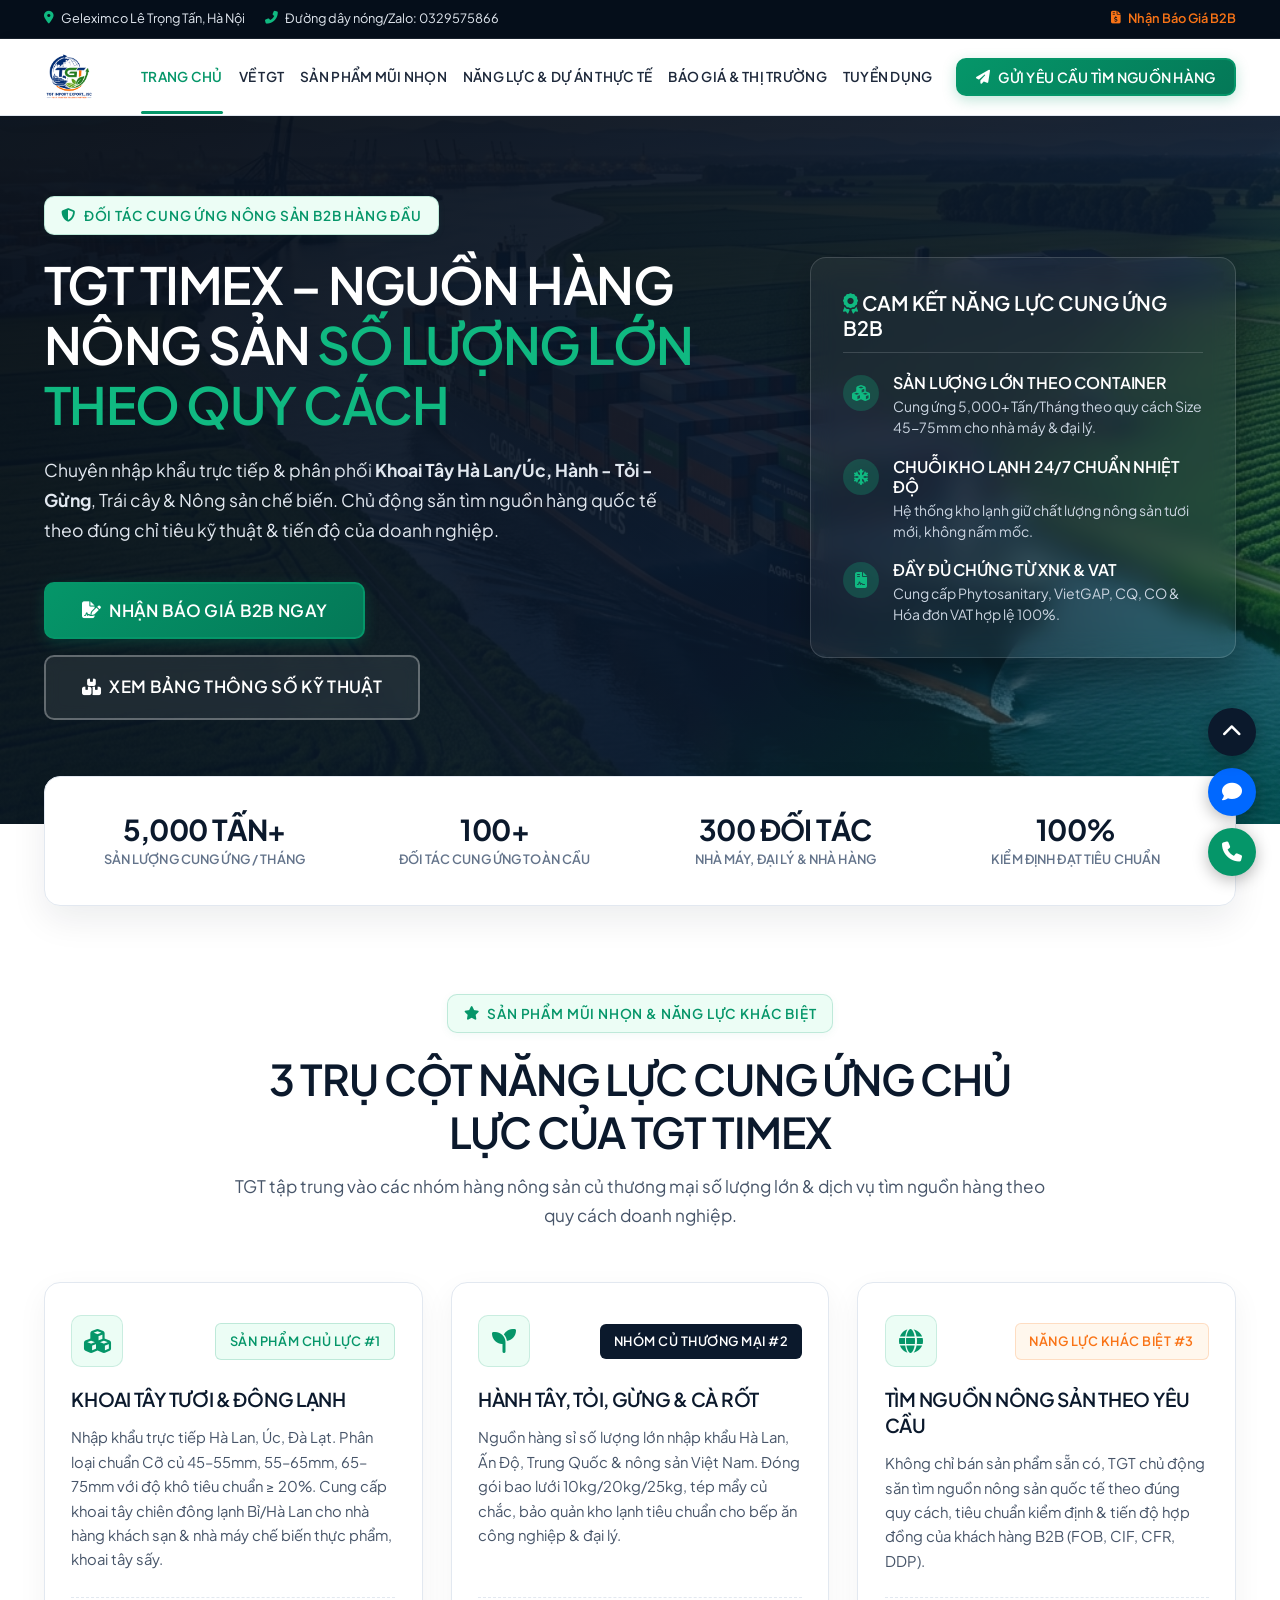
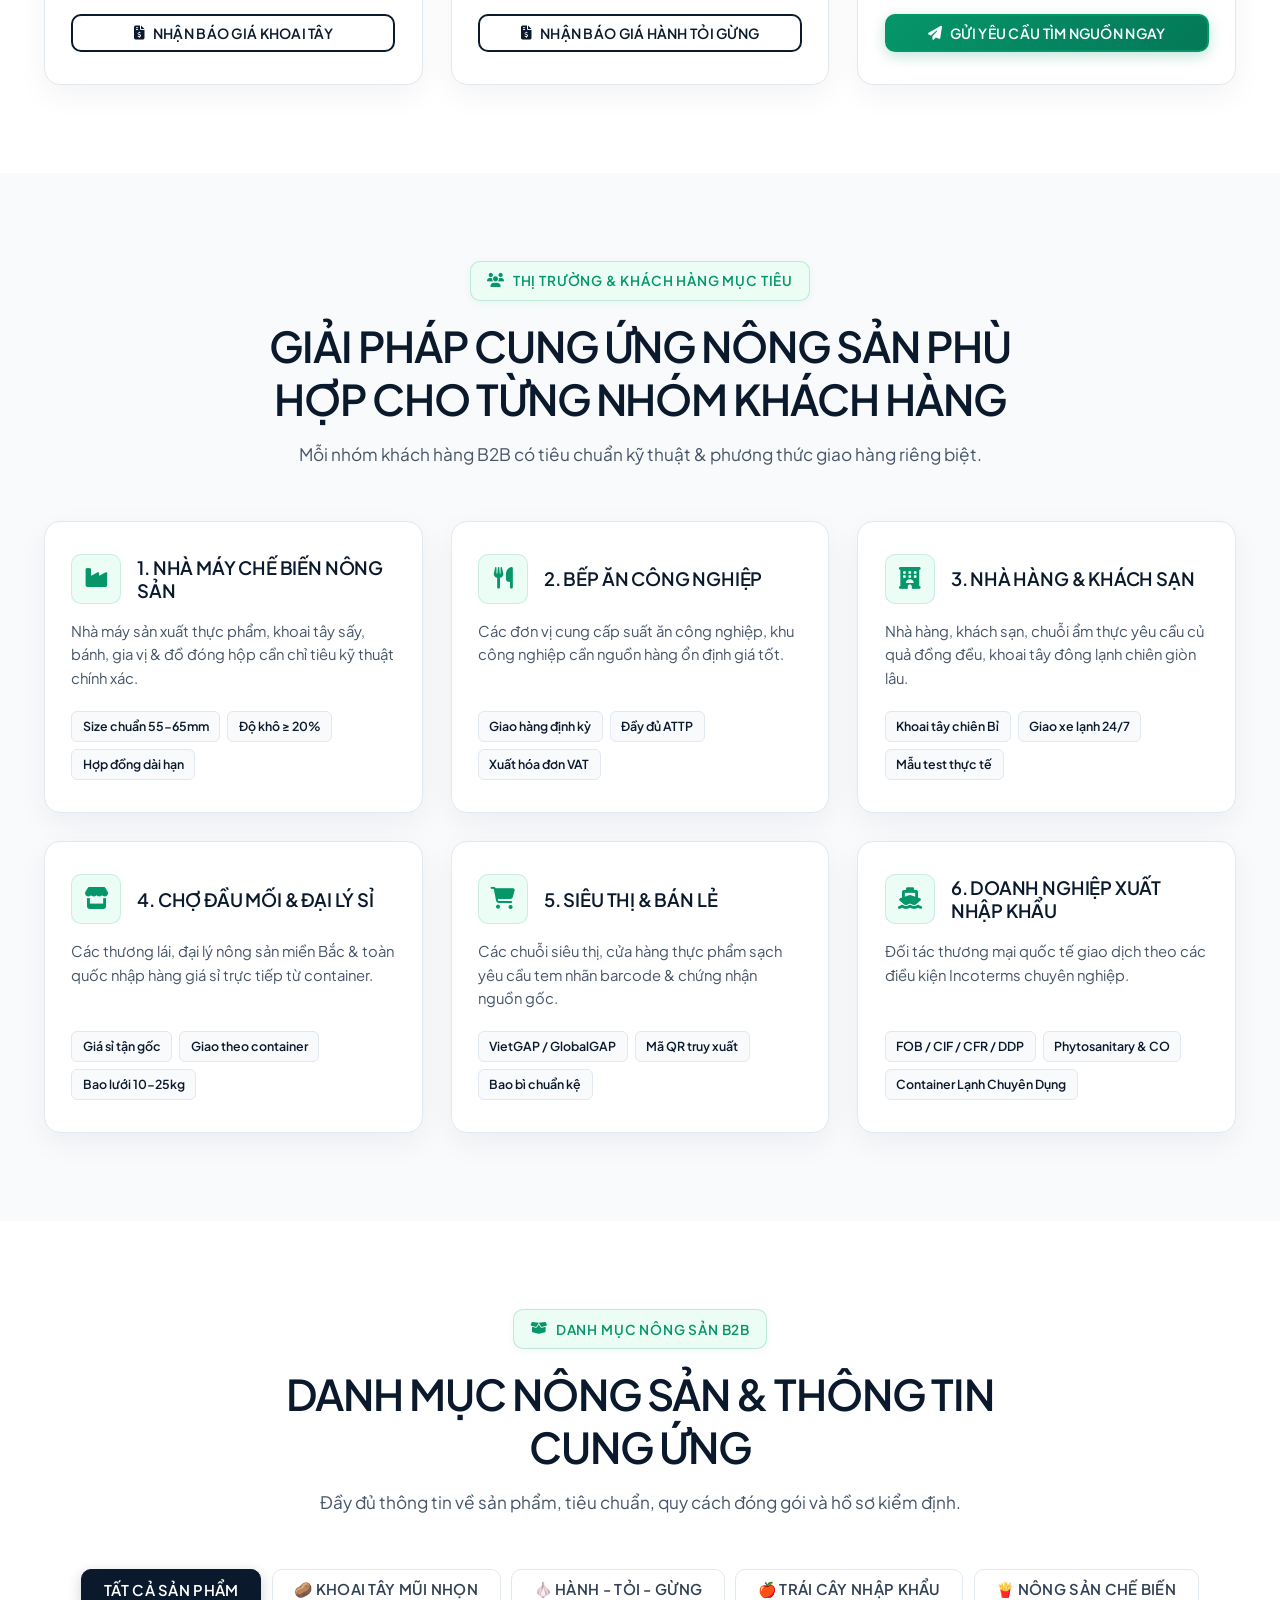
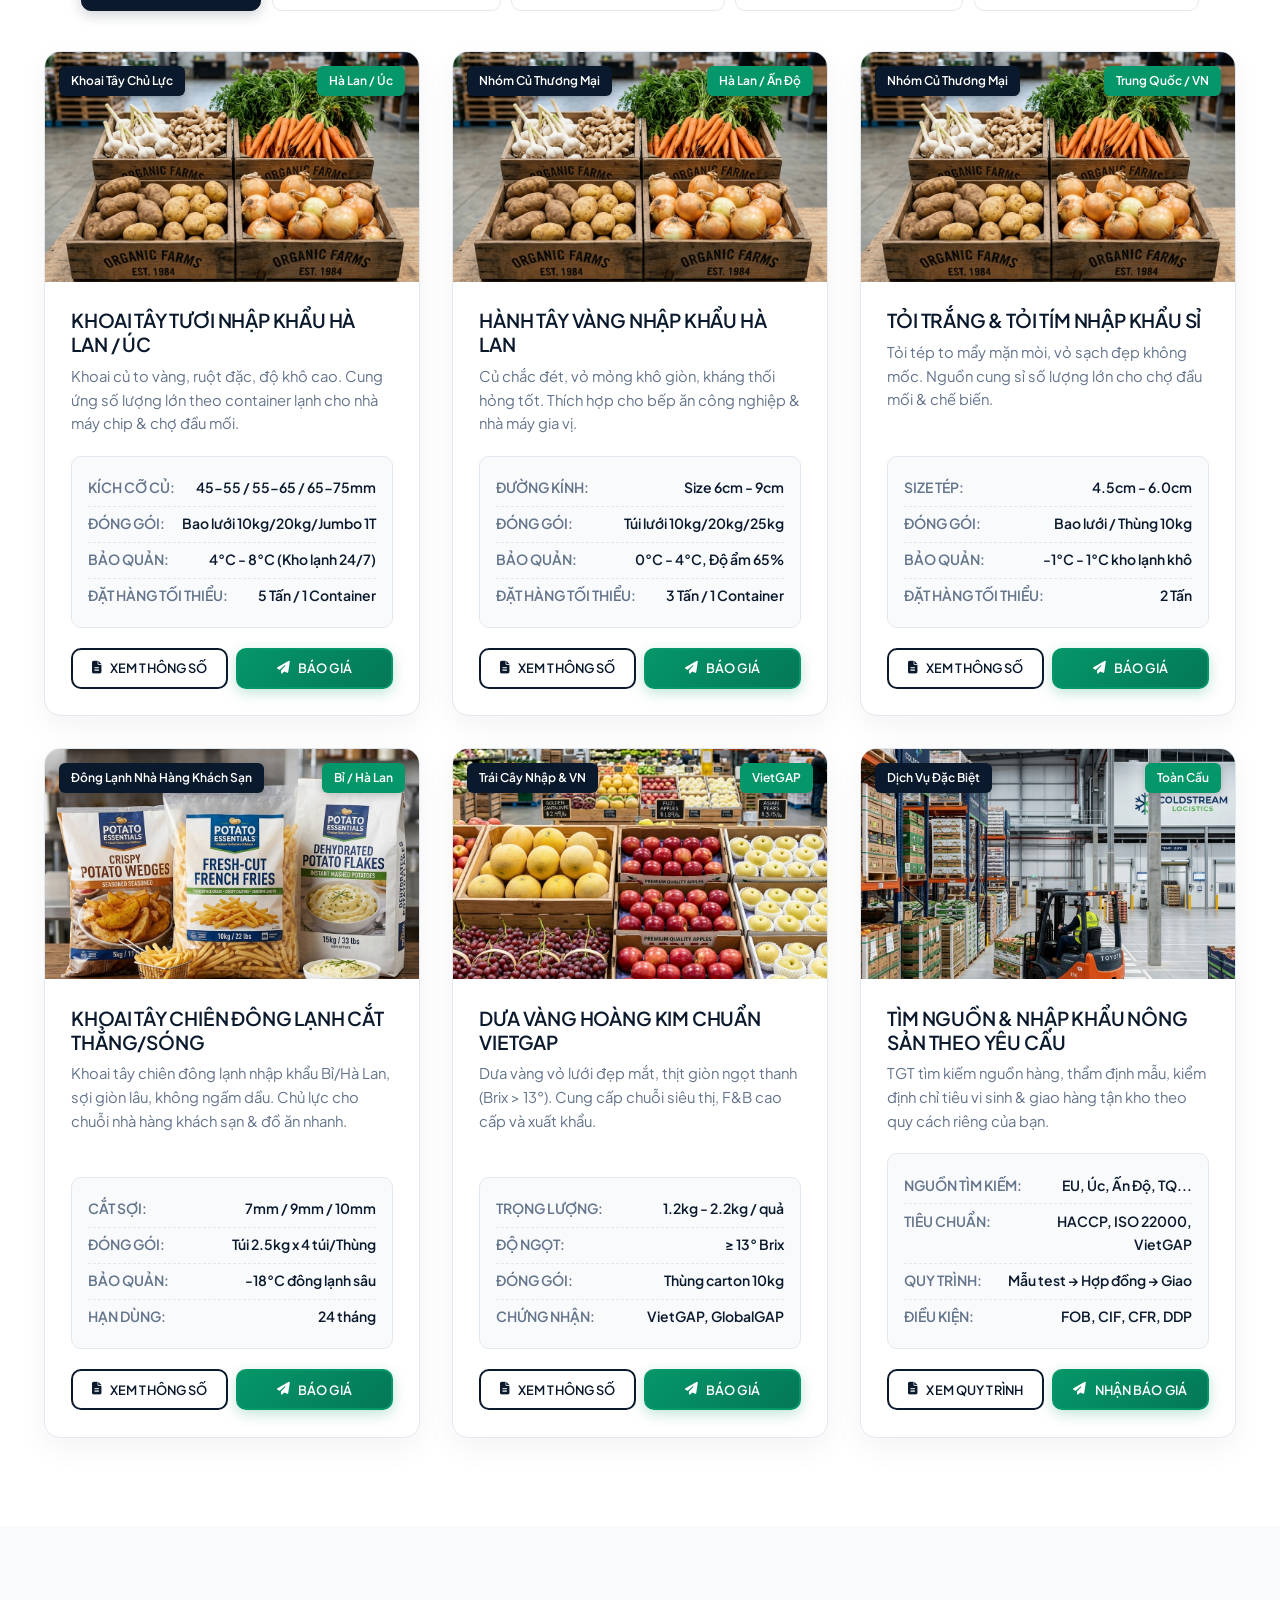
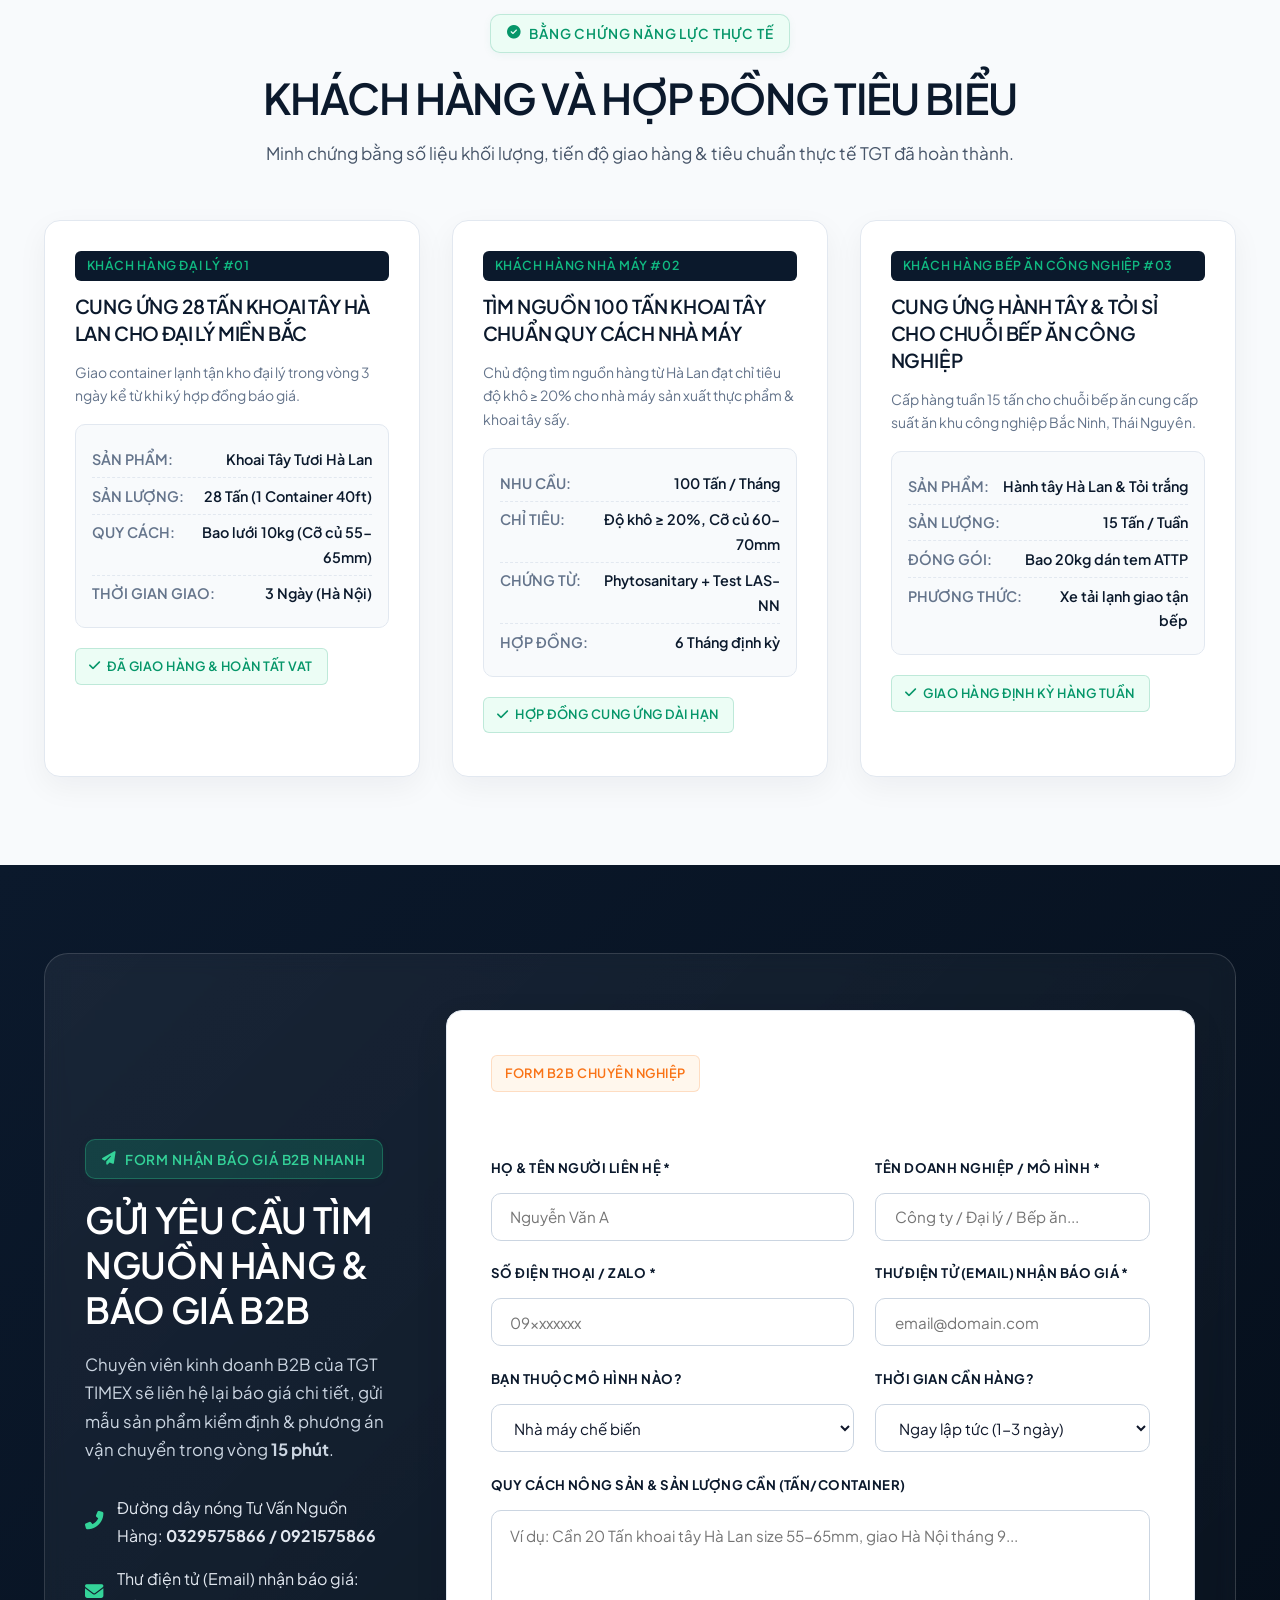
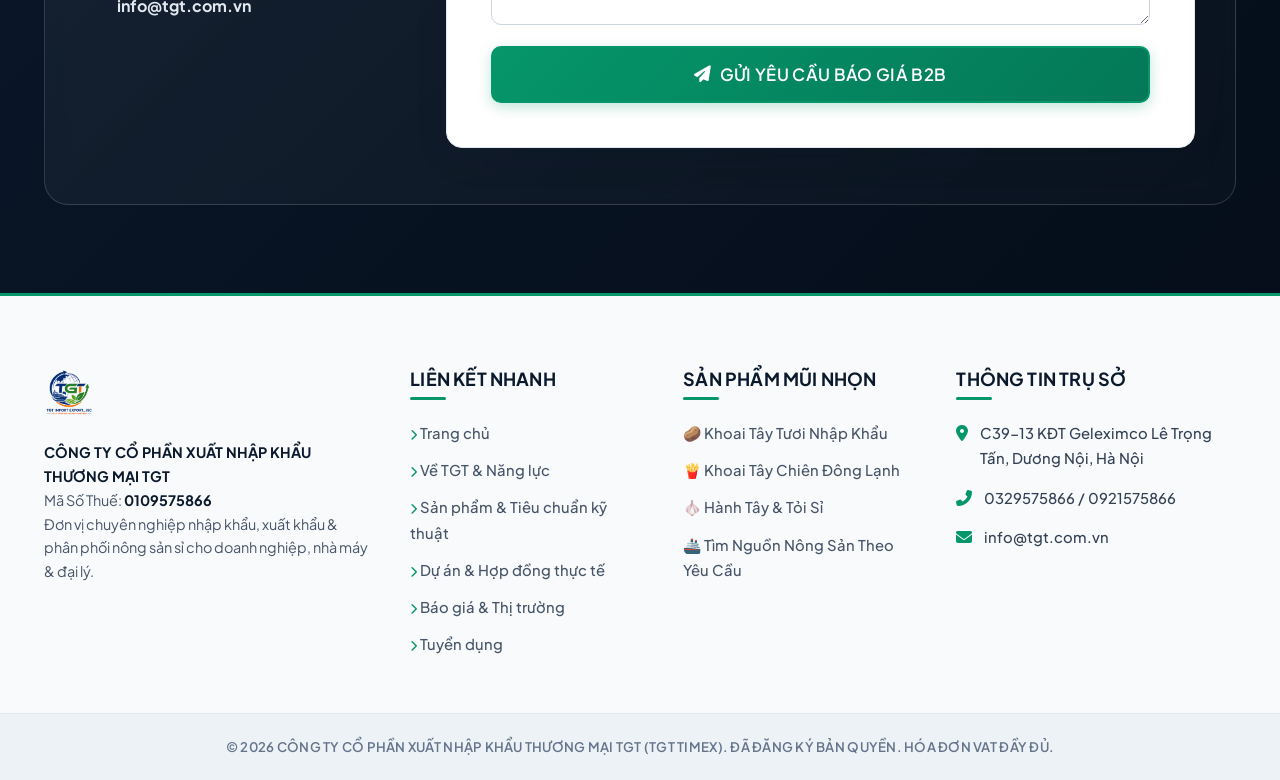
==== index.html @ c57c2538 "Revert "Fix text wrap in card 1 title (1. NHÀ MÁY CHẾ BIẾN)" This reverts commit 487c6d0fd89175cbd65" ====
<!DOCTYPE html>
<html lang="vi">
<head>
    <meta charset="UTF-8">
    <meta name="viewport" content="width=device-width, initial-scale=1.0">
    <title>TGT TIMEX - CÔNG TY CỔ PHẦN XUẤT NHẬP KHẨU THƯƠNG MẠI TGT | Nông Sản B2B & Tìm Nguồn Hàng</title>
    <meta name="description" content="TGT TIMEX - Đơn vị xuất nhập khẩu, thương mại & phân phối nông sản B2B hàng đầu Việt Nam. Chuyên cung ứng khoai tây, hành tây, tỏi, gừng, trái cây & dịch vụ tìm nguồn nông sản theo yêu cầu.">
    
    <!-- Google Fonts & FontAwesome -->
    <link rel="preconnect" href="https://fonts.googleapis.com">
    <link rel="preconnect" href="https://fonts.gstatic.com" crossorigin>
    <link href="https://fonts.googleapis.com/css2?family=Plus+Jakarta+Sans:wght@400;500;600;700;800&display=swap" rel="stylesheet">
    <link rel="stylesheet" href="https://cdnjs.cloudflare.com/ajax/libs/font-awesome/6.4.0/css/all.min.css">
    
    <link rel="stylesheet" href="assets/css/main.css">
</head>
<body>

        <!-- TOP ANNOUNCEMENT BAR -->
    <div class="top-bar">
        <div class="container">
            <div class="top-bar-info">
                <div class="top-bar-info-item">
                    <i class="fas fa-location-dot"></i>
                    <span>Geleximco Lê Trọng Tấn, Hà Nội</span>
                </div>
                <div class="top-bar-info-item">
                    <i class="fas fa-phone-alt"></i>
                    <span>Đường dây nóng/Zalo: 0329575866</span>
                </div>
            </div>
            <div class="top-bar-actions">
                <a href="#" class="top-bar-rfq-link trigger-rfq-modal">
                    <i class="fas fa-file-invoice-dollar"></i> Nhận Báo Giá B2B
                </a>
            </div>
        </div>
    </div>

    <!-- HEADER NAV -->
    <header class="header-nav">
        <div class="container">
            <div class="nav-wrapper">
                <a href="./" class="brand-logo">
                    <img src="assets/images/logo-tgt.png" alt="TGT TIMEX Logo" class="brand-logo-img">
                </a>

                <nav class="nav-menu">
                    <a href="./" class="nav-link active">Trang chủ</a>
                    <a href="gioi-thieu.html" class="nav-link">Về TGT</a>
                    <a href="san-pham.html" class="nav-link">Sản Phẩm Mũi Nhọn</a>
                    <a href="du-an.html" class="nav-link">Năng Lực & Dự Án Thực Tế</a>
                    <a href="tin-tuc.html" class="nav-link">Báo Giá & Thị Trường</a>
                    <a href="tuyen-dung.html" class="nav-link">Tuyển dụng</a>
                    <div class="mobile-only-btn" style="margin-top:1.5rem; width:100%;">
                        <button class="btn btn-primary trigger-rfq-modal" style="width:100%; padding:0.85rem;">
                            <i class="fas fa-paper-plane"></i> Gửi Yêu Cầu Tìm Nguồn Hàng
                        </button>
                    </div>
                </nav>

                <div class="nav-right-actions" style="display:flex; align-items:center; gap:0.75rem;">
                    <button class="btn btn-primary btn-sm trigger-rfq-modal">
                        <i class="fas fa-paper-plane"></i> Gửi Yêu Cầu Tìm Nguồn Hàng
                    </button>
                    <button class="mobile-toggle" aria-label="Open Menu">
                        <i class="fas fa-bars"></i>
                    </button>
                </div>
            </div>
        </div>
    </header>

    <!-- HERO BANNER SECTION -->
    <section class="hero-section">
        <div class="hero-bg-overlay"></div>
        <div class="container">
            <div class="hero-content-wrapper">
                <div class="hero-text-box">
                    <span class="sub-tag"><i class="fas fa-shield-halved"></i> Đối Tác Cung Ứng Nông Sản B2B Hàng Đầu</span>
                    <h1>TGT TIMEX – NGUỒN HÀNG NÔNG SẢN <span>SỐ LƯỢNG LỚN THEO QUY CÁCH</span></h1>
                    <p>Chuyên nhập khẩu trực tiếp & phân phối <strong>Khoai Tây Hà Lan/Úc, Hành - Tỏi - Gừng</strong>, Trái cây & Nông sản chế biến. Chủ động săn tìm nguồn hàng quốc tế theo đúng chỉ tiêu kỹ thuật & tiến độ của doanh nghiệp.</p>
                    
                    <div class="hero-actions">
                        <button class="btn btn-primary btn-lg trigger-rfq-modal">
                            <i class="fas fa-file-signature"></i> Nhận báo giá B2B ngay
                        </button>
                        <a href="san-pham.html" class="btn btn-outline-white btn-lg">
                            <i class="fas fa-boxes-stacked"></i> Xem Bảng Thông Số Kỹ Thuật
                        </a>
                    </div>
                </div>

                <div class="hero-feature-card">
                    <h3><i class="fas fa-award" style="color:#10B981;"></i> CAM KẾT NĂNG LỰC CUNG ỨNG B2B</h3>
                    <div class="hero-feature-list">
                        <div class="hero-feature-item">
                            <div class="hero-feature-icon"><i class="fas fa-cubes"></i></div>
                            <div class="hero-feature-info">
                                <h4>SẢN LƯỢNG LỚN THEO CONTAINER</h4>
                                <p>Cung ứng 5,000+ Tấn/Tháng theo quy cách Size 45-75mm cho nhà máy & đại lý.</p>
                            </div>
                        </div>
                        <div class="hero-feature-item">
                            <div class="hero-feature-icon"><i class="fas fa-snowflake"></i></div>
                            <div class="hero-feature-info">
                                <h4>CHUỖI KHO LẠNH 24/7 CHUẨN NHIỆT ĐỘ</h4>
                                <p>Hệ thống kho lạnh giữ chất lượng nông sản tươi mới, không nấm mốc.</p>
                            </div>
                        </div>
                        <div class="hero-feature-item">
                            <div class="hero-feature-icon"><i class="fas fa-file-contract"></i></div>
                            <div class="hero-feature-info">
                                <h4>ĐẦY ĐỦ CHỨNG TỪ XNK & VAT</h4>
                                <p>Cung cấp Phytosanitary, VietGAP, CQ, CO & Hóa đơn VAT hợp lệ 100%.</p>
                            </div>
                        </div>
                    </div>
                </div>
            </div>
        </div>
    </section>

    <!-- STATS BANNER -->
    <section class="stats-banner">
        <div class="container">
            <div class="stats-card-grid">
                <div class="stat-box">
                    <div class="stat-number" data-target="5000" data-suffix=" Tấn+">0</div>
                    <div class="stat-label">Sản Lượng Cung Ứng / Tháng</div>
                </div>
                <div class="stat-box">
                    <div class="stat-number" data-target="100" data-suffix="+">0</div>
                    <div class="stat-label">Đối Tác Cung Ứng Toàn Cầu</div>
                </div>
                <div class="stat-box">
                    <div class="stat-number" data-target="300" data-suffix=" Đối Tác">0</div>
                    <div class="stat-label">Nhà Máy, Đại Lý & Nhà Hàng</div>
                </div>
                <div class="stat-box">
                    <div class="stat-number" data-target="100" data-suffix="%">0</div>
                    <div class="stat-label">Kiểm Định Đạt Tiêu Chuẩn</div>
                </div>
            </div>
        </div>
    </section>

    <!-- 3 CORE PILLARS SECTION -->
    <section class="section-padding bg-white">
        <div class="container">
            <div class="section-header">
                <span class="sub-tag"><i class="fas fa-star"></i> Sản Phẩm Mũi Nhọn & Năng Lực Khác Biệt</span>
                <h2 class="section-title">3 TRỤ CỘT NĂNG LỰC CUNG ỨNG CHỦ LỰC CỦA TGT TIMEX</h2>
                <p class="section-subtitle">TGT tập trung vào các nhóm hàng nông sản củ thương mại số lượng lớn & dịch vụ tìm nguồn hàng theo quy cách doanh nghiệp.</p>
            </div>

            <div class="usp-grid">
                <!-- Pillar 1 -->
                <div class="usp-card">
                    <div class="usp-header-row">
                        <div class="usp-icon-box"><i class="fas fa-cubes"></i></div>
                        <span class="badge badge-green">Sản Phẩm Chủ Lực #1</span>
                    </div>
                    <h3>KHOAI TÂY TƯƠI & ĐÔNG LẠNH</h3>
                    <p>Nhập khẩu trực tiếp Hà Lan, Úc, Đà Lạt. Phân loại chuẩn Cỡ củ 45–55mm, 55–65mm, 65–75mm với độ khô tiêu chuẩn ≥ 20%. Cung cấp khoai tây chiên đông lạnh Bỉ/Hà Lan cho nhà hàng khách sạn & nhà máy chế biến thực phẩm, khoai tây sấy.</p>
                    <div class="usp-card-footer">
                        <button class="btn btn-outline-navy btn-sm trigger-rfq-modal" data-product-name="Khoai tây tươi & đông lạnh" style="width:100%;">
                            <i class="fas fa-file-invoice-dollar"></i> Nhận báo giá khoai tây
                        </button>
                    </div>
                </div>

                <!-- Pillar 2 -->
                <div class="usp-card">
                    <div class="usp-header-row">
                        <div class="usp-icon-box"><i class="fas fa-seedling"></i></div>
                        <span class="badge badge-navy">Nhóm Củ Thương Mại #2</span>
                    </div>
                    <h3>HÀNH TÂY, TỎI, GỪNG & CÀ RỐT</h3>
                    <p>Nguồn hàng sỉ số lượng lớn nhập khẩu Hà Lan, Ấn Độ, Trung Quốc & nông sản Việt Nam. Đóng gói bao lưới 10kg/20kg/25kg, tép mẩy củ chắc, bảo quản kho lạnh tiêu chuẩn cho bếp ăn công nghiệp & đại lý.</p>
                    <div class="usp-card-footer">
                        <button class="btn btn-outline-navy btn-sm trigger-rfq-modal" data-product-name="Hành tây, tỏi, gừng & cà rốt" style="width:100%;">
                            <i class="fas fa-file-invoice-dollar"></i> Nhận báo giá hành tỏi Gừng
                        </button>
                    </div>
                </div>

                <!-- Pillar 3 -->
                <div class="usp-card">
                    <div class="usp-header-row">
                        <div class="usp-icon-box"><i class="fas fa-globe"></i></div>
                        <span class="badge badge-orange">Năng Lực Khác Biệt #3</span>
                    </div>
                    <h3>TÌM NGUỒN NÔNG SẢN THEO YÊU CẦU</h3>
                    <p>Không chỉ bán sản phẩm sẵn có, TGT chủ động săn tìm nguồn nông sản quốc tế theo đúng quy cách, tiêu chuẩn kiểm định & tiến độ hợp đồng của khách hàng B2B (FOB, CIF, CFR, DDP).</p>
                    <div class="usp-card-footer">
                        <button class="btn btn-primary btn-sm trigger-rfq-modal" data-product-name="Tìm Nguồn Nông Sản Theo Yêu Cầu" style="width:100%;">
                            <i class="fas fa-paper-plane"></i> Gửi Yêu Cầu Tìm Nguồn Ngay
                        </button>
                    </div>
                </div>
            </div>
        </div>
    </section>

    <!-- 6 TARGET CUSTOMER SEGMENTS -->
    <section class="section-padding bg-grey">
        <div class="container">
            <div class="section-header">
                <span class="sub-tag"><i class="fas fa-users"></i> Thị Trường & Khách Hàng Mục Tiêu</span>
                <h2 class="section-title">GIẢI PHÁP CUNG ỨNG NÔNG SẢN PHÙ HỢP CHO TỪNG NHÓM KHÁCH HÀNG</h2>
                <p class="section-subtitle">Mỗi nhóm khách hàng B2B có tiêu chuẩn kỹ thuật & phương thức giao hàng riêng biệt.</p>
            </div>

            <div class="segments-grid">
                <!-- Segment 1 -->
                <div class="segment-card">
                    <div class="segment-header-box">
                        <div class="segment-icon-box"><i class="fas fa-industry"></i></div>
                        <h3 class="segment-title">1. NHÀ MÁY CHẾ BIẾN NÔNG SẢN</h3>
                    </div>
                    <p class="segment-desc">Nhà máy sản xuất thực phẩm, khoai tây sấy, bánh, gia vị & đồ đóng hộp cần chỉ tiêu kỹ thuật chính xác.</p>
                    <div class="segment-tags">
                        <span class="segment-tag-item">Size chuẩn 55-65mm</span>
                        <span class="segment-tag-item">Độ khô ≥ 20%</span>
                        <span class="segment-tag-item">Hợp đồng dài hạn</span>
                    </div>
                </div>

                <!-- Segment 2 -->
                <div class="segment-card">
                    <div class="segment-header-box">
                        <div class="segment-icon-box"><i class="fas fa-utensils"></i></div>
                        <h3>2. BẾP ĂN CÔNG NGHIỆP</h3>
                    </div>
                    <p class="segment-desc">Các đơn vị cung cấp suất ăn công nghiệp, khu công nghiệp cần nguồn hàng ổn định giá tốt.</p>
                    <div class="segment-tags">
                        <span class="segment-tag-item">Giao hàng định kỳ</span>
                        <span class="segment-tag-item">Đầy đủ ATTP</span>
                        <span class="segment-tag-item">Xuất hóa đơn VAT</span>
                    </div>
                </div>

                <!-- Segment 3 -->
                <div class="segment-card">
                    <div class="segment-header-box">
                        <div class="segment-icon-box"><i class="fas fa-hotel"></i></div>
                        <h3>3. NHÀ HÀNG & KHÁCH SẠN</h3>
                    </div>
                    <p class="segment-desc">Nhà hàng, khách sạn, chuỗi ẩm thực yêu cầu củ quả đồng đều, khoai tây đông lạnh chiên giòn lâu.</p>
                    <div class="segment-tags">
                        <span class="segment-tag-item">Khoai tây chiên Bỉ</span>
                        <span class="segment-tag-item">Giao xe lạnh 24/7</span>
                        <span class="segment-tag-item">Mẫu test thực tế</span>
                    </div>
                </div>

                <!-- Segment 4 -->
                <div class="segment-card">
                    <div class="segment-header-box">
                        <div class="segment-icon-box"><i class="fas fa-store"></i></div>
                        <h3>4. CHỢ ĐẦU MỐI & ĐẠI LÝ SỈ</h3>
                    </div>
                    <p class="segment-desc">Các thương lái, đại lý nông sản miền Bắc & toàn quốc nhập hàng giá sỉ trực tiếp từ container.</p>
                    <div class="segment-tags">
                        <span class="segment-tag-item">Giá sỉ tận gốc</span>
                        <span class="segment-tag-item">Giao theo container</span>
                        <span class="segment-tag-item">Bao lưới 10-25kg</span>
                    </div>
                </div>

                <!-- Segment 5 -->
                <div class="segment-card">
                    <div class="segment-header-box">
                        <div class="segment-icon-box"><i class="fas fa-cart-shopping"></i></div>
                        <h3>5. SIÊU THỊ & BÁN LẺ</h3>
                    </div>
                    <p class="segment-desc">Các chuỗi siêu thị, cửa hàng thực phẩm sạch yêu cầu tem nhãn barcode & chứng nhận nguồn gốc.</p>
                    <div class="segment-tags">
                        <span class="segment-tag-item">VietGAP / GlobalGAP</span>
                        <span class="segment-tag-item">Mã QR truy xuất</span>
                        <span class="segment-tag-item">Bao bì chuẩn kệ</span>
                    </div>
                </div>

                <!-- Segment 6 -->
                <div class="segment-card">
                    <div class="segment-header-box">
                        <div class="segment-icon-box"><i class="fas fa-ship"></i></div>
                        <h3>6. DOANH NGHIỆP XUẤT NHẬP KHẨU</h3>
                    </div>
                    <p class="segment-desc">Đối tác thương mại quốc tế giao dịch theo các điều kiện Incoterms chuyên nghiệp.</p>
                    <div class="segment-tags">
                        <span class="segment-tag-item">FOB / CIF / CFR / DDP</span>
                        <span class="segment-tag-item">Phytosanitary & CO</span>
                        <span class="segment-tag-item">Container Lạnh Chuyên Dụng</span>
                    </div>
                </div>
            </div>
        </div>
    </section>

    <!-- PRODUCT SHOWCASE WITH DATA SHEETS -->
    <section class="section-padding bg-white">
        <div class="container">
            <div class="section-header">
                <span class="sub-tag"><i class="fas fa-box-open"></i> Danh Mục Nông Sản B2B</span>
                <h2 class="section-title">DANH MỤC NÔNG SẢN & THÔNG TIN CUNG ỨNG</h2>
                <p class="section-subtitle">Đầy đủ thông tin về sản phẩm, tiêu chuẩn, quy cách đóng gói và hồ sơ kiểm định.</p>
            </div>

            <div class="filter-tabs">
                <button class="filter-btn active" data-filter="all">Tất cả sản phẩm</button>
                <button class="filter-btn" data-filter="khoaitay">🥔 Khoai tây mũi nhọn</button>
                <button class="filter-btn" data-filter="hanhtoigung">🧄 Hành - Tỏi - Gừng</button>
                <button class="filter-btn" data-filter="traicay">🍎 Trái cây nhập khẩu</button>
                <button class="filter-btn" data-filter="chietbien">🍟 Nông sản chế biến</button>
            </div>

            <div class="product-grid">
                <!-- Product 1: Khoai tây tươi -->
                <div class="product-card" data-category="khoaitay">
                    <div class="product-img-wrapper">
                        <img src="assets/images/fresh_produce.png" alt="Khoai tây tươi">
                        <span class="product-category-tag">Khoai Tây Chủ Lực</span>
                        <span class="product-origin-badge">Hà Lan / Úc</span>
                    </div>
                    <div class="product-content">
                        <h3 class="product-title">KHOAI TÂY TƯƠI NHẬP KHẨU HÀ LAN / ÚC</h3>
                        <p class="product-desc">Khoai củ to vàng, ruột đặc, độ khô cao. Cung ứng số lượng lớn theo container lạnh cho nhà máy chip & chợ đầu mối.</p>
                        
                        <div class="product-specs-list">
                            <div class="product-spec-item"><label>KÍCH CỠ CỦ:</label> <span>45-55 / 55-65 / 65-75mm</span></div>
                            <div class="product-spec-item"><label>ĐÓNG GÓI:</label> <span>Bao lưới 10kg/20kg/Jumbo 1T</span></div>
                            <div class="product-spec-item"><label>BẢO QUẢN:</label> <span>4°C - 8°C (Kho lạnh 24/7)</span></div>
                            <div class="product-spec-item"><label>ĐẶT HÀNG TỐI THIỂU:</label> <span>5 Tấn / 1 Container</span></div>
                        </div>

                        <div class="product-actions">
                            <button class="btn btn-outline-navy btn-sm btn-quickview" data-product="potato-fresh" style="flex:1;">
                                <i class="fas fa-file-lines"></i> Xem Thông Số
                            </button>
                            <button class="btn btn-primary btn-sm trigger-rfq-modal" data-product-name="Khoai Tây Tươi Nhập Khẩu" style="flex:1;">
                                <i class="fas fa-paper-plane"></i> Báo Giá
                            </button>
                        </div>
                    </div>
                </div>

                <!-- Product 2: Hành tây -->
                <div class="product-card" data-category="hanhtoigung">
                    <div class="product-img-wrapper">
                        <img src="assets/images/fresh_produce.png" alt="Hành tây vàng">
                        <span class="product-category-tag">Nhóm Củ Thương Mại</span>
                        <span class="product-origin-badge">Hà Lan / Ấn Độ</span>
                    </div>
                    <div class="product-content">
                        <h3 class="product-title">HÀNH TÂY VÀNG NHẬP KHẨU HÀ LAN</h3>
                        <p class="product-desc">Củ chắc đét, vỏ mỏng khô giòn, kháng thối hỏng tốt. Thích hợp cho bếp ăn công nghiệp & nhà máy gia vị.</p>
                        
                        <div class="product-specs-list">
                            <div class="product-spec-item"><label>ĐƯỜNG KÍNH:</label> <span>Size 6cm - 9cm</span></div>
                            <div class="product-spec-item"><label>ĐÓNG GÓI:</label> <span>Túi lưới 10kg/20kg/25kg</span></div>
                            <div class="product-spec-item"><label>BẢO QUẢN:</label> <span>0°C - 4°C, Độ ẩm 65%</span></div>
                            <div class="product-spec-item"><label>ĐẶT HÀNG TỐI THIỂU:</label> <span>3 Tấn / 1 Container</span></div>
                        </div>

                        <div class="product-actions">
                            <button class="btn btn-outline-navy btn-sm btn-quickview" data-product="onion-fresh" style="flex:1;">
                                <i class="fas fa-file-lines"></i> Xem Thông Số
                            </button>
                            <button class="btn btn-primary btn-sm trigger-rfq-modal" data-product-name="Hành Tây Vàng Nhập Khẩu" style="flex:1;">
                                <i class="fas fa-paper-plane"></i> Báo Giá
                            </button>
                        </div>
                    </div>
                </div>

                <!-- Product 3: Tỏi trắng -->
                <div class="product-card" data-category="hanhtoigung">
                    <div class="product-img-wrapper">
                        <img src="assets/images/fresh_produce.png" alt="Tỏi trắng">
                        <span class="product-category-tag">Nhóm Củ Thương Mại</span>
                        <span class="product-origin-badge">Trung Quốc / VN</span>
                    </div>
                    <div class="product-content">
                        <h3 class="product-title">TỎI TRẮNG & TỎI TÍM NHẬP KHẨU SỈ</h3>
                        <p class="product-desc">Tỏi tép to mẩy mặn mòi, vỏ sạch đẹp không mốc. Nguồn cung sỉ số lượng lớn cho chợ đầu mối & chế biến.</p>
                        
                        <div class="product-specs-list">
                            <div class="product-spec-item"><label>SIZE TÉP:</label> <span>4.5cm - 6.0cm</span></div>
                            <div class="product-spec-item"><label>ĐÓNG GÓI:</label> <span>Bao lưới / Thùng 10kg</span></div>
                            <div class="product-spec-item"><label>BẢO QUẢN:</label> <span>-1°C - 1°C kho lạnh khô</span></div>
                            <div class="product-spec-item"><label>ĐẶT HÀNG TỐI THIỂU:</label> <span>2 Tấn</span></div>
                        </div>

                        <div class="product-actions">
                            <button class="btn btn-outline-navy btn-sm btn-quickview" data-product="garlic-fresh" style="flex:1;">
                                <i class="fas fa-file-lines"></i> Xem Thông Số
                            </button>
                            <button class="btn btn-primary btn-sm trigger-rfq-modal" data-product-name="Tỏi Trắng & Tỏi Tím Sỉ" style="flex:1;">
                                <i class="fas fa-paper-plane"></i> Báo Giá
                            </button>
                        </div>
                    </div>
                </div>

                <!-- Product 4: Khoai tây chiên đông lạnh -->
                <div class="product-card" data-category="chietbien">
                    <div class="product-img-wrapper">
                        <img src="assets/images/processed_potatoes.png" alt="Khoai tây đông lạnh">
                        <span class="product-category-tag">Đông Lạnh Nhà Hàng Khách Sạn</span>
                        <span class="product-origin-badge">Bỉ / Hà Lan</span>
                    </div>
                    <div class="product-content">
                        <h3 class="product-title">KHOAI TÂY CHIÊN ĐÔNG LẠNH CẮT THẲNG/SÓNG</h3>
                        <p class="product-desc">Khoai tây chiên đông lạnh nhập khẩu Bỉ/Hà Lan, sợi giòn lâu, không ngấm dầu. Chủ lực cho chuỗi nhà hàng khách sạn & đồ ăn nhanh.</p>
                        
                        <div class="product-specs-list">
                            <div class="product-spec-item"><label>CẮT SỢI:</label> <span>7mm / 9mm / 10mm</span></div>
                            <div class="product-spec-item"><label>ĐÓNG GÓI:</label> <span>Túi 2.5kg x 4 túi/Thùng</span></div>
                            <div class="product-spec-item"><label>BẢO QUẢN:</label> <span>-18°C đông lạnh sâu</span></div>
                            <div class="product-spec-item"><label>HẠN DÙNG:</label> <span>24 tháng</span></div>
                        </div>

                        <div class="product-actions">
                            <button class="btn btn-outline-navy btn-sm btn-quickview" data-product="french-fries" style="flex:1;">
                                <i class="fas fa-file-lines"></i> Xem Thông Số
                            </button>
                            <button class="btn btn-primary btn-sm trigger-rfq-modal" data-product-name="Khoai Tây Chiên Đông Lạnh" style="flex:1;">
                                <i class="fas fa-paper-plane"></i> Báo Giá
                            </button>
                        </div>
                    </div>
                </div>

                <!-- Product 5: Dưa vàng -->
                <div class="product-card" data-category="traicay">
                    <div class="product-img-wrapper">
                        <img src="assets/images/fresh_fruits.png" alt="Dưa vàng hoàng kim">
                        <span class="product-category-tag">Trái Cây Nhập & VN</span>
                        <span class="product-origin-badge">VietGAP</span>
                    </div>
                    <div class="product-content">
                        <h3 class="product-title">DƯA VÀNG HOÀNG KIM CHUẨN VIETGAP</h3>
                        <p class="product-desc">Dưa vàng vỏ lưới đẹp mắt, thịt giòn ngọt thanh (Brix > 13°). Cung cấp chuỗi siêu thị, F&B cao cấp và xuất khẩu.</p>
                        
                        <div class="product-specs-list">
                            <div class="product-spec-item"><label>TRỌNG LƯỢNG:</label> <span>1.2kg - 2.2kg / quả</span></div>
                            <div class="product-spec-item"><label>ĐỘ NGỌT:</label> <span>≥ 13° Brix</span></div>
                            <div class="product-spec-item"><label>ĐÓNG GÓI:</label> <span>Thùng carton 10kg</span></div>
                            <div class="product-spec-item"><label>CHỨNG NHẬN:</label> <span>VietGAP, GlobalGAP</span></div>
                        </div>

                        <div class="product-actions">
                            <button class="btn btn-outline-navy btn-sm btn-quickview" data-product="cantaloupe-fruit" style="flex:1;">
                                <i class="fas fa-file-lines"></i> Xem Thông Số
                            </button>
                            <button class="btn btn-primary btn-sm trigger-rfq-modal" data-product-name="Dưa Vàng Hoàng Kim" style="flex:1;">
                                <i class="fas fa-paper-plane"></i> Báo Giá
                            </button>
                        </div>
                    </div>
                </div>

                <!-- Product 6: Sourcing B2B -->
                <div class="product-card" data-category="khoaitay">
                    <div class="product-img-wrapper">
                        <img src="assets/images/cold_storage_warehouse.png" alt="Tìm Nguồn Hàng B2B">
                        <span class="product-category-tag">Dịch Vụ Đặc Biệt</span>
                        <span class="product-origin-badge">Toàn Cầu</span>
                    </div>
                    <div class="product-content">
                        <h3 class="product-title">TÌM NGUỒN & NHẬP KHẨU NÔNG SẢN THEO YÊU CẦU</h3>
                        <p class="product-desc">TGT tìm kiếm nguồn hàng, thẩm định mẫu, kiểm định chỉ tiêu vi sinh & giao hàng tận kho theo quy cách riêng của bạn.</p>
                        
                        <div class="product-specs-list">
                            <div class="product-spec-item"><label>NGUỒN TÌM KIẾM:</label> <span>EU, Úc, Ấn Độ, TQ...</span></div>
                            <div class="product-spec-item"><label>TIÊU CHUẨN:</label> <span>HACCP, ISO 22000, VietGAP</span></div>
                            <div class="product-spec-item"><label>QUY TRÌNH:</label> <span>Mẫu test → Hợp đồng → Giao</span></div>
                            <div class="product-spec-item"><label>ĐIỀU KIỆN:</label> <span>FOB, CIF, CFR, DDP</span></div>
                        </div>

                        <div class="product-actions">
                            <button class="btn btn-outline-navy btn-sm btn-quickview" data-product="sourcing-b2b">
                                <i class="fas fa-file-lines"></i> XEM QUY TRÌNH
                            </button>
                            <button class="btn btn-primary btn-sm trigger-rfq-modal" data-product-name="Tìm Nguồn Nông Sản Theo Yêu Cầu">
                                <i class="fas fa-paper-plane"></i> NHẬN BÁO GIÁ
                            </button>
                        </div>
                    </div>
                </div>
            </div>
        </div>
    </section>

    <!-- CASE STUDIES & EVIDENCE SECTION -->
    <section class="section-padding bg-grey">
        <div class="container">
            <div class="section-header">
                <span class="sub-tag"><i class="fas fa-circle-check"></i> Bằng chứng năng lực thực tế</span>
                <h2 class="section-title">KHÁCH HÀNG VÀ HỢP ĐỒNG TIÊU BIỂU</h2>
                <p class="section-subtitle">Minh chứng bằng số liệu khối lượng, tiến độ giao hàng & tiêu chuẩn thực tế TGT đã hoàn thành.</p>
            </div>

            <div class="case-study-grid">
                <!-- Case 1 -->
                <div class="case-study-card">
                    <div class="case-study-content">
                        <span class="case-study-badge">KHÁCH HÀNG ĐẠI LÝ #01</span>
                        <h3 class="case-study-title">CUNG ỨNG 28 TẤN KHOAI TÂY HÀ LAN CHO ĐẠI LÝ MIỀN BẮC</h3>
                        <p style="font-size:0.875rem; color:#64748B; margin-bottom:1rem;">Giao container lạnh tận kho đại lý trong vòng 3 ngày kể từ khi ký hợp đồng báo giá.</p>
                        
                        <div class="case-study-specs">
                            <div class="case-study-spec-row"><label>SẢN PHẨM:</label> <span>Khoai Tây Tươi Hà Lan</span></div>
                            <div class="case-study-spec-row"><label>SẢN LƯỢNG:</label> <span>28 Tấn (1 Container 40ft)</span></div>
                            <div class="case-study-spec-row"><label>QUY CÁCH:</label> <span>Bao lưới 10kg (Cỡ củ 55-65mm)</span></div>
                            <div class="case-study-spec-row"><label>THỜI GIAN GIAO:</label> <span>3 Ngày (Hà Nội)</span></div>
                        </div>

                        <span class="badge badge-green" style="align-self:flex-start;"><i class="fas fa-check"></i> Đã Giao Hàng & Hoàn Tất VAT</span>
                    </div>
                </div>

                <!-- Case 2 -->
                <div class="case-study-card">
                    <div class="case-study-content">
                        <span class="case-study-badge">KHÁCH HÀNG NHÀ MÁY #02</span>
                        <h3 class="case-study-title">TÌM NGUỒN 100 TẤN KHOAI TÂY CHUẨN QUY CÁCH NHÀ MÁY</h3>
                        <p style="font-size:0.875rem; color:#64748B; margin-bottom:1rem;">Chủ động tìm nguồn hàng từ Hà Lan đạt chỉ tiêu độ khô ≥ 20% cho nhà máy sản xuất thực phẩm & khoai tây sấy.</p>
                        
                        <div class="case-study-specs">
                            <div class="case-study-spec-row"><label>NHU CẦU:</label> <span>100 Tấn / Tháng</span></div>
                            <div class="case-study-spec-row"><label>CHỈ TIÊU:</label> <span>Độ khô ≥ 20%, Cỡ củ 60-70mm</span></div>
                            <div class="case-study-spec-row"><label>CHỨNG TỪ:</label> <span>Phytosanitary + Test LAS-NN</span></div>
                            <div class="case-study-spec-row"><label>HỢP ĐỒNG:</label> <span>6 Tháng định kỳ</span></div>
                        </div>

                        <span class="badge badge-green" style="align-self:flex-start;"><i class="fas fa-check"></i> Hợp Đồng Cung Ứng Dài Hạn</span>
                    </div>
                </div>

                <!-- Case 3 -->
                <div class="case-study-card">
                    <div class="case-study-content">
                        <span class="case-study-badge">KHÁCH HÀNG BẾP ĂN CÔNG NGHIỆP #03</span>
                        <h3 class="case-study-title">CUNG ỨNG HÀNH TÂY & TỎI SỈ CHO CHUỖI BẾP ĂN CÔNG NGHIỆP</h3>
                        <p style="font-size:0.875rem; color:#64748B; margin-bottom:1rem;">Cấp hàng tuần 15 tấn cho chuỗi bếp ăn cung cấp suất ăn khu công nghiệp Bắc Ninh, Thái Nguyên.</p>
                        
                        <div class="case-study-specs">
                            <div class="case-study-spec-row"><label>SẢN PHẨM:</label> <span>Hành tây Hà Lan & Tỏi trắng</span></div>
                            <div class="case-study-spec-row"><label>SẢN LƯỢNG:</label> <span>15 Tấn / Tuần</span></div>
                            <div class="case-study-spec-row"><label>ĐÓNG GÓI:</label> <span>Bao 20kg dán tem ATTP</span></div>
                            <div class="case-study-spec-row"><label>PHƯƠNG THỨC:</label> <span>Xe tải lạnh giao tận bếp</span></div>
                        </div>

                        <span class="badge badge-green" style="align-self:flex-start;"><i class="fas fa-check"></i> Giao Hàng Định Kỳ Hàng Tuần</span>
                    </div>
                </div>
            </div>
        </div>
    </section>

    <!-- B2B CTA BANNER & UPGRADED RFQ FORM -->
    <section class="section-padding bg-navy-dark" id="b2b-cta">
        <div class="container">
            <div style="background:linear-gradient(135deg, rgba(255,255,255,0.06) 0%, rgba(255,255,255,0.02) 100%); border:1px solid rgba(255,255,255,0.15); border-radius:var(--radius-xl); padding:3.5rem 2.5rem; backdrop-filter:blur(10px);">
                <div style="display:grid; grid-template-columns: 1fr 1.15fr; gap:3.5rem; align-items:center;">
                    <div>
                        <span class="sub-tag" style="background:rgba(16,185,129,0.2); color:#34D399; border-color:rgba(52,211,153,0.3);"><i class="fas fa-paper-plane"></i> Form Nhận Báo Giá B2B Nhanh</span>
                        <h2 style="font-size:2.25rem; color:white; margin-bottom:1.15rem; line-height:1.25;">GỬI YÊU CẦU TÌM NGUỒN HÀNG & BÁO GIÁ B2B</h2>
                        <p style="color:#CBD5E1; font-size:1.05rem; line-height:1.7; margin-bottom:1.85rem;">
                            Chuyên viên kinh doanh B2B của TGT TIMEX sẽ liên hệ lại báo giá chi tiết, gửi mẫu sản phẩm kiểm định & phương án vận chuyển trong vòng <strong>15 phút</strong>.
                        </p>
                        
                        <div style="display:flex; flex-direction:column; gap:1rem;">
                            <div style="display:flex; align-items:center; gap:0.85rem; color:#E2E8F0; font-size:1rem;">
                                <i class="fas fa-phone-alt" style="color:#34D399; font-size:1.15rem;"></i>
                                <span>Đường dây nóng Tư Vấn Nguồn Hàng: <strong>0329575866 / 0921575866</strong></span>
                            </div>
                            <div style="display:flex; align-items:center; gap:0.85rem; color:#E2E8F0; font-size:1rem;">
                                <i class="fas fa-envelope" style="color:#34D399; font-size:1.15rem;"></i>
                                <span>Thư điện tử (Email) nhận báo giá: <strong>info@tgt.com.vn</strong></span>
                            </div>
                        </div>
                    </div>

                    <!-- UPGRADED FORM WITH B2B SMART FIELDS -->
                    <div class="rfq-box" style="background:#FFFFFF; color:#1E293B;">
                        <span class="badge badge-orange mb-2">Form B2B Chuyên Nghiệp</span>
                        <h3 style="font-size:1.4rem; color:#0B192C; margin-bottom:1.35rem;">NHẬN BÁO GIÁ & MẪU ĐỢT NÀY</h3>
                        
                        <form>
                            <div class="form-grid">
                                <div class="form-group">
                                    <label>HỌ & TÊN NGƯỜI LIÊN HỆ *</label>
                                    <input type="text" class="form-control" placeholder="Nguyễn Văn A" required>
                                </div>

                                <div class="form-group">
                                    <label>TÊN DOANH NGHIỆP / MÔ HÌNH *</label>
                                    <input type="text" class="form-control" placeholder="Công ty / Đại lý / Bếp ăn..." required>
                                </div>

                                <div class="form-group">
                                    <label>SỐ ĐIỆN THOẠI / ZALO *</label>
                                    <input type="tel" class="form-control" placeholder="09xxxxxxx" required>
                                </div>

                                <div class="form-group">
                                    <label>THƯ ĐIỆN TỬ (EMAIL) NHẬN BÁO GIÁ *</label>
                                    <input type="email" class="form-control" placeholder="email@domain.com" required>
                                </div>

                                <div class="form-group">
                                    <label>BẠN THUỘC MÔ HÌNH NÀO?</label>
                                    <select class="form-control">
                                        <option value="nhamay">Nhà máy chế biến</option>
                                        <option value="daily">Chợ đầu mối / Đại lý sỉ</option>
                                        <option value="horeca">Nhà hàng, Khách sạn & Ẩm thực (HORECA)</option>
                                        <option value="bepan">Bếp ăn công nghiệp</option>
                                        <option value="sieuthi">Siêu thị / Bán lẻ</option>
                                        <option value="xnk">Doanh nghiệp XNK</option>
                                        <option value="khac">Khác</option>
                                    </select>
                                </div>

                                <div class="form-group">
                                    <label>THỜI GIAN CẦN HÀNG?</label>
                                    <select class="form-control">
                                        <option value="ngay">Ngay lập tức (1-3 ngày)</option>
                                        <option value="tuan">Trong vòng 1-7 ngày</option>
                                        <option value="thang">Trong 7-30 ngày</option>
                                        <option value="daihan">Hợp đồng giao định kỳ dài hạn</option>
                                    </select>
                                </div>

                                <div class="form-group full-width">
                                    <label>QUY CÁCH NÔNG SẢN & SẢN LƯỢNG CẦN (TẤN/CONTAINER)</label>
                                    <textarea class="form-control" placeholder="Ví dụ: Cần 20 Tấn khoai tây Hà Lan size 55-65mm, giao Hà Nội tháng 9..."></textarea>
                                </div>
                            </div>

                            <div style="margin-top:1.35rem;">
                                <button type="submit" class="btn btn-primary btn-lg" style="width:100%;">
                                    <i class="fas fa-paper-plane"></i> Gửi Yêu Cầu Báo Giá B2B
                                </button>
                            </div>
                        </form>
                    </div>
                </div>
            </div>
        </div>
    </section>

    <!-- FOOTER ARCHITECTURE WITH LEGAL INFO -->
    <footer class="footer">
        <div class="container">
            <div class="footer-grid">
                <div class="footer-col">
                    <div class="brand-logo mb-3">
                        <img src="assets/images/logo-tgt.png" alt="TGT TIMEX Logo" class="brand-logo-img footer-logo-img">
                    </div>
                    <p style="margin-top:0.85rem; font-size:0.9rem; line-height:1.65;">
                        <strong>CÔNG TY CỔ PHẦN XUẤT NHẬP KHẨU THƯƠNG MẠI TGT</strong><br>
                        Mã Số Thuế: <strong>0109575866</strong><br>
                        Đơn vị chuyên nghiệp nhập khẩu, xuất khẩu & phân phối nông sản sỉ cho doanh nghiệp, nhà máy & đại lý.
                    </p>
                </div>

                <div class="footer-col">
                    <h4>LIÊN KẾT NHANH</h4>
                    <div class="footer-links">
                        <a href="./"><i class="fas fa-chevron-right" style="font-size:0.7rem; color:#059669;"></i> Trang chủ</a>
                        <a href="gioi-thieu.html"><i class="fas fa-chevron-right" style="font-size:0.7rem; color:#059669;"></i> Về TGT & Năng lực</a>
                        <a href="san-pham.html"><i class="fas fa-chevron-right" style="font-size:0.7rem; color:#059669;"></i> Sản phẩm & Tiêu chuẩn kỹ thuật</a>
                        <a href="du-an.html"><i class="fas fa-chevron-right" style="font-size:0.7rem; color:#059669;"></i> Dự án & Hợp đồng thực tế</a>
                        <a href="tin-tuc.html"><i class="fas fa-chevron-right" style="font-size:0.7rem; color:#059669;"></i> Báo giá & Thị trường</a>
                        <a href="tuyen-dung.html"><i class="fas fa-chevron-right" style="font-size:0.7rem; color:#059669;"></i> Tuyển dụng</a>
                    </div>
                </div>

                <div class="footer-col">
                    <h4>SẢN PHẨM MŨI NHỌN</h4>
                    <div class="footer-links">
                        <a href="san-pham.html">🥔 Khoai Tây Tươi Nhập Khẩu</a>
                        <a href="san-pham.html">🍟 Khoai Tây Chiên Đông Lạnh</a>
                        <a href="san-pham.html">🧄 Hành Tây & Tỏi Sỉ</a>
                        <a href="san-pham.html">🚢 Tìm Nguồn Nông Sản Theo Yêu Cầu</a>
                    </div>
                </div>

                <div class="footer-col">
                    <h4>THÔNG TIN TRỤ SỞ</h4>
                    <div class="footer-info-list">
                        <div class="footer-info-item">
                            <i class="fas fa-location-dot"></i>
                            <span>C39-13 KĐT Geleximco Lê Trọng Tấn, Dương Nội, Hà Nội</span>
                        </div>
                        <div class="footer-info-item">
                            <i class="fas fa-phone-alt"></i>
                            <span>0329575866 / 0921575866</span>
                        </div>
                        <div class="footer-info-item">
                            <i class="fas fa-envelope"></i>
                            <span>info@tgt.com.vn</span>
                        </div>
                    </div>
                </div>
            </div>
        </div>

        <div class="copyright-bar">
            <div class="container">
                <p>© 2026 CÔNG TY CỔ PHẦN XUẤT NHẬP KHẨU THƯƠNG MẠI TGT (TGT TIMEX). ĐÃ ĐĂNG KÝ BẢN QUYỀN. HÓA ĐƠN VAT ĐẦY ĐỦ.</p>
            </div>
        </div>
    </footer>

    <!-- FLOATING CONTACT WIDGET -->
    <div class="floating-contact">
        <button id="backToTopBtn" class="float-btn float-backtotop" title="Về Đầu Trang">
            <i class="fas fa-chevron-up"></i>
        </button>
        <a href="https://zalo.me/0921575866" target="_blank" class="float-btn float-zalo" title="Chat Zalo 0921575866">
            <i class="fas fa-comment"></i>
        </a>
        <a href="tel:0329575866" class="float-btn float-phone" title="Gọi đường dây nóng 0329575866">
            <i class="fas fa-phone"></i>
        </a>
    </div>

    <!-- RFQ MODAL WITH SMART B2B FIELDS -->
    <div class="modal-overlay" id="rfqModal">
        <div class="modal-card">
            <div class="modal-header">
                <div>
                    <span class="badge badge-orange mb-1">Gửi Yêu Cầu Báo Giá B2B</span>
                    <h3 style="font-size:1.35rem; color:#0F233D;">YÊU CẦU TÌM NGUỒN HÀNG & BÁO GIÁ NÔNG SẢN</h3>
                </div>
                <button class="modal-close"><i class="fas fa-xmark"></i></button>
            </div>
            <div class="modal-body">
                <form>
                    <div class="form-grid">
                        <div class="form-group">
                            <label>HỌ VÀ TÊN NGƯỜI LIÊN HỆ *</label>
                            <input type="text" class="form-control" placeholder="Nguyễn Văn A" required>
                        </div>
                        <div class="form-group">
                            <label>TÊN DOANH NGHIỆP / CƠ SỞ *</label>
                            <input type="text" class="form-control" placeholder="Công ty / Đại lý..." required>
                        </div>
                        <div class="form-group">
                            <label>SỐ ĐIỆN THOẠI / ZALO *</label>
                            <input type="tel" class="form-control" placeholder="09xxxxxxx" required>
                        </div>
                        <div class="form-group">
                            <label>THƯ ĐIỆN TỬ (EMAIL) NHẬN BÁO GIÁ *</label>
                            <input type="email" class="form-control" placeholder="email@domain.com" required>
                        </div>

                        <div class="form-group">
                            <label>MÔ HÌNH KINH DOANH?</label>
                            <select class="form-control">
                                <option value="nhamay">Nhà máy chế biến</option>
                                <option value="daily">Chợ đầu mối / Đại lý sỉ</option>
                                <option value="horeca">Nhà hàng, Khách sạn & Ẩm thực (HORECA)</option>
                                <option value="bepan">Bếp ăn công nghiệp</option>
                                <option value="sieuthi">Siêu thị / Bán lẻ</option>
                                <option value="xnk">Doanh nghiệp XNK</option>
                            </select>
                        </div>

                        <div class="form-group">
                            <label>THỜI GIAN CẦN GIAO HÀNG?</label>
                            <select class="form-control">
                                <option value="ngay">Ngay lập tức (1-3 ngày)</option>
                                <option value="tuan">Trong 1-7 ngày</option>
                                <option value="thang">Trong 7-30 ngày</option>
                                <option value="daihan">Hợp đồng dài hạn</option>
                            </select>
                        </div>

                        <div class="form-group full-width">
                            <label>GHI CHÚ QUY CÁCH & SẢN LƯỢNG NÔNG SẢN</label>
                            <textarea class="form-control" placeholder="Ghi chú loại nông sản, kích cỡ củ, số lượng tấn/container cần..."></textarea>
                        </div>
                    </div>
                    <div style="margin-top:1.35rem; text-align:center;">
                        <button type="submit" class="btn btn-navy btn-lg" style="width:100%;">
                            <i class="fas fa-paper-plane"></i> Gửi Yêu Cầu Báo Giá Ngay
                        </button>
                    </div>
                </form>
            </div>
        </div>
    </div>

    <!-- PRODUCT DETAIL DATA SHEET MODAL -->
    <div class="modal-overlay" id="productDetailModal">
        <div class="modal-card">
            <div class="modal-header">
                <div>
                    <span class="badge badge-green mb-1" id="modalProdCategory">Bảng Tiêu Chuẩn Kỹ Thuật</span>
                    <h3 style="font-size:1.35rem; color:#0F233D;" id="modalProdTitle">TÊN SẢN PHẨM</h3>
                </div>
                <button class="modal-close"><i class="fas fa-xmark"></i></button>
            </div>
            <div class="modal-body">
                <div style="display:grid; grid-template-columns: 1fr 1fr; gap:1.5rem; align-items:start;">
                    <div>
                        <img id="modalProdImg" src="" alt="Hình ảnh sản phẩm tiêu chuẩn kỹ thuật TGT TIMEX" style="width:100%; border-radius:10px; border:1px solid #E2E8F0;">
                        <div style="margin-top:0.75rem; text-align:center;">
                            <span class="badge badge-navy">Xuất xứ: <strong id="modalProdOrigin">Hà Lan</strong></span>
                        </div>
                    </div>
                    <div>
                        <h4 style="font-size:1.05rem; color:#0F233D; margin-bottom:0.5rem;">MÔ TẢ SẢN PHẨM</h4>
                        <p style="font-size:0.9rem; color:#475569; line-height:1.6; margin-bottom:1rem;" id="modalProdDesc"></p>
                        
                        <h4 style="font-size:1.05rem; color:#0F233D; margin-bottom:0.5rem;">CHỈ TIÊU KỸ THUẬT NÔNG SẢN</h4>
                        <div id="modalProdSpecs" style="background:#F8FAFC; border:1px solid #F1F5F9; border-radius:8px; padding:0.75rem; font-size:0.875rem;"></div>
                    </div>
                </div>

                <div style="margin-top:1.5rem; text-align:center; padding-top:1rem; border-top:1px solid #E2E8F0;">
                    <button class="btn btn-primary btn-lg trigger-rfq-modal" style="width:100%;">
                        <i class="fas fa-paper-plane"></i> Nhận Báo Giá Ngay Cho Sản Phẩm Này
                    </button>
                </div>
            </div>
        </div>
    </div>

    <script src="assets/js/main.js"></script>

    <!-- MOBILE STICKY BOTTOM BAR -->
    <div class="mobile-bottom-bar">
        <a href="tel:0329575866" class="mobile-bottom-btn mobile-btn-call">
            <i class="fas fa-phone-alt"></i> Đường dây nóng: 0329575866
        </a>
        <a href="https://zalo.me/0921575866" target="_blank" class="mobile-bottom-btn mobile-btn-zalo">
            <i class="fas fa-comment"></i> Chat Zalo B2B
        </a>
    </div>
</body>
</html>
---- assets/css/main.css ----
/* ==========================================================================
   TGT TIMEX - Master Ultra-Premium B2B Trade & Agriculture Design System
   Font Family: 'Plus Jakarta Sans' (Corporate B2B & Modern Trade Standard)
   Color Palette: Deep Corporate Navy (#0B192C / #061121) + Emerald Green (#059669 / #10B981) + Warm Amber (#F97316)
   ========================================================================== */

@import url('https://fonts.googleapis.com/css2?family=Plus+Jakarta+Sans:ital,wght@0,400;0,500;0,600;0,700;0,800;1,400;1,600&display=swap');

:root {
    --primary-navy: #0B192C;
    --dark-navy: #050E1A;
    --accent-green: #059669;
    --emerald-bright: #10B981;
    --emerald-light: #ECFDF5;
    --accent-orange: #F97316;
    --orange-light: #FFF7ED;
    --text-primary: #0F172A;
    --text-secondary: #475569;
    --text-muted: #64748B;
    --bg-light: #F8FAFC;
    --border-color: #E2E8F0;
    --card-shadow: 0 10px 30px rgba(11, 25, 44, 0.05);
    --card-shadow-hover: 0 20px 40px rgba(5, 150, 105, 0.15);
    --radius-sm: 6px;
    --radius-md: 10px;
    --radius-lg: 16px;
    --radius-xl: 24px;
    --transition-smooth: all 0.3s cubic-bezier(0.4, 0, 0.2, 1);
}

/* --- Reset & Global Body Styling --- */
*, *::before, *::after {
    box-sizing: border-box;
    margin: 0;
    padding: 0;
}

html {
    scroll-behavior: smooth;
    font-size: 16px;
    -webkit-font-smoothing: antialiased;
    -moz-osx-font-smoothing: grayscale;
}

body {
    width: 100%;
    overflow-x: clip;
    font-family: 'Plus Jakarta Sans', -apple-system, BlinkMacSystemFont, 'Segoe UI', Roboto, sans-serif;
    color: var(--text-primary);
    background-color: #FFFFFF;
    font-size: 1rem;
    line-height: 1.7;
    font-weight: 400;
}

body.menu-open {
    overflow: hidden !important;
    touch-action: none;
}

h1, h2, h3, h4, h5, h6,
.section-title, .hero-text-box h1, .product-title, .case-study-title, .service-card h3, .news-title, .modal-title, .rfq-title {
    font-family: 'Plus Jakarta Sans', sans-serif;
    color: var(--primary-navy);
    font-weight: 600;
    line-height: 1.25;
    word-wrap: break-word;
    letter-spacing: -0.01em;
    text-transform: uppercase;
}

h1 *, h2 *, h3 *, h4 *, h5 *, h6 *,
.section-title *, .hero-text-box h1 *, .product-title *, .case-study-title *, .service-card h3 *, .news-title *, .modal-title * {
    font-weight: 600 !important;
    text-transform: uppercase;
}

a {
    color: inherit;
    text-decoration: none;
    transition: var(--transition-smooth);
}

ul { list-style: none; }

img {
    max-width: 100%;
    height: auto;
    display: block;
}

.container {
    width: 100%;
    max-width: 1240px;
    margin: 0 auto;
    padding: 0 1.5rem;
    box-sizing: border-box;
}

/* --- Section Formatting & Subtitles --- */
.section-padding {
    padding: 5.5rem 0;
}

.bg-grey { background-color: var(--bg-light) !important; }
.bg-green-soft { background-color: #F0FDF4 !important; }
.bg-navy-dark { 
    background: linear-gradient(135deg, #0B192C 0%, #050E1A 100%) !important; 
    color: #FFFFFF !important; 
}

/* Force Crisp Contrast Text inside ALL dark background sections */
.bg-navy-dark h1,
.bg-navy-dark h2,
.bg-navy-dark h3,
.bg-navy-dark h4,
.bg-navy-dark .section-title,
.workflow-section h1,
.workflow-section h2,
.workflow-section h3,
.workflow-section h4,
.workflow-section .section-title,
.hero-section h1,
.hero-section h2,
.hero-section h3,
.hero-section h4,
.hero-section .section-title,
#b2b-cta h1,
#b2b-cta h2,
#b2b-cta h3,
#b2b-cta h4,
#b2b-cta .section-title {
    color: #FFFFFF !important;
}

.bg-navy-dark p,
.bg-navy-dark .section-subtitle,
.workflow-section p,
.workflow-section .section-subtitle,
.hero-section p,
.hero-section .section-subtitle,
#b2b-cta p,
#b2b-cta .section-subtitle {
    color: #CBD5E1 !important;
}

.section-header {
    text-align: center;
    max-width: 820px;
    margin: 0 auto 3.25rem auto;
}

.section-header.text-left {
    text-align: left;
    margin-left: 0;
}

.sub-tag {
    display: inline-flex;
    align-items: center;
    gap: 0.5rem;
    color: var(--accent-green);
    font-family: 'Plus Jakarta Sans', sans-serif;
    font-weight: 600;
    font-size: 0.85rem;
    text-transform: uppercase;
    letter-spacing: 0.06em;
    background-color: var(--emerald-light);
    padding: 0.45rem 1rem;
    border-radius: var(--radius-md);
    margin-bottom: 1.15rem;
    border: 1px solid rgba(5, 150, 105, 0.2);
    box-shadow: 0 2px 8px rgba(5, 150, 105, 0.06);
}

.badge {
    display: inline-flex;
    align-items: center;
    gap: 0.4rem;
    padding: 0.4rem 0.85rem;
    border-radius: var(--radius-sm);
    font-family: 'Plus Jakarta Sans', sans-serif;
    font-size: 0.8rem;
    font-weight: 600;
    text-transform: uppercase;
    letter-spacing: 0.04em;
    margin-bottom: 0.85rem;
}

.badge-navy { background-color: var(--primary-navy); color: #FFFFFF; }
.badge-green { background-color: var(--emerald-light); color: var(--accent-green); border: 1px solid rgba(5, 150, 105, 0.2); }
.badge-orange { background-color: var(--orange-light); color: var(--accent-orange); border: 1px solid rgba(249, 115, 22, 0.2); }

/* Badge margin reset inside row containers */
.job-card-header .badge,
.usp-header-row .badge,
.modal-header .badge,
.product-card-header .badge {
    margin-bottom: 0 !important;
}

/* --- Spacing Utilities --- */
.mb-1 { margin-bottom: 0.5rem !important; }
.mb-2 { margin-bottom: 0.95rem !important; }
.mb-3 { margin-bottom: 1.45rem !important; }
.mb-4 { margin-bottom: 2rem !important; }
.mt-1 { margin-top: 0.5rem !important; }
.mt-2 { margin-top: 0.95rem !important; }
.mt-3 { margin-top: 1.45rem !important; }

.section-title {
    font-size: clamp(1.85rem, 4vw, 2.65rem);
    font-weight: 600;
    color: var(--primary-navy);
    line-height: 1.25;
    margin-bottom: 0.9rem;
    letter-spacing: -0.025em;
}

.section-subtitle {
    font-size: 1.075rem;
    color: var(--text-secondary);
    line-height: 1.7;
    font-weight: 400;
}

/* --- Buttons --- */
.btn {
    display: inline-flex;
    align-items: center;
    justify-content: center;
    gap: 0.5rem;
    padding: 0.85rem 1.6rem;
    border-radius: var(--radius-md);
    font-family: 'Plus Jakarta Sans', sans-serif;
    font-weight: 600;
    font-size: 0.925rem;
    cursor: pointer;
    border: 2px solid transparent;
    transition: var(--transition-smooth);
    white-space: nowrap;
    box-sizing: border-box;
    text-transform: uppercase !important;
    letter-spacing: 0.02em;
}

.btn-primary {
    background: linear-gradient(135deg, #059669 0%, #047857 100%);
    color: #FFFFFF;
    border-color: #059669;
    box-shadow: 0 4px 14px rgba(5, 150, 105, 0.25);
}

.btn-primary:hover {
    background: linear-gradient(135deg, #047857 0%, #065F46 100%);
    border-color: #047857;
    box-shadow: 0 8px 24px rgba(5, 150, 105, 0.35);
    transform: translateY(-2px);
}

.btn-navy {
    background: linear-gradient(135deg, #0B192C 0%, #183354 100%);
    color: #FFFFFF;
    border-color: #0B192C;
    box-shadow: 0 4px 14px rgba(11, 25, 44, 0.2);
}

.btn-navy:hover {
    background: linear-gradient(135deg, #183354 0%, #0B192C 100%);
    border-color: #183354;
    box-shadow: 0 8px 24px rgba(11, 25, 44, 0.35);
    transform: translateY(-2px);
}

.btn-outline-navy {
    background-color: transparent;
    border-color: var(--primary-navy);
    color: var(--primary-navy);
}

.btn-outline-navy:hover {
    background-color: var(--primary-navy);
    color: #FFFFFF;
    transform: translateY(-2px);
}

.btn-outline-white {
    background-color: rgba(255, 255, 255, 0.08);
    border-color: rgba(255, 255, 255, 0.3);
    color: #FFFFFF;
    backdrop-filter: blur(8px);
}

.btn-outline-white:hover {
    background-color: #FFFFFF;
    color: var(--primary-navy);
    border-color: #FFFFFF;
    transform: translateY(-2px);
}

.btn-sm { padding: 0.5rem 1.15rem; font-size: 0.875rem; }
.btn-lg { padding: 1rem 2.25rem; font-size: 1.05rem; }

/* --- Top Bar --- */
.top-bar {
    background-color: var(--dark-navy);
    color: #E2E8F0;
    font-size: 0.825rem;
    padding: 0.5rem 0;
    border-bottom: 1px solid rgba(255, 255, 255, 0.08);
    overflow: hidden;
}

.top-bar .container {
    display: flex;
    justify-content: space-between;
    align-items: center;
    gap: 1rem;
}

.top-bar-info {
    display: flex;
    align-items: center;
    gap: 1.25rem;
    flex-wrap: nowrap;
    overflow: hidden;
}

.top-bar-info-item {
    display: flex;
    align-items: center;
    gap: 0.45rem;
    white-space: nowrap;
    font-size: 0.8rem;
}

.top-bar-info-item i { color: var(--emerald-bright); flex-shrink: 0; }

.top-bar-rfq-link {
    color: var(--accent-orange);
    font-weight: 600;
    font-family: 'Plus Jakarta Sans', sans-serif;
    display: flex;
    align-items: center;
    gap: 0.45rem;
    white-space: nowrap;
    font-size: 0.8rem;
    flex-shrink: 0;
}

.top-bar-rfq-link:hover { color: #FFA35C; }

/* --- Header Navbar Desktop --- */
.header-nav {
    position: sticky !important;
    top: 0 !important;
    z-index: 1000 !important;
    background-color: #FFFFFF !important;
    border-bottom: 1px solid var(--border-color);
    box-shadow: 0 4px 20px rgba(0, 0, 0, 0.04);
    transition: box-shadow 0.3s ease, background-color 0.3s ease;
}

.header-nav.scrolled {
    box-shadow: 0 6px 24px rgba(11, 25, 44, 0.12) !important;
    background-color: rgba(255, 255, 255, 0.98) !important;
    backdrop-filter: blur(8px) !important;
}

.nav-wrapper {
    display: flex;
    align-items: center;
    justify-content: space-between;
    height: 76px;
    gap: 1rem;
}

/* Brand Logo */
.brand-logo {
    display: flex;
    align-items: center;
    flex-shrink: 0;
    margin-right: 1.5rem;
}

.brand-logo-img {
    height: 50px;
    width: auto;
    max-width: 220px;
    object-fit: contain;
    flex-shrink: 0;
    transition: var(--transition-smooth);
}

.footer-logo-img {
    height: 50px;
    background-color: transparent;
    padding: 0;
    border-radius: 0;
    box-shadow: none;
}

.logo-icon-box {
    width: 42px;
    height: 42px;
    background: linear-gradient(135deg, #0B192C, #059669);
    border-radius: var(--radius-md);
    display: flex;
    align-items: center;
    justify-content: center;
    color: #FFFFFF;
    font-weight: 600;
    font-size: 1.2rem;
    font-family: 'Plus Jakarta Sans', sans-serif;
    position: relative;
    box-shadow: 0 4px 12px rgba(5, 150, 105, 0.25);
    flex-shrink: 0;
}

.logo-text { display: flex; flex-direction: column; white-space: nowrap; }

.logo-title {
    font-family: 'Plus Jakarta Sans', sans-serif;
    font-weight: 600;
    font-size: 1.35rem;
    color: var(--primary-navy);
    line-height: 1;
    letter-spacing: -0.025em;
}

.logo-title span { color: var(--accent-green); }

.logo-subtitle {
    font-size: 0.65rem;
    font-weight: 600;
    color: var(--text-muted);
    letter-spacing: 0.08em;
    text-transform: uppercase;
    margin-top: 3px;
}

/* Nav Menu Desktop */
.nav-menu {
    display: flex;
    align-items: center;
    gap: clamp(0.5rem, 1.25vw, 1.35rem);
    flex-shrink: 1;
    flex-wrap: nowrap;
}

.nav-link {
    font-family: 'Plus Jakarta Sans', sans-serif;
    font-weight: 600;
    font-size: 0.85rem;
    color: #1E293B;
    padding: 0.5rem 0;
    position: relative;
    white-space: nowrap;
    flex-shrink: 0;
    text-transform: uppercase !important;
    letter-spacing: 0.02em;
}

.nav-link:hover, .nav-link.active {
    color: var(--accent-green);
    font-weight: 600;
}

.nav-link.active::after {
    content: '';
    position: absolute;
    bottom: -18px;
    left: 0;
    width: 100%;
    height: 3px;
    background-color: var(--accent-green);
    border-radius: 2px;
}

.nav-right-actions {
    display: flex;
    align-items: center;
    gap: 0.75rem;
    flex-shrink: 0;
}

.mobile-toggle {
    display: none;
    background: none;
    border: none;
    font-size: 1.5rem;
    color: var(--primary-navy);
    cursor: pointer;
    padding: 0.4rem;
}

.mobile-only-btn { display: none; }

/* --- Hero Banner Section --- */
.hero-section {
    position: relative;
    background-color: var(--dark-navy);
    color: #FFFFFF;
    padding: 5rem 0 6.5rem 0;
    overflow: hidden;
}

.hero-bg-overlay {
    position: absolute;
    inset: 0;
    background: linear-gradient(135deg, rgba(5, 14, 26, 0.96) 0%, rgba(11, 25, 44, 0.9) 65%, rgba(5, 150, 105, 0.32) 100%),
                url('../images/hero_banner.png') center/cover no-repeat;
    z-index: 1;
}

.hero-content-wrapper {
    position: relative;
    z-index: 2;
    display: grid;
    grid-template-columns: 1.25fr 0.75fr;
    gap: 3.5rem;
    align-items: center;
}

.hero-text-box h1 {
    font-size: clamp(2.1rem, 4.8vw, 3.2rem);
    font-weight: 600;
    color: #FFFFFF !important;
    margin-bottom: 1.35rem;
    line-height: 1.18;
    letter-spacing: -0.03em;
}

.hero-text-box h1 span { color: var(--emerald-bright) !important; }

.hero-text-box p {
    font-size: 1.1rem;
    color: #E2E8F0 !important;
    margin-bottom: 2.25rem;
    max-width: 650px;
    line-height: 1.7;
}

.hero-actions {
    display: flex;
    align-items: center;
    gap: 1rem;
    flex-wrap: wrap;
}

.hero-feature-card {
    background: rgba(255, 255, 255, 0.05);
    border: 1px solid rgba(255, 255, 255, 0.15);
    border-radius: var(--radius-lg);
    padding: 2rem;
    backdrop-filter: blur(12px);
    box-shadow: 0 20px 40px rgba(0, 0, 0, 0.3);
    box-sizing: border-box;
}

.hero-feature-card h3 {
    color: #FFFFFF !important;
    font-size: 1.25rem;
    margin-bottom: 1.25rem;
    padding-bottom: 0.75rem;
    border-bottom: 1px solid rgba(255, 255, 255, 0.15);
}

.hero-feature-list {
    display: flex;
    flex-direction: column;
    gap: 1.15rem;
}

.hero-feature-item {
    display: flex;
    align-items: flex-start;
    gap: 0.9rem;
}

.hero-feature-icon {
    width: 36px;
    height: 36px;
    background-color: rgba(16, 185, 129, 0.25);
    color: var(--emerald-bright);
    border-radius: 50%;
    display: flex;
    align-items: center;
    justify-content: center;
    font-size: 1rem;
    flex-shrink: 0;
    margin-top: 2px;
}

.hero-feature-info h4 {
    color: #FFFFFF !important;
    font-size: 1rem;
    font-weight: 600;
    margin-bottom: 0.2rem;
}

.hero-feature-info p {
    color: #CBD5E1 !important;
    font-size: 0.875rem;
    line-height: 1.5;
}

/* --- Target Customer Segment Cards --- */
.segments-grid {
    display: grid;
    grid-template-columns: repeat(3, 1fr);
    gap: 1.75rem;
}

.segment-card {
    background-color: #FFFFFF;
    border: 1px solid var(--border-color);
    border-radius: var(--radius-lg);
    padding: 2rem 1.65rem;
    transition: var(--transition-smooth);
    display: flex;
    flex-direction: column;
    box-shadow: var(--card-shadow);
}

.segment-card:hover {
    border-color: var(--accent-green);
    box-shadow: var(--card-shadow-hover);
    transform: translateY(-6px);
}

.segment-header-box {
    display: flex;
    align-items: center;
    gap: 1rem;
    margin-bottom: 1rem;
}

.segment-icon-box {
    width: 50px;
    height: 50px;
    background-color: var(--emerald-light);
    color: var(--accent-green);
    border-radius: var(--radius-md);
    display: flex;
    align-items: center;
    justify-content: center;
    font-size: 1.35rem;
    flex-shrink: 0;
    border: 1px solid rgba(5, 150, 105, 0.15);
}

.segment-card h3 {
    font-size: 1.15rem;
    font-weight: 600;
    color: var(--primary-navy);
}

.segment-desc {
    font-size: 0.925rem;
    color: var(--text-secondary);
    line-height: 1.6;
    margin-bottom: 1.25rem;
}

.segment-tags {
    display: flex;
    flex-wrap: wrap;
    gap: 0.45rem;
    margin-top: auto;
}

.segment-tag-item {
    font-size: 0.775rem;
    font-weight: 600;
    color: var(--primary-navy);
    background-color: var(--bg-light);
    border: 1px solid var(--border-color);
    padding: 0.25rem 0.65rem;
    border-radius: var(--radius-sm);
}

/* --- Case Study Evidence Cards --- */
.case-study-grid {
    display: grid;
    grid-template-columns: repeat(3, 1fr);
    gap: 2rem;
}

.case-study-card {
    background-color: #FFFFFF;
    border: 1px solid var(--border-color);
    border-radius: var(--radius-lg);
    overflow: hidden;
    transition: var(--transition-smooth);
    display: flex;
    flex-direction: column;
    box-shadow: var(--card-shadow);
}

.case-study-card:hover {
    border-color: var(--accent-green);
    box-shadow: var(--card-shadow-hover);
    transform: translateY(-6px);
}

.case-study-badge {
    display: inline-block;
    background-color: var(--primary-navy);
    color: var(--emerald-bright);
    font-size: 0.775rem;
    font-weight: 600;
    padding: 0.3rem 0.75rem;
    border-radius: var(--radius-sm);
    margin-bottom: 0.75rem;
    letter-spacing: 0.05em;
}

.case-study-content {
    padding: 1.85rem;
    display: flex;
    flex-direction: column;
    flex-grow: 1;
}

.case-study-title {
    font-size: 1.2rem;
    font-weight: 600;
    color: var(--primary-navy);
    margin-bottom: 0.85rem;
    line-height: 1.4;
}

.case-study-specs {
    background-color: var(--bg-light);
    border: 1px solid var(--border-color);
    border-radius: var(--radius-md);
    padding: 1rem;
    margin-bottom: 1.25rem;
    font-size: 0.9rem;
}

.case-study-spec-row {
    display: flex;
    justify-content: space-between;
    align-items: flex-start;
    gap: 0.5rem;
    padding: 0.35rem 0;
    border-bottom: 1px dashed var(--border-color);
}

.case-study-spec-row:last-child { border-bottom: none; }
.case-study-spec-row label { color: var(--text-muted); font-weight: 600; white-space: nowrap; flex-shrink: 0; }
.case-study-spec-row span { color: var(--primary-navy); font-weight: 600; text-align: right; word-break: break-word; }

/* --- Stats Banner --- */
.stats-banner {
    margin-top: -3rem;
    position: relative;
    z-index: 10;
}

.stats-card-grid {
    background-color: #FFFFFF;
    border-radius: var(--radius-lg);
    border: 1px solid var(--border-color);
    box-shadow: 0 14px 35px rgba(11, 25, 44, 0.08);
    display: grid;
    grid-template-columns: repeat(4, 1fr);
    padding: 1.85rem 1.25rem;
    gap: 0.75rem;
}

.stat-box {
    text-align: center;
    padding: 0.4rem 0.5rem;
    display: flex;
    flex-direction: column;
    align-items: center;
    justify-content: center;
}

.stat-number {
    font-family: 'Plus Jakarta Sans', sans-serif;
    font-size: clamp(1.65rem, 2.25vw, 2.25rem);
    font-weight: 700;
    color: var(--primary-navy);
    line-height: 1.15;
    margin-bottom: 0.35rem;
    letter-spacing: -0.02em;
    white-space: nowrap;
    text-transform: uppercase !important;
}

.stat-number span { color: var(--accent-green); }

.stat-label {
    font-size: 0.8rem;
    font-weight: 600;
    color: var(--text-muted);
    line-height: 1.35;
    text-transform: uppercase !important;
    letter-spacing: 0.01em;
    text-wrap: balance;
    white-space: nowrap;
}

/* --- USP / Vision Card Grid --- */
.usp-grid {
    display: grid;
    grid-template-columns: repeat(3, 1fr);
    gap: 1.75rem;
}

.usp-card {
    background-color: #FFFFFF;
    border: 1px solid var(--border-color);
    border-radius: var(--radius-lg);
    padding: 2rem 1.65rem;
    box-shadow: 0 10px 30px rgba(11, 25, 44, 0.05);
    transition: var(--transition-smooth);
    display: flex;
    flex-direction: column;
    position: relative;
    overflow: hidden;
}

.usp-card::before {
    content: '';
    position: absolute;
    top: 0;
    left: 0;
    width: 100%;
    height: 4px;
    background: linear-gradient(90deg, var(--primary-navy), var(--accent-green));
    opacity: 0;
    transition: opacity 0.3s ease;
}

.usp-card:hover {
    border-color: var(--accent-green);
    box-shadow: 0 20px 40px rgba(5, 150, 105, 0.12);
    transform: translateY(-6px);
}

.usp-card:hover::before {
    opacity: 1;
}

.usp-header-row {
    display: flex;
    align-items: center;
    justify-content: space-between;
    margin-bottom: 1.25rem;
}

.usp-icon-box {
    width: 52px;
    height: 52px;
    background-color: var(--emerald-light);
    color: var(--accent-green);
    border-radius: var(--radius-md);
    display: flex;
    align-items: center;
    justify-content: center;
    font-size: 1.5rem;
    border: 1px solid rgba(5, 150, 105, 0.15);
    flex-shrink: 0;
}

.usp-card h3 {
    font-size: 1.2rem;
    font-weight: 600;
    color: var(--primary-navy);
    margin-bottom: 0.75rem;
    line-height: 1.35;
    letter-spacing: -0.015em;
}

.usp-card p {
    font-size: 0.925rem;
    color: var(--text-secondary);
    line-height: 1.65;
    margin-bottom: 1.5rem;
}

.usp-card-footer {
    margin-top: auto;
    padding-top: 1rem;
    border-top: 1px dashed var(--border-color);
}


/* --- Service / Highlight Section --- */
.services-grid {
    display: grid;
    grid-template-columns: repeat(4, 1fr);
    gap: 1.6rem;
}

.service-card {
    background-color: #FFFFFF;
    border: 1px solid var(--border-color);
    border-radius: var(--radius-lg);
    padding: 1.85rem 1.5rem;
    transition: var(--transition-smooth);
    display: flex;
    flex-direction: column;
    box-shadow: var(--card-shadow);
}

.service-card:hover {
    border-color: var(--accent-green);
    box-shadow: var(--card-shadow-hover);
    transform: translateY(-5px);
}

.service-icon-box {
    width: 54px;
    height: 54px;
    background-color: var(--emerald-light);
    color: var(--accent-green);
    border-radius: var(--radius-md);
    display: flex;
    align-items: center;
    justify-content: center;
    font-size: 1.4rem;
    margin-bottom: 1.25rem;
}

.service-card h3 {
    font-size: 1.15rem;
    font-weight: 600;
    margin-bottom: 0.65rem;
    color: var(--primary-navy);
}

.service-card p {
    font-size: 0.925rem;
    color: var(--text-muted);
    line-height: 1.6;
    margin-bottom: 1.1rem;
}

.service-link {
    margin-top: auto;
    font-family: 'Plus Jakarta Sans', sans-serif;
    font-weight: 600;
    font-size: 0.9rem;
    color: var(--accent-green);
    display: inline-flex;
    align-items: center;
    gap: 0.5rem;
}

/* --- About Us Highlight --- */
.about-section-grid {
    display: grid;
    grid-template-columns: 1fr 1fr;
    gap: 3.5rem;
    align-items: center;
}

.about-img-box {
    position: relative;
}

.about-img-box img {
    border-radius: var(--radius-lg);
    width: 100%;
    box-shadow: 0 12px 30px rgba(0, 0, 0, 0.08);
}

.about-badge-overlay {
    position: absolute;
    bottom: -15px;
    right: -15px;
    background-color: var(--primary-navy);
    color: #FFFFFF;
    padding: 1.35rem 1.65rem;
    border-radius: var(--radius-md);
    box-shadow: 0 12px 30px rgba(0, 0, 0, 0.25);
    border-left: 5px solid var(--accent-green);
}

.about-badge-overlay h4 {
    color: var(--emerald-bright) !important;
    font-size: 1.6rem;
    font-weight: 600;
    line-height: 1;
}

.about-badge-overlay p {
    color: #E2E8F0 !important;
    font-size: 0.875rem;
    margin-top: 4px;
}

.about-check-list {
    display: flex;
    flex-direction: column;
    gap: 0.95rem;
    margin: 1.65rem 0;
}

.about-check-item {
    display: flex;
    align-items: flex-start;
    gap: 0.85rem;
    font-size: 1rem;
    color: #334155;
    line-height: 1.6;
}

.about-check-item i {
    color: var(--accent-green);
    font-size: 1.15rem;
    margin-top: 3px;
}

/* --- Product Showcase Grid --- */
.filter-tabs {
    display: flex;
    justify-content: center;
    gap: 0.65rem;
    flex-wrap: wrap;
    margin-bottom: 2.5rem;
}

.filter-btn {
    padding: 0.65rem 1.35rem;
    border-radius: var(--radius-md);
    border: 1px solid var(--border-color);
    background-color: #FFFFFF;
    color: #334155;
    font-family: 'Plus Jakarta Sans', sans-serif;
    font-weight: 600;
    font-size: 0.925rem;
    cursor: pointer;
    transition: var(--transition-smooth);
    text-transform: uppercase !important;
    letter-spacing: 0.02em;
}

.filter-btn:hover, .filter-btn.active {
    background-color: var(--primary-navy);
    color: #FFFFFF;
    border-color: var(--primary-navy);
    box-shadow: 0 4px 14px rgba(11, 25, 44, 0.2);
}

.product-grid {
    display: grid;
    grid-template-columns: repeat(3, 1fr);
    gap: 2rem;
}

.product-card {
    background-color: #FFFFFF;
    border: 1px solid var(--border-color);
    border-radius: var(--radius-lg);
    overflow: hidden;
    transition: var(--transition-smooth);
    display: flex;
    flex-direction: column;
    box-shadow: var(--card-shadow);
}

.product-card:hover {
    border-color: var(--accent-green);
    box-shadow: var(--card-shadow-hover);
    transform: translateY(-6px);
}

.product-img-wrapper {
    position: relative;
    height: 230px;
    overflow: hidden;
    background-color: #F1F5F9;
}

.product-img-wrapper img {
    width: 100%;
    height: 100%;
    object-fit: cover;
    transition: transform 0.5s ease;
}

.product-card:hover .product-img-wrapper img {
    transform: scale(1.05);
}

.product-category-tag {
    position: absolute;
    top: 14px;
    left: 14px;
    background-color: var(--primary-navy);
    color: #FFFFFF !important;
    font-family: 'Plus Jakarta Sans', sans-serif;
    font-size: 0.75rem;
    font-weight: 600;
    padding: 0.3rem 0.75rem;
    border-radius: var(--radius-sm);
    box-shadow: 0 2px 8px rgba(0,0,0,0.2);
}

.product-origin-badge {
    position: absolute;
    top: 14px;
    right: 14px;
    background-color: var(--accent-green);
    color: #FFFFFF !important;
    font-family: 'Plus Jakarta Sans', sans-serif;
    font-size: 0.75rem;
    font-weight: 600;
    padding: 0.3rem 0.75rem;
    border-radius: var(--radius-sm);
    box-shadow: 0 2px 8px rgba(0,0,0,0.2);
}

.product-content {
    padding: 1.65rem;
    display: flex;
    flex-direction: column;
    flex-grow: 1;
}

.product-title {
    font-size: 1.2rem;
    font-weight: 600;
    margin-bottom: 0.55rem;
    color: var(--primary-navy);
}

.product-desc {
    font-size: 0.925rem;
    color: var(--text-muted);
    margin-bottom: 1.25rem;
    line-height: 1.6;
}

.product-specs-list {
    background-color: var(--bg-light);
    border: 1px solid var(--border-color);
    border-radius: var(--radius-md);
    padding: 0.85rem 1rem;
    margin-bottom: 1.25rem;
    font-size: 0.875rem;
    margin-top: auto;
}

.product-spec-item {
    display: flex;
    justify-content: space-between;
    align-items: flex-start;
    gap: 0.5rem;
    padding: 0.35rem 0;
    border-bottom: 1px dashed var(--border-color);
}

.product-spec-item:last-child { border-bottom: none; }
.product-spec-item label { color: var(--text-muted); font-weight: 600; white-space: nowrap; flex-shrink: 0; }
.product-spec-item span { color: var(--primary-navy); font-weight: 600; text-align: right; word-break: break-word; }

.product-actions {
    display: flex;
    gap: 0.5rem;
    width: 100%;
    box-sizing: border-box;
}

.product-actions .btn {
    flex: 1 1 0%;
    min-width: 0;
    padding: 0.65rem 0.35rem !important;
    font-size: 0.8rem !important;
    white-space: nowrap !important;
    text-transform: uppercase !important;
    justify-content: center;
    letter-spacing: 0.01em;
    box-sizing: border-box;
}

/* --- Workflow Section --- */
.workflow-section {
    background: linear-gradient(135deg, #0B192C 0%, #050E1A 100%) !important;
    color: #FFFFFF !important;
}

.workflow-grid {
    display: grid;
    grid-template-columns: repeat(5, 1fr);
    gap: 1.25rem;
}

.workflow-step {
    background: rgba(255, 255, 255, 0.05);
    border: 1px solid rgba(255, 255, 255, 0.12);
    border-radius: var(--radius-lg);
    padding: 1.75rem 1.15rem;
    text-align: center;
    transition: var(--transition-smooth);
}

.workflow-step:hover {
    background: rgba(255, 255, 255, 0.09);
    border-color: rgba(16, 185, 129, 0.4);
    transform: translateY(-4px);
}

.step-num {
    width: 44px;
    height: 44px;
    background: linear-gradient(135deg, #059669 0%, #10B981 100%);
    color: #FFFFFF !important;
    border-radius: 50%;
    display: flex;
    align-items: center;
    justify-content: center;
    font-family: 'Plus Jakarta Sans', sans-serif;
    font-weight: 600;
    font-size: 1.1rem;
    margin: 0 auto 1rem auto;
    box-shadow: 0 4px 14px rgba(16, 185, 129, 0.3);
}

.workflow-step h4 {
    color: #FFFFFF !important;
    font-size: 1.05rem;
    font-weight: 600;
    margin-bottom: 0.45rem;
}

.workflow-step p {
    color: #CBD5E1 !important;
    font-size: 0.875rem;
    line-height: 1.5;
}

/* --- News Section --- */
.news-grid {
    display: grid;
    grid-template-columns: repeat(3, 1fr);
    gap: 2rem;
}

.news-card {
    background-color: #FFFFFF;
    border-radius: var(--radius-lg);
    border: 1px solid var(--border-color);
    overflow: hidden;
    box-shadow: var(--card-shadow);
    transition: var(--transition-smooth);
}

.news-card:hover {
    border-color: var(--accent-green);
    box-shadow: var(--card-shadow-hover);
    transform: translateY(-5px);
}

.news-img {
    height: 200px;
    overflow: hidden;
}

.news-img img {
    width: 100%;
    height: 100%;
    object-fit: cover;
    transition: transform 0.5s ease;
}

.news-card:hover .news-img img {
    transform: scale(1.05);
}

.news-content { padding: 1.65rem; }

.news-date {
    font-size: 0.825rem;
    color: var(--text-muted);
    margin-bottom: 0.45rem;
    font-weight: 600;
}

.news-title {
    font-size: 1.15rem;
    font-weight: 600;
    color: var(--primary-navy);
    margin-bottom: 0.65rem;
    line-height: 1.4;
}

.news-snippet {
    font-size: 0.925rem;
    color: var(--text-secondary);
    line-height: 1.6;
}

/* --- RFQ Form Box --- */
.rfq-box {
    background-color: #FFFFFF;
    border-radius: var(--radius-lg);
    border: 1px solid var(--border-color);
    padding: 2.75rem;
    box-shadow: 0 12px 35px rgba(11, 25, 44, 0.08);
}

.form-grid {
    display: grid;
    grid-template-columns: repeat(2, 1fr);
    gap: 1.35rem;
}

.form-group {
    display: flex;
    flex-direction: column;
    gap: 0.5rem;
}

.form-group.full-width { grid-column: span 2; }

.form-group label {
    font-family: 'Plus Jakarta Sans', sans-serif;
    font-size: 0.825rem;
    font-weight: 700;
    text-transform: uppercase;
    letter-spacing: 0.035em;
    color: var(--primary-navy);
    display: inline-block;
    margin-bottom: 0.35rem;
}

.form-control {
    height: 48px;
    padding: 0 1.15rem;
    border-radius: var(--radius-md);
    border: 1px solid #CBD5E1;
    font-family: 'Plus Jakarta Sans', sans-serif;
    font-size: 0.95rem;
    color: #0F172A;
    outline: none;
    transition: var(--transition-smooth);
    background-color: #FFFFFF;
}

select.form-control {
    cursor: pointer;
    appearance: auto;
}

.form-control:focus {
    border-color: var(--accent-green);
    box-shadow: 0 0 0 4px rgba(5, 150, 105, 0.15);
}

textarea.form-control {
    height: auto;
    padding: 0.95rem 1.15rem;
    resize: vertical;
    min-height: 115px;
}

/* --- FOOTER ARCHITECTURE (LIGHT THEME) --- */
.footer {
    background-color: #F8FAFC !important;
    color: #475569 !important;
    padding-top: 4.5rem;
    font-size: 0.925rem;
    border-top: 3px solid var(--accent-green);
}

.footer-grid {
    display: grid;
    grid-template-columns: 1.4fr 1fr 1fr 1.2fr;
    gap: 2.5rem;
    padding-bottom: 3.5rem;
}

.footer-col h4 {
    color: #0B192C !important;
    font-size: 1.125rem;
    font-weight: 700;
    margin-bottom: 1.35rem;
    position: relative;
    padding-bottom: 0.55rem;
    text-transform: uppercase !important;
    letter-spacing: 0.01em;
}

.footer-col h4::after {
    content: '';
    position: absolute;
    bottom: 0;
    left: 0;
    width: 36px;
    height: 3px;
    background-color: var(--accent-green);
    border-radius: 2px;
}

.footer-col p {
    color: #475569 !important;
    font-size: 0.925rem;
    line-height: 1.7;
}

.footer-col p strong {
    color: #0B192C;
}

.footer-links {
    display: flex;
    flex-direction: column;
    gap: 0.75rem;
}

.footer-links a {
    color: #475569 !important;
    font-size: 0.925rem;
    font-weight: 500;
    transition: var(--transition-smooth);
}

.footer-links a:hover {
    color: var(--accent-green) !important;
    padding-left: 6px;
}

.footer-links a i {
    color: var(--accent-green) !important;
}

.footer-info-list {
    display: flex;
    flex-direction: column;
    gap: 0.9rem;
}

.footer-info-item {
    display: flex;
    align-items: flex-start;
    gap: 0.75rem;
    color: #334155 !important;
    font-size: 0.925rem;
}

.footer-info-item i {
    color: var(--accent-green) !important;
    margin-top: 4px;
    font-size: 1rem;
}

.footer-info-item span {
    color: #334155 !important;
    font-weight: 500;
}

.copyright-bar {
    border-top: 1px solid #E2E8F0;
    padding: 1.35rem 0;
    text-align: center;
    font-size: 0.825rem;
    color: #64748B !important;
    background-color: #EDF2F7;
    text-transform: uppercase !important;
    letter-spacing: 0.02em;
    font-weight: 600;
}

.copyright-bar p {
    color: #64748B !important;
    margin: 0;
}

/* Hide Mobile Bottom Bar on Desktop by default */
.mobile-bottom-bar {
    display: none !important;
}

/* --- Floating Call, Zalo & Back-to-Top Widget --- */
.floating-contact {
    position: fixed;
    bottom: 24px;
    right: 24px;
    z-index: 9999;
    display: flex;
    flex-direction: column;
    gap: 0.75rem;
}

.float-btn {
    width: 48px;
    height: 48px;
    border-radius: 50%;
    display: flex;
    align-items: center;
    justify-content: center;
    color: #FFFFFF;
    font-size: 1.25rem;
    box-shadow: 0 4px 16px rgba(0, 0, 0, 0.28);
    transition: var(--transition-smooth);
    border: none;
    cursor: pointer;
}

.float-btn:hover { transform: scale(1.1); }
.float-zalo { background-color: #0068FF; }
.float-phone { background-color: var(--accent-green); }

/* Back To Top Floating Button */
.float-backtotop {
    background-color: var(--primary-navy);
    opacity: 0;
    visibility: hidden;
    transform: translateY(10px);
    transition: var(--transition-smooth);
}

.float-backtotop.show {
    opacity: 1;
    visibility: visible;
    transform: translateY(0);
}

.float-backtotop:hover {
    background-color: var(--accent-green);
    transform: scale(1.1) translateY(-2px);
}

/* --- Modals --- */
.modal-overlay {
    position: fixed;
    inset: 0;
    background-color: rgba(5, 14, 26, 0.85);
    backdrop-filter: blur(8px);
    z-index: 2000;
    display: flex;
    align-items: center;
    justify-content: center;
    opacity: 0;
    visibility: hidden;
    transition: var(--transition-smooth);
    padding: 1rem;
}

.modal-overlay.active {
    opacity: 1;
    visibility: visible;
}

.modal-card {
    background-color: #FFFFFF;
    border-radius: var(--radius-lg);
    width: 100%;
    max-width: 640px;
    max-height: 88vh;
    overflow-y: auto;
    box-shadow: 0 24px 50px rgba(0, 0, 0, 0.35);
}

.modal-header {
    padding: 1.5rem 1.85rem;
    border-bottom: 1px solid var(--border-color);
    display: flex;
    justify-content: space-between;
    align-items: center;
}

.modal-close {
    background: none;
    border: none;
    font-size: 1.35rem;
    color: var(--text-muted);
    cursor: pointer;
}

.modal-body { padding: 1.85rem; }

/* ==========================================================================
   FLAWLESS 100% MOBILE & TABLET MEDIA QUERIES FOR ALL 7 PAGES
   ========================================================================== */

/* --- Laptops & Small Desktops (1025px - 1200px) --- */
@media (max-width: 1200px) {
    .container { max-width: 1100px; }
    .nav-menu { gap: 0.65rem; }
    .nav-link { font-size: 0.85rem; }
    .top-bar-info { gap: 0.9rem; }
    .top-bar-info-item { font-size: 0.775rem; }
    .hero-content-wrapper { grid-template-columns: 1.1fr 0.9fr; gap: 2rem; }
    .services-grid { grid-template-columns: repeat(4, 1fr); gap: 1.25rem; }
    .product-grid, .news-grid, .case-study-grid { grid-template-columns: repeat(3, 1fr); gap: 1.35rem; }
    .usp-grid, .segments-grid { grid-template-columns: repeat(3, 1fr); gap: 1.35rem; }
}

/* --- Tablets & Medium Screens (< 1024px) --- */
@media (max-width: 1024px) {
    .container { max-width: 100%; padding: 0 1.25rem; }

    .top-bar { display: none !important; }

    .header-nav {
        position: fixed !important;
        top: 0 !important;
        left: 0 !important;
        right: 0 !important;
        width: 100% !important;
        height: 66px !important;
        z-index: 9999 !important;
        background-color: #FFFFFF !important;
        border-bottom: 1px solid var(--border-color) !important;
        box-shadow: 0 2px 12px rgba(0, 0, 0, 0.08) !important;
    }

    body {
        padding-top: 66px !important;
    }
    
    .nav-wrapper {
        height: 66px !important;
        padding: 0 !important;
    }
    
    .nav-right-actions .btn-primary { display: none !important; }
    .mobile-only-btn { display: block !important; }
    
    .mobile-toggle {
        display: flex !important;
        align-items: center;
        justify-content: center;
        width: 42px;
        height: 42px;
        font-size: 1.35rem;
        color: var(--primary-navy);
        background-color: var(--bg-light);
        border: 1px solid var(--border-color);
        border-radius: var(--radius-md);
        cursor: pointer;
    }

    .logo-icon-box { width: 38px; height: 38px; font-size: 1.05rem; }
    .logo-title { font-size: 1.2rem; }
    .logo-subtitle { font-size: 0.6rem; }

    .nav-menu {
        position: fixed !important;
        top: 66px !important;
        left: 0 !important;
        right: 0 !important;
        bottom: 0 !important;
        width: 100vw !important;
        height: calc(100vh - 66px) !important;
        background-color: #FFFFFF !important;
        flex-direction: column;
        align-items: flex-start;
        padding: 1.5rem 1.25rem;
        transform: translateX(-100%) !important;
        transition: transform 0.3s cubic-bezier(0.4, 0, 0.2, 1) !important;
        box-shadow: 0 10px 30px rgba(0, 0, 0, 0.15) !important;
        z-index: 9998 !important;
        overflow-y: auto !important;
        box-sizing: border-box !important;
    }
    
    .nav-menu.active {
        transform: translateX(0) !important;
    }
    
    .nav-link {
        font-size: 1.1rem;
        font-weight: 600;
        color: #1E293B;
        width: 100%;
        padding: 0.95rem 0;
        border-bottom: 1px solid #F1F5F9;
        display: flex;
        justify-content: space-between;
        align-items: center;
    }
    
    .nav-link.active {
        color: var(--accent-green);
        font-weight: 600;
    }
    
    .nav-link.active::after { display: none; }

    .hero-content-wrapper { grid-template-columns: 1fr; gap: 2.25rem; }
    .about-section-grid { grid-template-columns: 1fr; gap: 2.25rem; }
    .about-badge-overlay { bottom: 10px; right: 10px; }
    .services-grid { grid-template-columns: repeat(2, 1fr); gap: 1.25rem; }
    .product-grid, .news-grid, .case-study-grid { grid-template-columns: repeat(2, 1fr); gap: 1.35rem; }
    .usp-grid, .segments-grid { grid-template-columns: repeat(2, 1fr); gap: 1.35rem; }
    .workflow-grid { grid-template-columns: repeat(3, 1fr); gap: 1rem; }
    .footer-grid { grid-template-columns: repeat(2, 1fr); gap: 2.25rem; }
    .stats-card-grid { grid-template-columns: repeat(4, 1fr); }
    .form-grid { grid-template-columns: 1fr; gap: 1rem; }
    .form-group.full-width { grid-column: span 1; }
}

/* --- Mobile Devices (< 768px) --- */
@media (max-width: 768px) {
    body {
        padding-bottom: 56px !important;
    }

    .hero-section { padding: 2.25rem 0 3.5rem 0; }
    .hero-text-box h1 { font-size: 1.45rem; line-height: 1.3; }
    .hero-text-box p { font-size: 0.9rem; margin-bottom: 1.25rem; }
    
    .hero-actions { flex-direction: column; width: 100%; gap: 0.65rem; }
    .hero-actions .btn { width: 100%; }

    .hero-feature-card { padding: 1.15rem; }
    .hero-feature-card h3 { font-size: 1rem; }

    .stats-banner { margin-top: -1.75rem; padding: 0; }
    .stats-card-grid {
        grid-template-columns: repeat(2, 1fr);
        gap: 0.5rem;
        padding: 0.85rem 0.5rem;
        border-radius: var(--radius-md);
    }
    .stat-box { padding: 0.25rem; }
    .stat-number { font-size: 1.35rem; margin-bottom: 0.15rem; }
    .stat-label { font-size: 0.725rem; white-space: normal; text-wrap: balance; }

    .section-padding { padding: 2.25rem 0; }
    .section-title { font-size: 1.35rem; line-height: 1.3; }
    .section-subtitle { font-size: 0.875rem; }
    .sub-tag { font-size: 0.775rem; padding: 0.35rem 0.75rem; max-width: 100%; line-height: 1.3; }

    .services-grid, .product-grid, .news-grid, .usp-grid, .segments-grid, .case-study-grid { grid-template-columns: 1fr; gap: 1.15rem; }
    .workflow-grid { grid-template-columns: 1fr; gap: 0.75rem; }
    .footer-grid { grid-template-columns: 1fr; gap: 1.75rem; }

    .usp-card, .product-card, .segment-card, .case-study-card {
        padding: 1.15rem 0.95rem !important;
    }

    /* Product Filter Horizontal Scroll Bar */
    .product-filter-bar {
        display: flex !important;
        flex-wrap: nowrap !important;
        overflow-x: auto !important;
        -webkit-overflow-scrolling: touch;
        padding-bottom: 0.5rem !important;
        gap: 0.45rem !important;
        justify-content: flex-start !important;
        margin-bottom: 1.25rem !important;
        scrollbar-width: none;
    }

    .product-filter-bar::-webkit-scrollbar {
        display: none;
    }

    .filter-btn {
        white-space: nowrap !important;
        flex-shrink: 0 !important;
        padding: 0.45rem 0.85rem !important;
        font-size: 0.825rem !important;
        border-radius: 20px !important;
    }

    .case-study-specs, .product-specs-list {
        padding: 0.6rem 0.75rem !important;
        margin-bottom: 0.9rem !important;
    }

    .case-study-spec-row label, .product-spec-item label {
        font-size: 0.8rem !important;
        min-width: 90px !important;
    }

    .case-study-spec-row span, .product-spec-item span {
        font-size: 0.8rem !important;
    }

    .rfq-box { padding: 1.15rem; }
    .form-grid { grid-template-columns: 1fr; gap: 0.75rem; }
    .form-group.full-width { grid-column: span 1; }

    #b2b-cta div { padding: 1.65rem 0.85rem !important; }
    #b2b-cta h2 { font-size: 1.35rem !important; }
    #b2b-cta p { font-size: 0.875rem !important; }
    #b2b-cta div > div { flex-direction: column; width: 100%; }
    #b2b-cta .btn { width: 100%; }

    .product-img-wrapper { height: 180px; }
    .product-actions { flex-direction: column; gap: 0.45rem; }
    .product-actions .btn { width: 100%; }

    .modal-card { max-width: 95%; max-height: 90vh; }
    .modal-header { padding: 1rem; }
    .modal-body { padding: 1rem; }

    /* Sticky Bottom Contact Bar */
    .mobile-bottom-bar {
        position: fixed !important;
        bottom: 0 !important;
        left: 0 !important;
        right: 0 !important;
        height: 52px !important;
        background-color: #FFFFFF !important;
        border-top: 1px solid #E2E8F0 !important;
        box-shadow: 0 -4px 16px rgba(0, 0, 0, 0.12) !important;
        display: flex !important;
        align-items: center !important;
        justify-content: space-between !important;
        padding: 0.35rem 0.65rem !important;
        gap: 0.5rem !important;
        z-index: 9995 !important;
    }

    .mobile-bottom-btn {
        flex: 1;
        height: 40px;
        display: flex;
        align-items: center;
        justify-content: center;
        gap: 0.4rem;
        font-weight: 600;
        font-size: 0.825rem;
        border-radius: var(--radius-md);
        color: #FFFFFF !important;
        text-decoration: none;
        font-family: 'Plus Jakarta Sans', sans-serif;
    }

    .mobile-btn-call { background-color: var(--accent-green); }
    .mobile-btn-zalo { background-color: #0068FF; }

    /* Hide floating Call & Zalo bubbles on mobile (since sticky bar handles it cleanly) */
    .float-zalo, .float-phone { display: none !important; }

    /* Position Back-to-Top clean above sticky bar */
    .floating-contact {
        bottom: 64px !important;
        right: 10px !important;
        z-index: 9990 !important;
    }

    .float-backtotop {
        width: 36px !important;
        height: 36px !important;
        font-size: 0.95rem !important;
        box-shadow: 0 2px 10px rgba(0, 0, 0, 0.2) !important;
    }
}

/* --- Extra Small Phones (< 380px) --- */
@media (max-width: 380px) {
    .logo-title { font-size: 1.1rem; }
    .logo-icon-box { width: 34px; height: 34px; font-size: 0.9rem; }
    .stat-number { font-size: 1.35rem; }
}

/* ==========================================================================
   RECRUITMENT & JOB DETAIL ARCHITECTURE (4 DETAILED POSITIONS)
   ========================================================================== */
.job-grid {
    display: grid;
    grid-template-columns: repeat(2, 1fr);
    gap: 1.75rem;
}

.job-card {
    background-color: #FFFFFF;
    border: 1px solid var(--border-color);
    border-radius: var(--radius-lg);
    padding: 2rem 1.75rem;
    box-shadow: var(--card-shadow);
    transition: var(--transition-smooth);
    display: flex;
    flex-direction: column;
    position: relative;
}

.job-card:hover {
    border-color: var(--accent-green);
    box-shadow: var(--card-shadow-hover);
    transform: translateY(-4px);
}

.job-card-header {
    display: flex;
    justify-content: space-between;
    align-items: flex-start;
    gap: 0.75rem;
    margin-bottom: 0.85rem;
    flex-wrap: wrap;
}

.job-salary-tag {
    font-size: 0.95rem;
    font-weight: 700;
    color: #EA580C;
    background: #FFF7ED;
    border: 1px solid #FFEDD5;
    padding: 0.35rem 0.75rem;
    border-radius: var(--radius-sm);
    white-space: nowrap;
}

.job-title {
    font-size: 1.25rem;
    font-weight: 700;
    color: var(--primary-navy);
    line-height: 1.35;
    margin-bottom: 0.75rem;
}

.job-meta-list {
    display: flex;
    flex-wrap: wrap;
    gap: 0.65rem;
    margin-bottom: 1.15rem;
}

.job-meta-item {
    display: inline-flex;
    align-items: center;
    gap: 0.4rem;
    font-size: 0.85rem;
    color: #475569;
    background-color: #F8FAFC;
    padding: 0.3rem 0.65rem;
    border-radius: var(--radius-sm);
    border: 1px solid #E2E8F0;
}

.job-meta-item i {
    color: var(--accent-green);
}

.job-summary {
    font-size: 0.925rem;
    color: #475569;
    line-height: 1.65;
    margin-bottom: 1.5rem;
}

.job-actions-row {
    display: grid;
    grid-template-columns: 1fr 1fr;
    gap: 0.75rem;
    margin-top: auto;
}

/* JD Detail Modal Styling */
.jd-detail-modal-card {
    max-width: 820px !important;
}

.jd-block {
    background-color: #F8FAFC;
    border: 1px solid #E2E8F0;
    border-radius: var(--radius-md);
    padding: 1.35rem;
    margin-bottom: 1.25rem;
}

.jd-block-title {
    font-size: 1.05rem;
    font-weight: 700;
    color: var(--primary-navy);
    margin-bottom: 0.75rem;
    display: flex;
    align-items: center;
    gap: 0.5rem;
}

.jd-block-title i {
    color: var(--accent-green);
}

.jd-bullet-list {
    list-style: none;
    padding: 0;
    margin: 0;
    display: flex;
    flex-direction: column;
    gap: 0.5rem;
}

.jd-bullet-list li {
    position: relative;
    padding-left: 1.35rem;
    font-size: 0.925rem;
    color: #334155;
    line-height: 1.6;
}

.jd-bullet-list li::before {
    content: '✔';
    position: absolute;
    left: 0;
    top: 0;
    color: var(--accent-green);
    font-size: 0.85rem;
    font-weight: 700;
}

/* --- Recruitment Process Steps (4-Step Flow) --- */
.process-grid {
    display: grid;
    grid-template-columns: repeat(4, 1fr);
    gap: 1.5rem;
}

.process-card {
    background-color: #FFFFFF;
    border: 1px solid var(--border-color);
    border-radius: var(--radius-lg);
    padding: 2.25rem 1.35rem 1.75rem 1.35rem;
    text-align: center;
    box-shadow: var(--card-shadow);
    transition: var(--transition-smooth);
    position: relative;
    display: flex;
    flex-direction: column;
    align-items: center;
}

.process-card:hover {
    border-color: var(--accent-green);
    box-shadow: var(--card-shadow-hover);
    transform: translateY(-4px);
}

.process-step-num {
    position: absolute;
    top: 14px;
    right: 18px;
    font-size: 1.25rem;
    font-weight: 800;
    color: #CBD5E1;
    font-family: 'Plus Jakarta Sans', sans-serif;
    letter-spacing: -0.5px;
}

.process-icon-box {
    width: 60px;
    height: 60px;
    background: linear-gradient(135deg, #ECFDF5 0%, #D1FAE5 100%);
    color: var(--accent-green);
    border-radius: 50%;
    display: flex;
    align-items: center;
    justify-content: center;
    font-size: 1.45rem;
    margin-bottom: 1.25rem;
    border: 2px solid #A7F3D0;
    box-shadow: 0 4px 12px rgba(5, 150, 105, 0.12);
}

.process-card h3 {
    font-size: 1.05rem;
    font-weight: 700;
    color: var(--primary-navy);
    margin-bottom: 0.65rem;
    line-height: 1.4;
}

.process-card p {
    font-size: 0.875rem;
    color: #64748B;
    line-height: 1.6;
    margin: 0;
}

/* --- Recruitment CTA Box --- */
.recruit-cta-card {
    background: #FFFFFF;
    border: 1px solid var(--border-color);
    border-radius: var(--radius-lg);
    padding: 2.5rem;
    display: grid;
    grid-template-columns: 1.25fr 1fr;
    gap: 2.5rem;
    align-items: center;
    box-shadow: var(--card-shadow);
}

.recruit-info-side {
    display: flex;
    flex-direction: column;
    justify-content: center;
    align-items: flex-start;
}

.recruit-info-side .badge {
    margin-bottom: 0.85rem !important;
}

.recruit-info-side h3 {
    font-size: 1.45rem;
    color: var(--primary-navy);
    font-weight: 700;
    line-height: 1.35;
    margin-top: 0.25rem;
    margin-bottom: 0.85rem;
}

.recruit-info-side p {
    color: #475569;
    font-size: 0.95rem;
    line-height: 1.65;
    margin-bottom: 1.25rem;
}

.recruit-contact-details {
    display: flex;
    flex-direction: column;
    gap: 0.75rem;
}

.recruit-contact-item {
    display: flex;
    align-items: flex-start;
    gap: 0.75rem;
    font-size: 0.925rem;
    color: #334155;
    line-height: 1.5;
}

.recruit-contact-item i {
    color: var(--accent-green);
    font-size: 1.05rem;
    margin-top: 0.2rem;
    flex-shrink: 0;
}

.recruit-action-side {
    background: #F8FAFC;
    border: 1px dashed #CBD5E1;
    border-radius: var(--radius-md);
    padding: 2.25rem 1.75rem;
    text-align: center;
    display: flex;
    flex-direction: column;
    align-items: center;
    justify-content: center;
}

.recruit-action-icon {
    width: 64px;
    height: 64px;
    background: #ECFDF5;
    color: var(--accent-green);
    border-radius: 50%;
    display: flex;
    align-items: center;
    justify-content: center;
    font-size: 1.75rem;
    margin-bottom: 1rem;
    box-shadow: 0 4px 14px rgba(5, 150, 105, 0.15);
}

.recruit-action-side h4 {
    font-size: 1.15rem;
    font-weight: 700;
    color: var(--primary-navy);
    margin-bottom: 0.5rem;
}

.recruit-action-side p {
    font-size: 0.875rem;
    color: #64748B;
    line-height: 1.6;
    margin-bottom: 1.35rem;
}

@media (max-width: 992px) {
    .process-grid { grid-template-columns: repeat(2, 1fr); gap: 1.25rem; }
    .recruit-cta-card { grid-template-columns: 1fr; padding: 1.75rem 1.25rem; gap: 1.75rem; }
}

@media (max-width: 768px) {
    .job-grid { grid-template-columns: 1fr; gap: 1.25rem; }
    .job-actions-row { grid-template-columns: 1fr; gap: 0.5rem; }
    .process-grid { grid-template-columns: 1fr; gap: 1rem; }
}
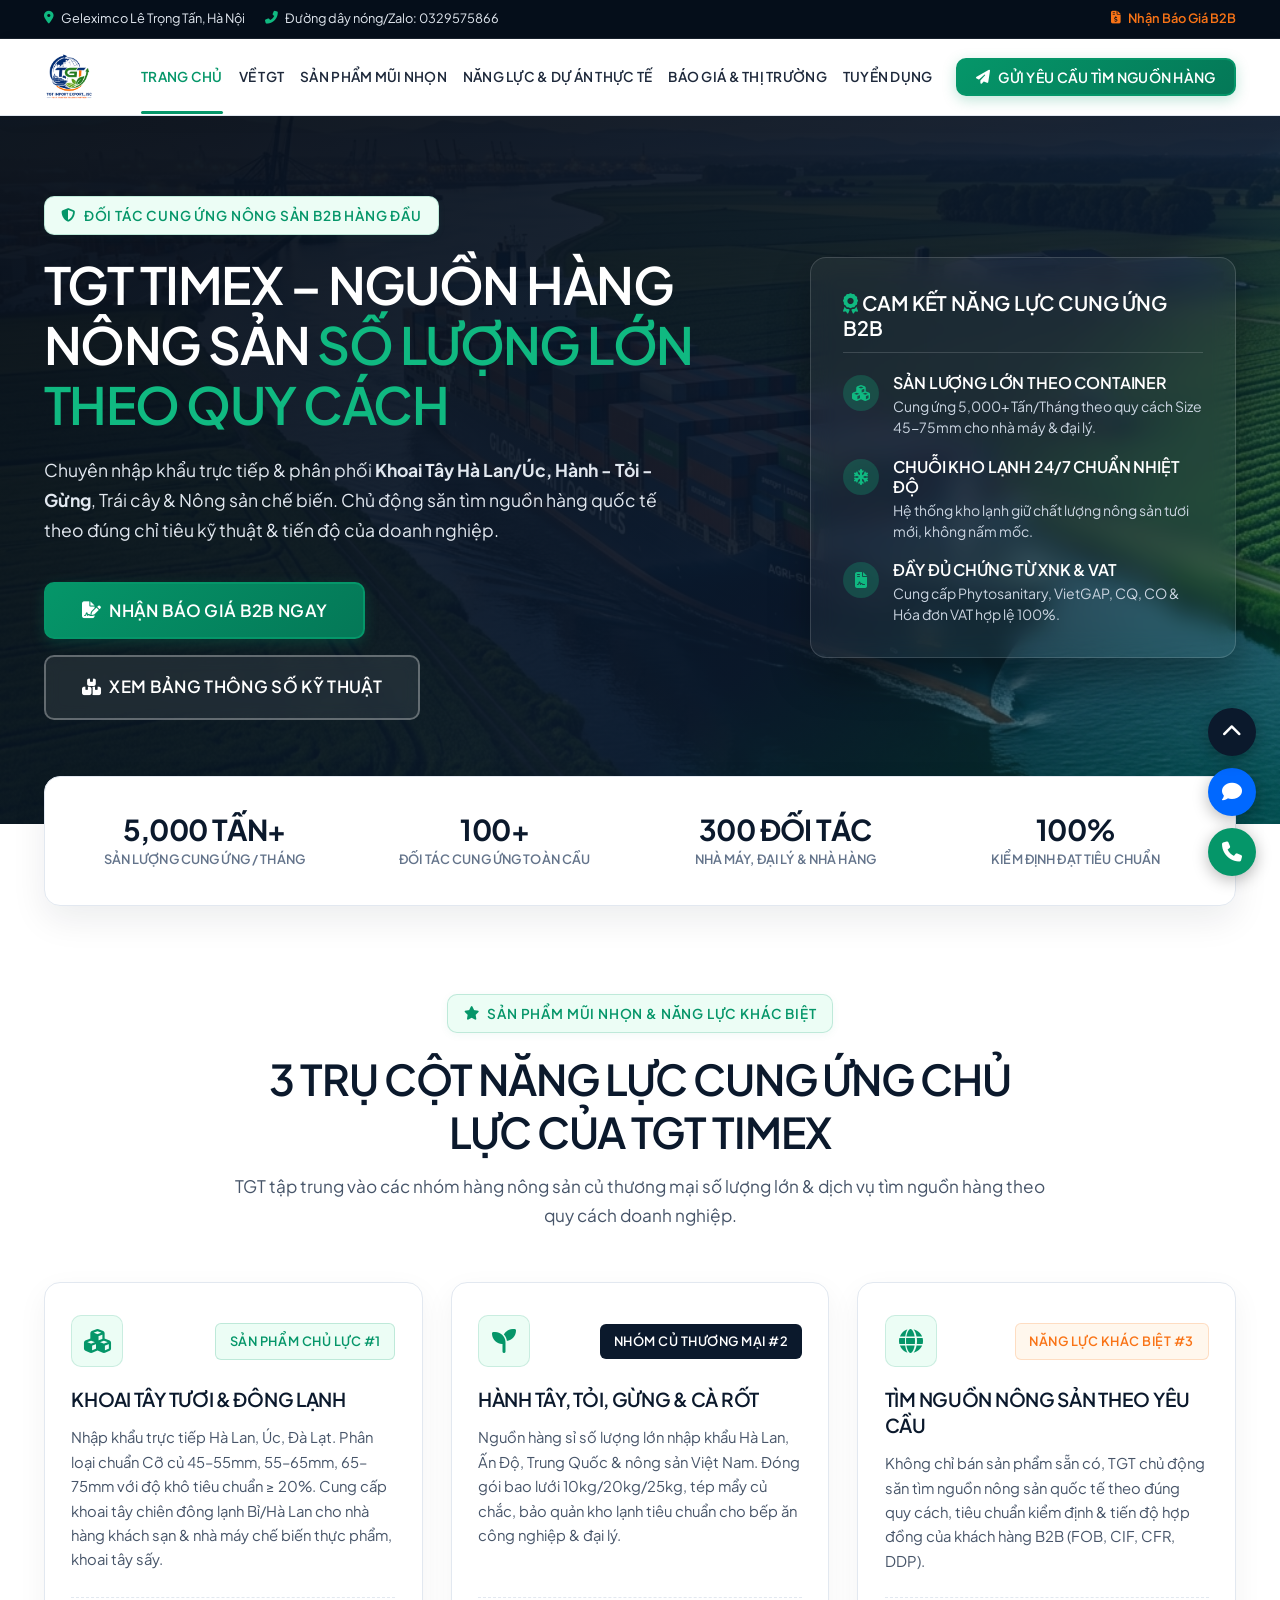
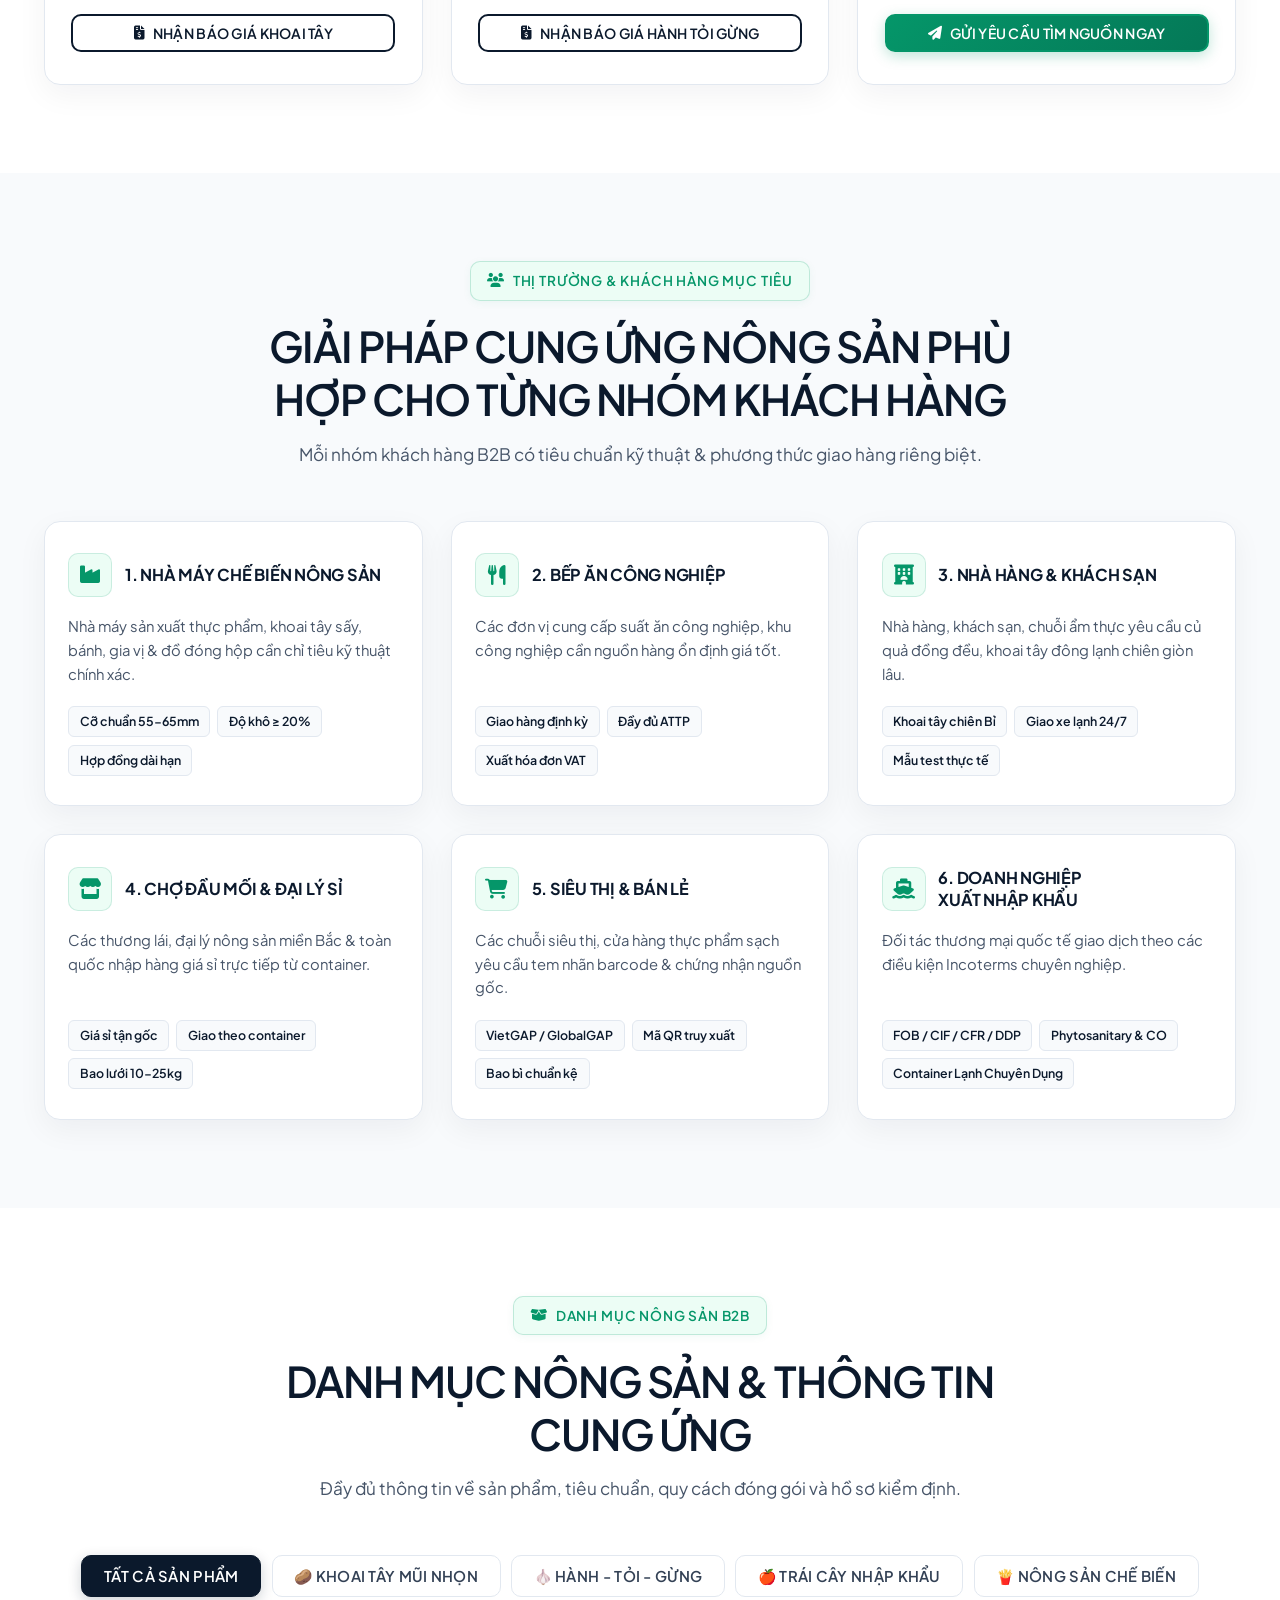
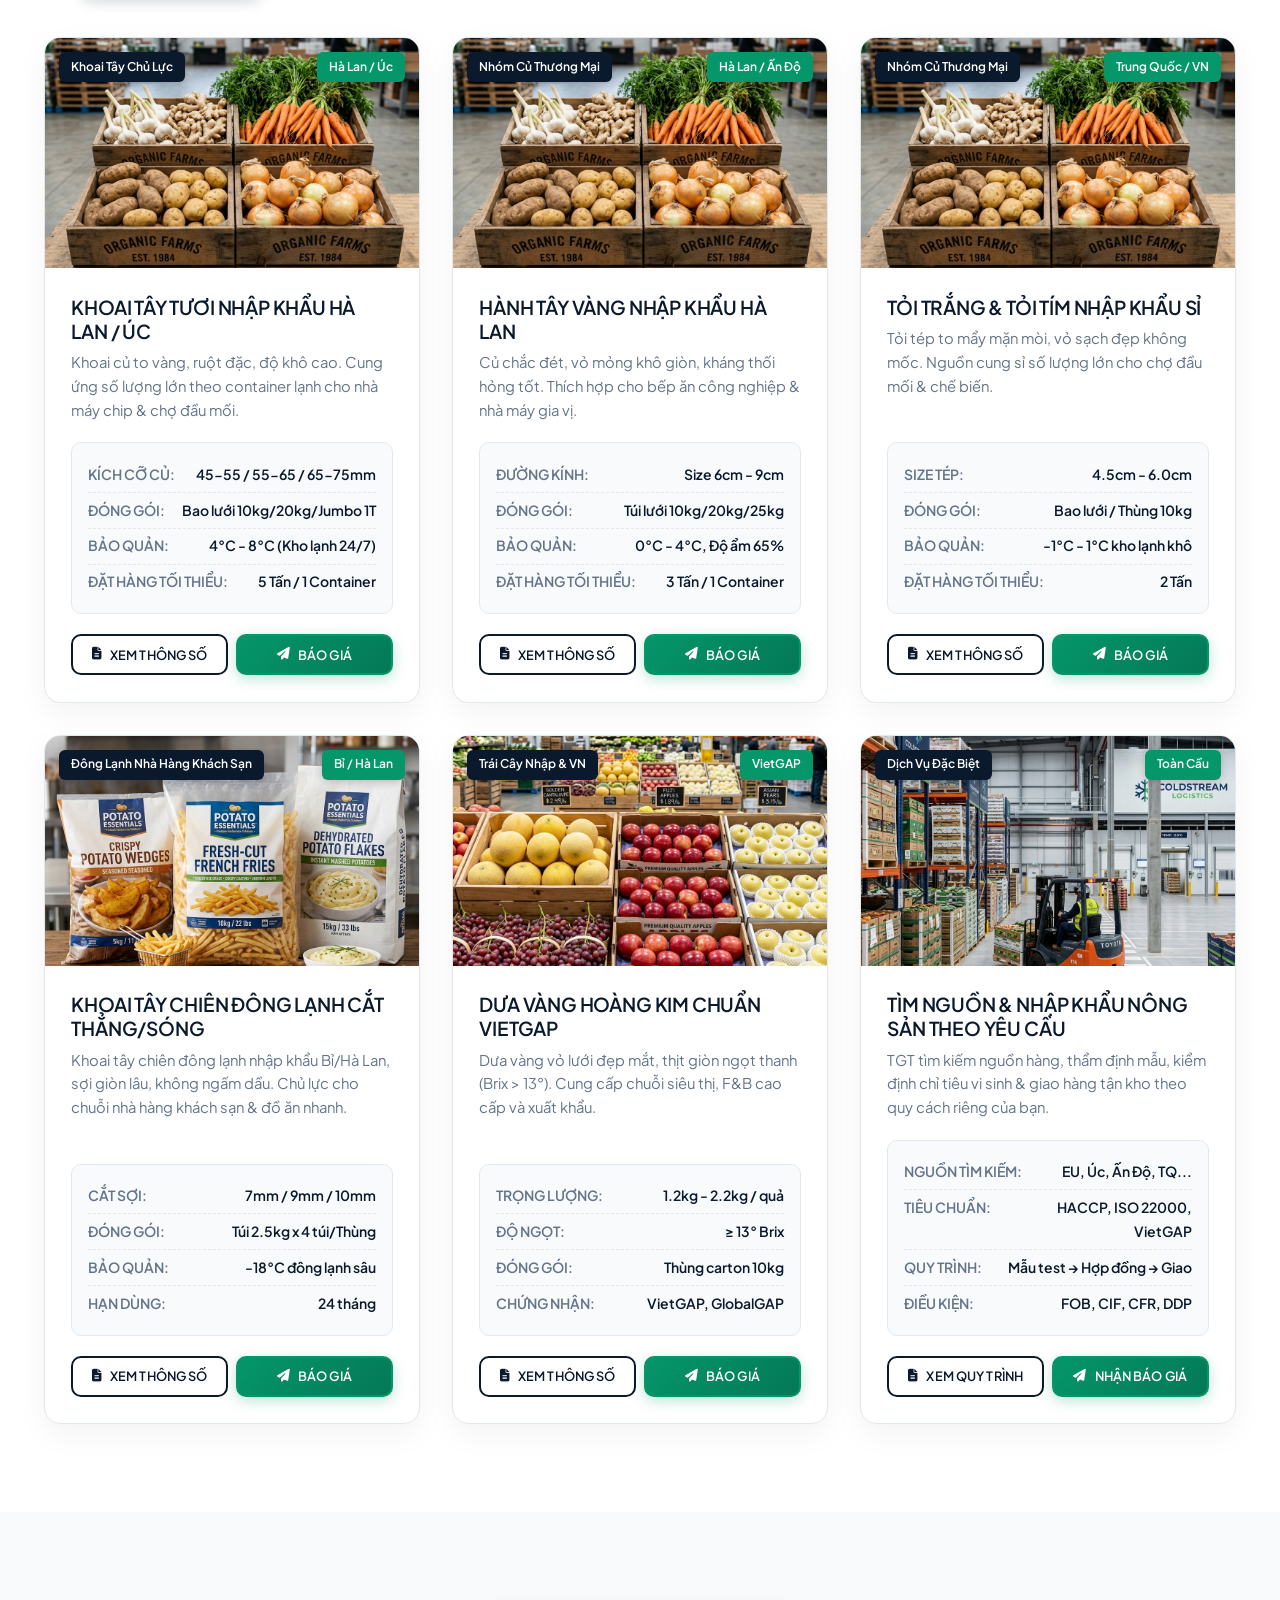
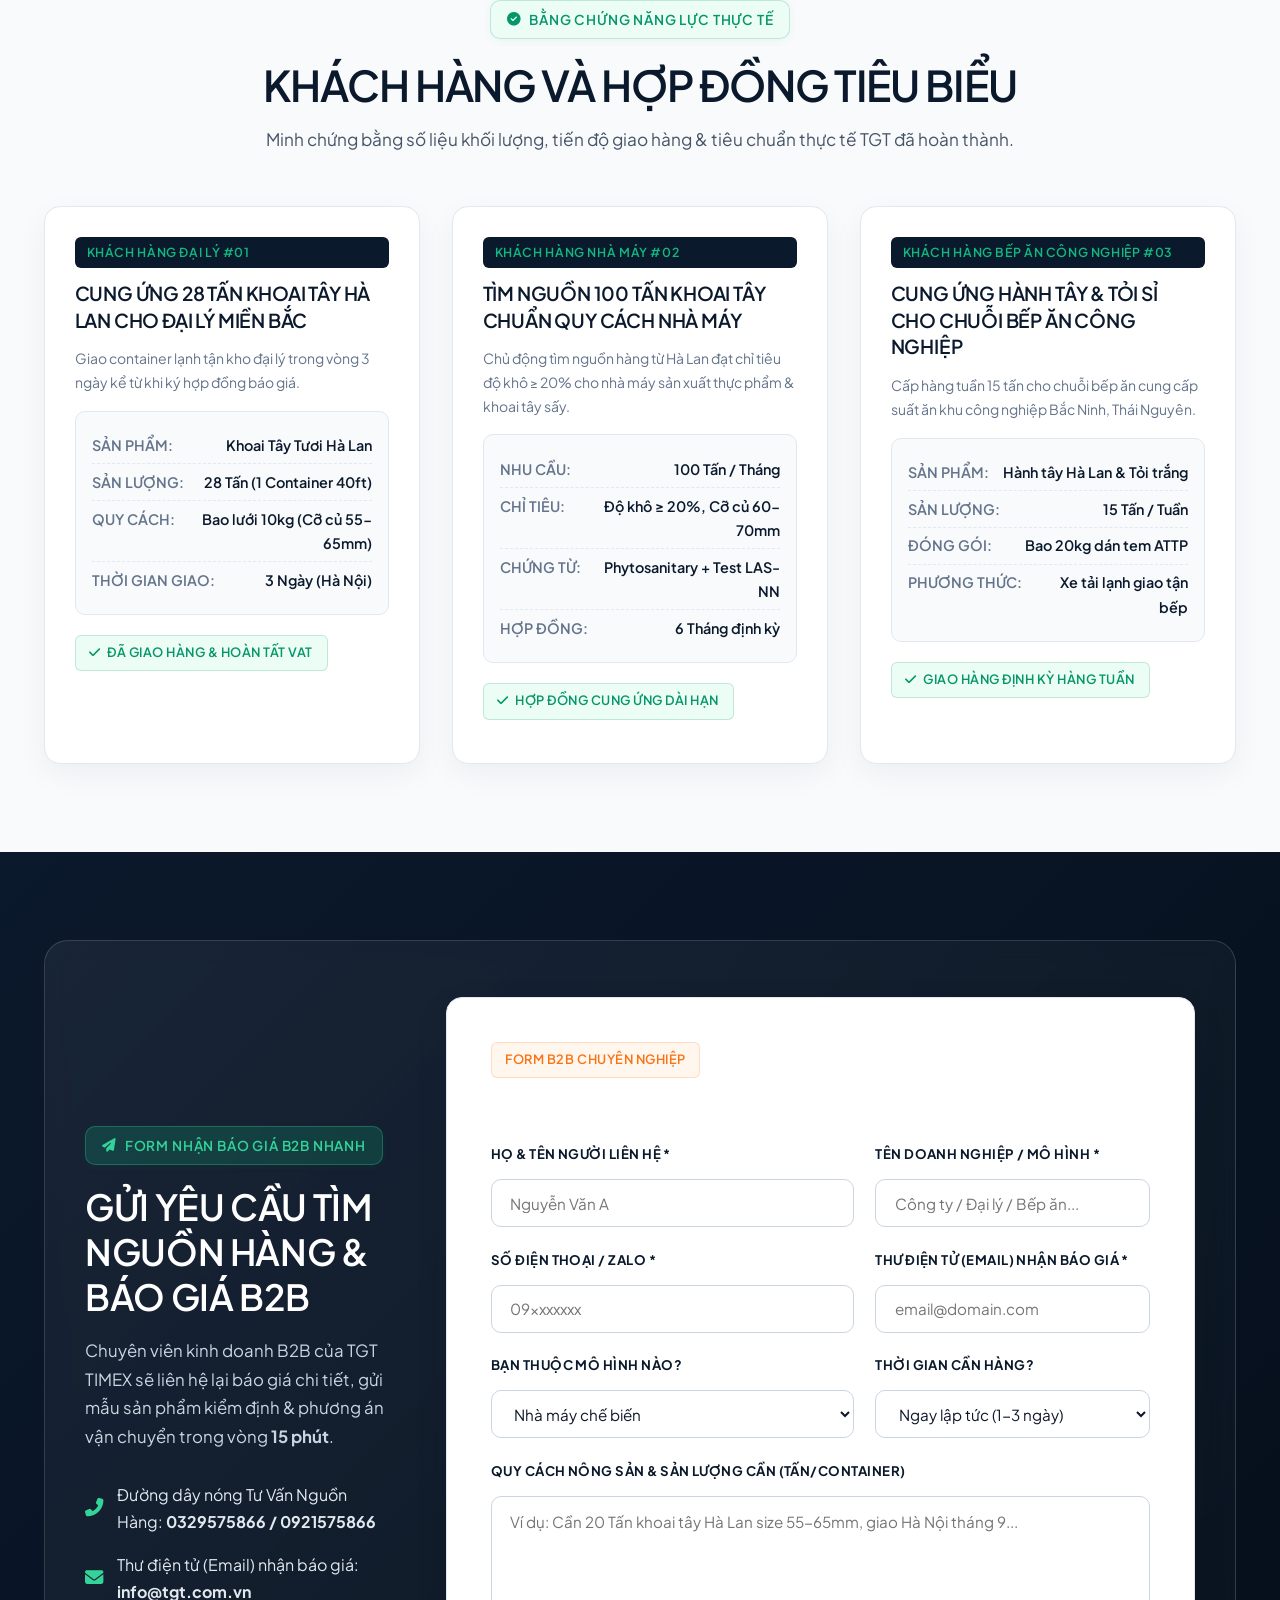
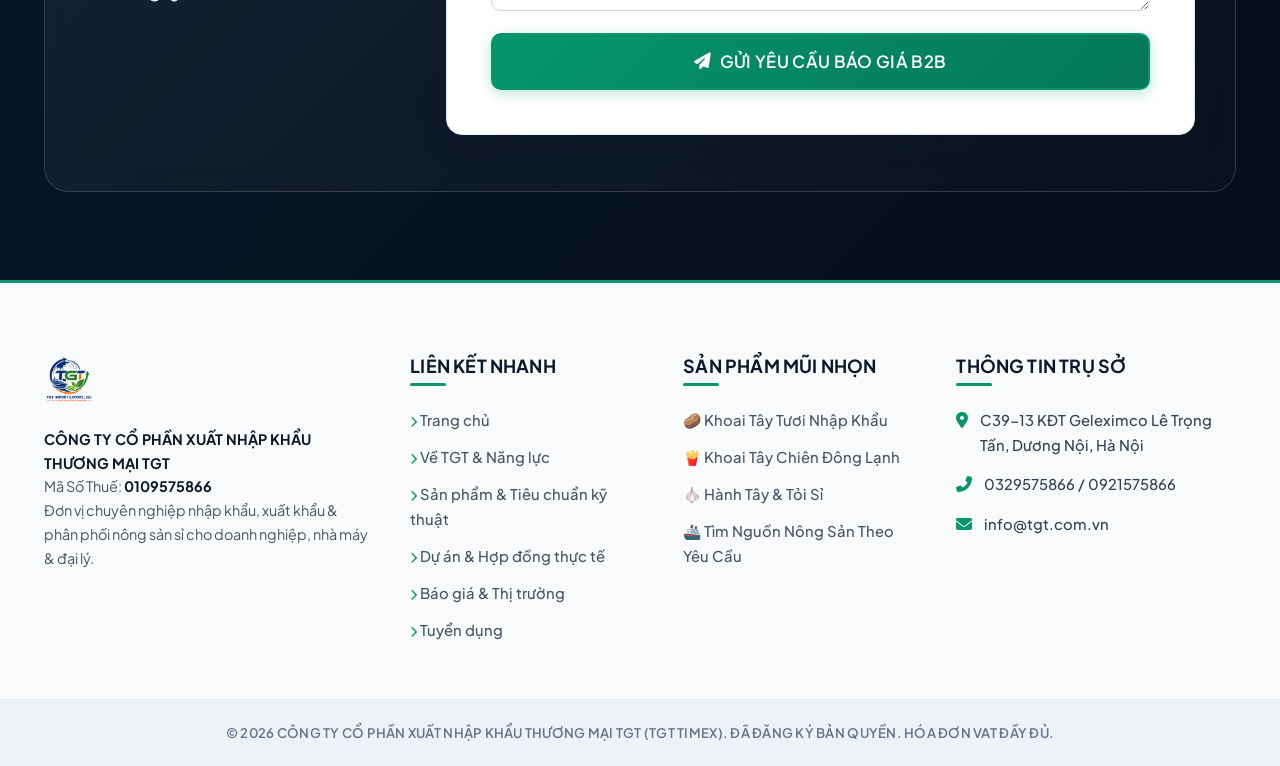
==== commit e16bbf88: "Fix UI/UX typography and layout for segment card headers to eliminate orphan dropped words" ====
--- a/index.html
+++ b/index.html
@@ -221,7 +221,7 @@
                     </div>
                     <p class="segment-desc">Nhà máy sản xuất thực phẩm, khoai tây sấy, bánh, gia vị & đồ đóng hộp cần chỉ tiêu kỹ thuật chính xác.</p>
                     <div class="segment-tags">
-                        <span class="segment-tag-item">Size chuẩn 55-65mm</span>
+                        <span class="segment-tag-item">Cỡ chuẩn 55-65mm</span>
                         <span class="segment-tag-item">Độ khô ≥ 20%</span>
                         <span class="segment-tag-item">Hợp đồng dài hạn</span>
                     </div>
--- a/assets/css/main.css
+++ b/assets/css/main.css
@@ -616,7 +616,7 @@
     background-color: #FFFFFF;
     border: 1px solid var(--border-color);
     border-radius: var(--radius-lg);
-    padding: 2rem 1.65rem;
+    padding: 1.85rem 1.45rem;
     transition: var(--transition-smooth);
     display: flex;
     flex-direction: column;
@@ -632,28 +632,33 @@
 .segment-header-box {
     display: flex;
     align-items: center;
-    gap: 1rem;
+    gap: 0.8rem;
     margin-bottom: 1rem;
+    min-height: 48px;
 }
 
 .segment-icon-box {
-    width: 50px;
-    height: 50px;
+    width: 44px;
+    height: 44px;
     background-color: var(--emerald-light);
     color: var(--accent-green);
     border-radius: var(--radius-md);
     display: flex;
     align-items: center;
     justify-content: center;
-    font-size: 1.35rem;
+    font-size: 1.25rem;
     flex-shrink: 0;
     border: 1px solid rgba(5, 150, 105, 0.15);
 }
 
 .segment-card h3 {
-    font-size: 1.15rem;
-    font-weight: 600;
+    font-size: 1.02rem;
+    font-weight: 700;
     color: var(--primary-navy);
+    line-height: 1.35;
+    letter-spacing: -0.015em;
+    margin: 0;
+    text-wrap: balance;
 }
 
 .segment-desc {
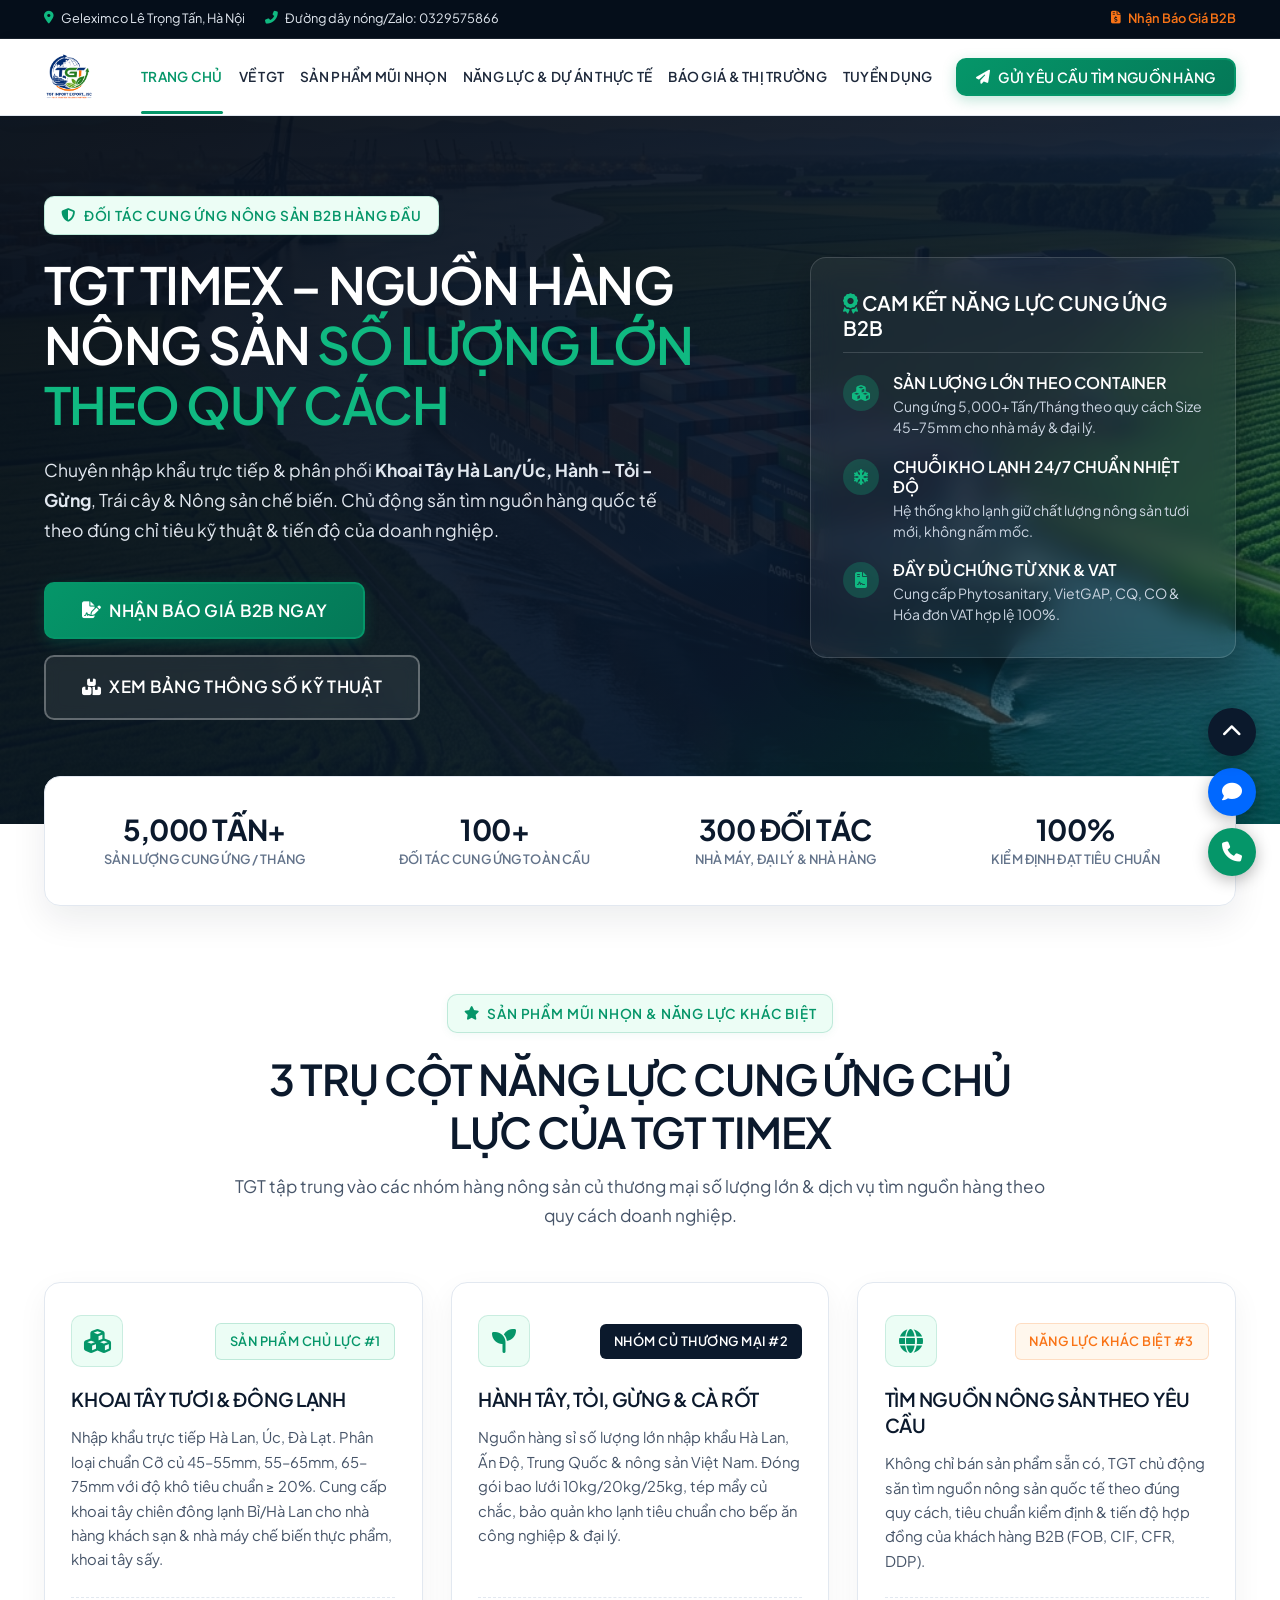
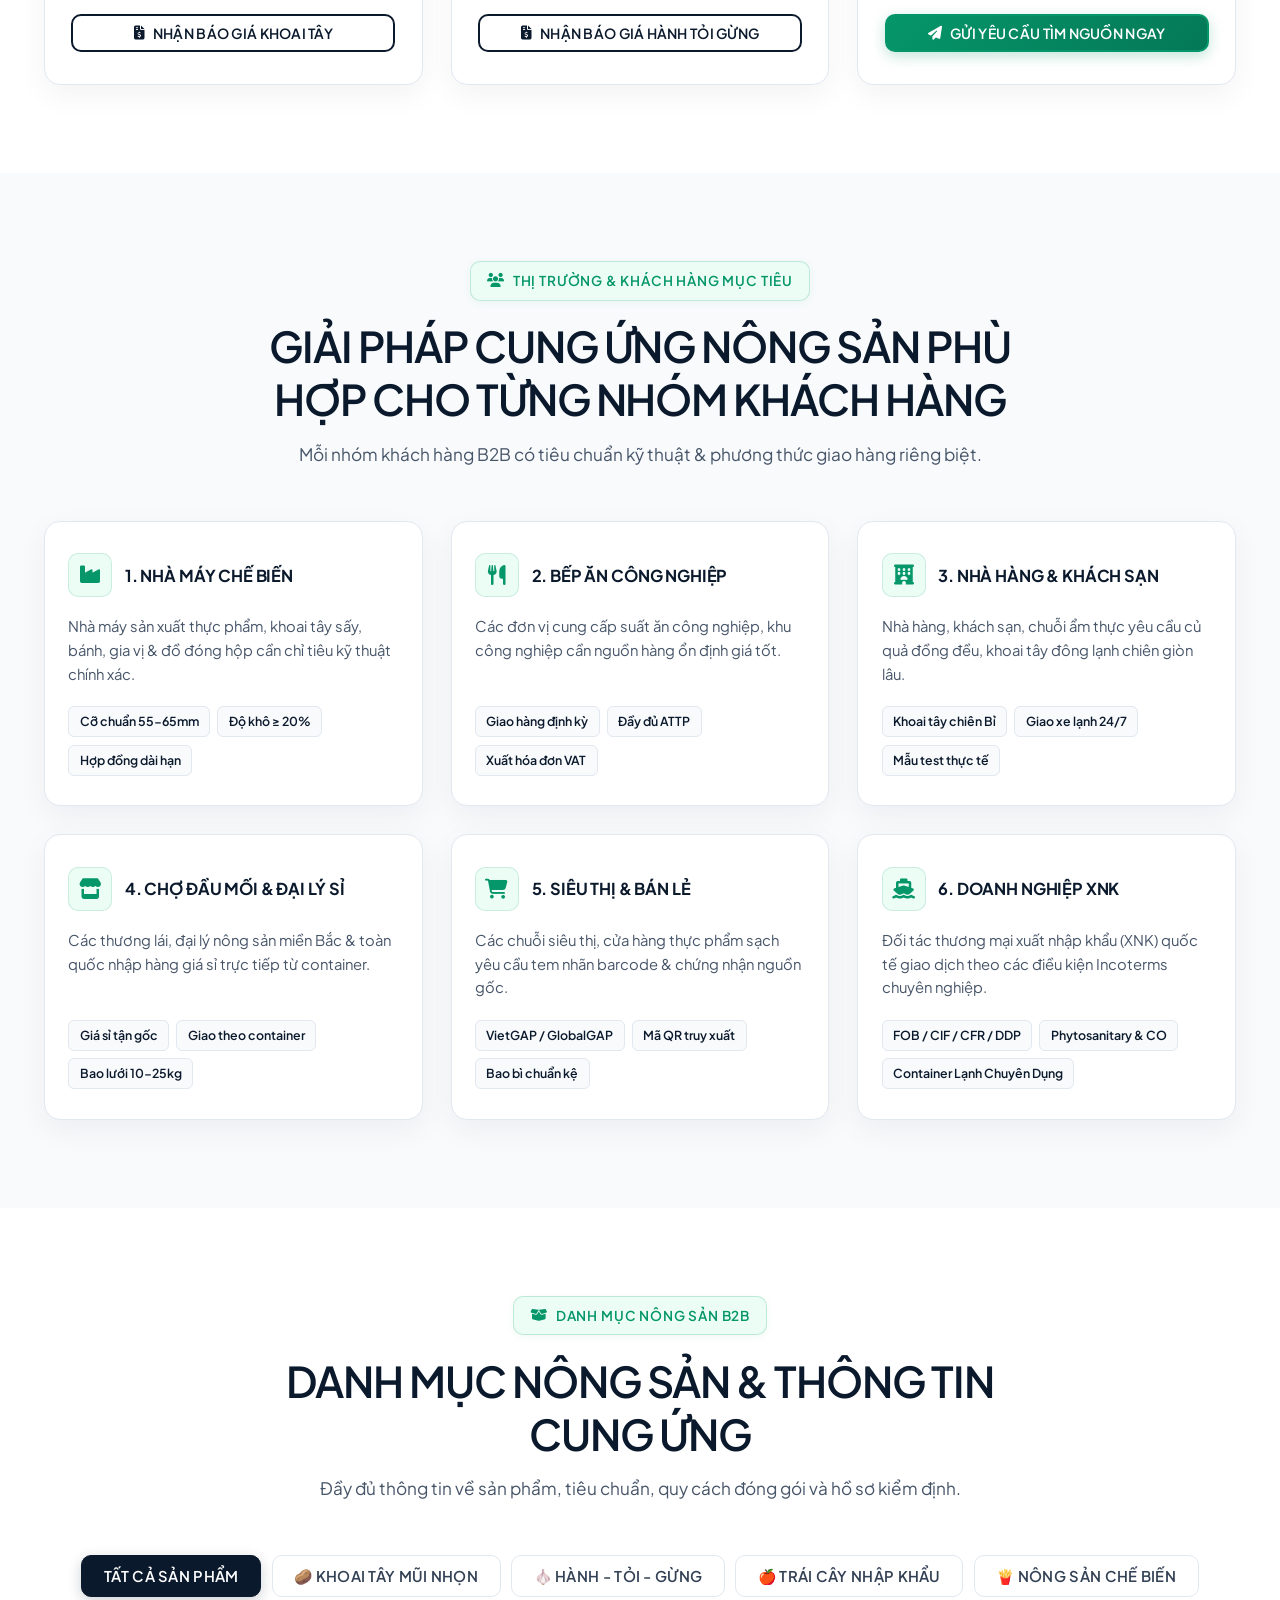
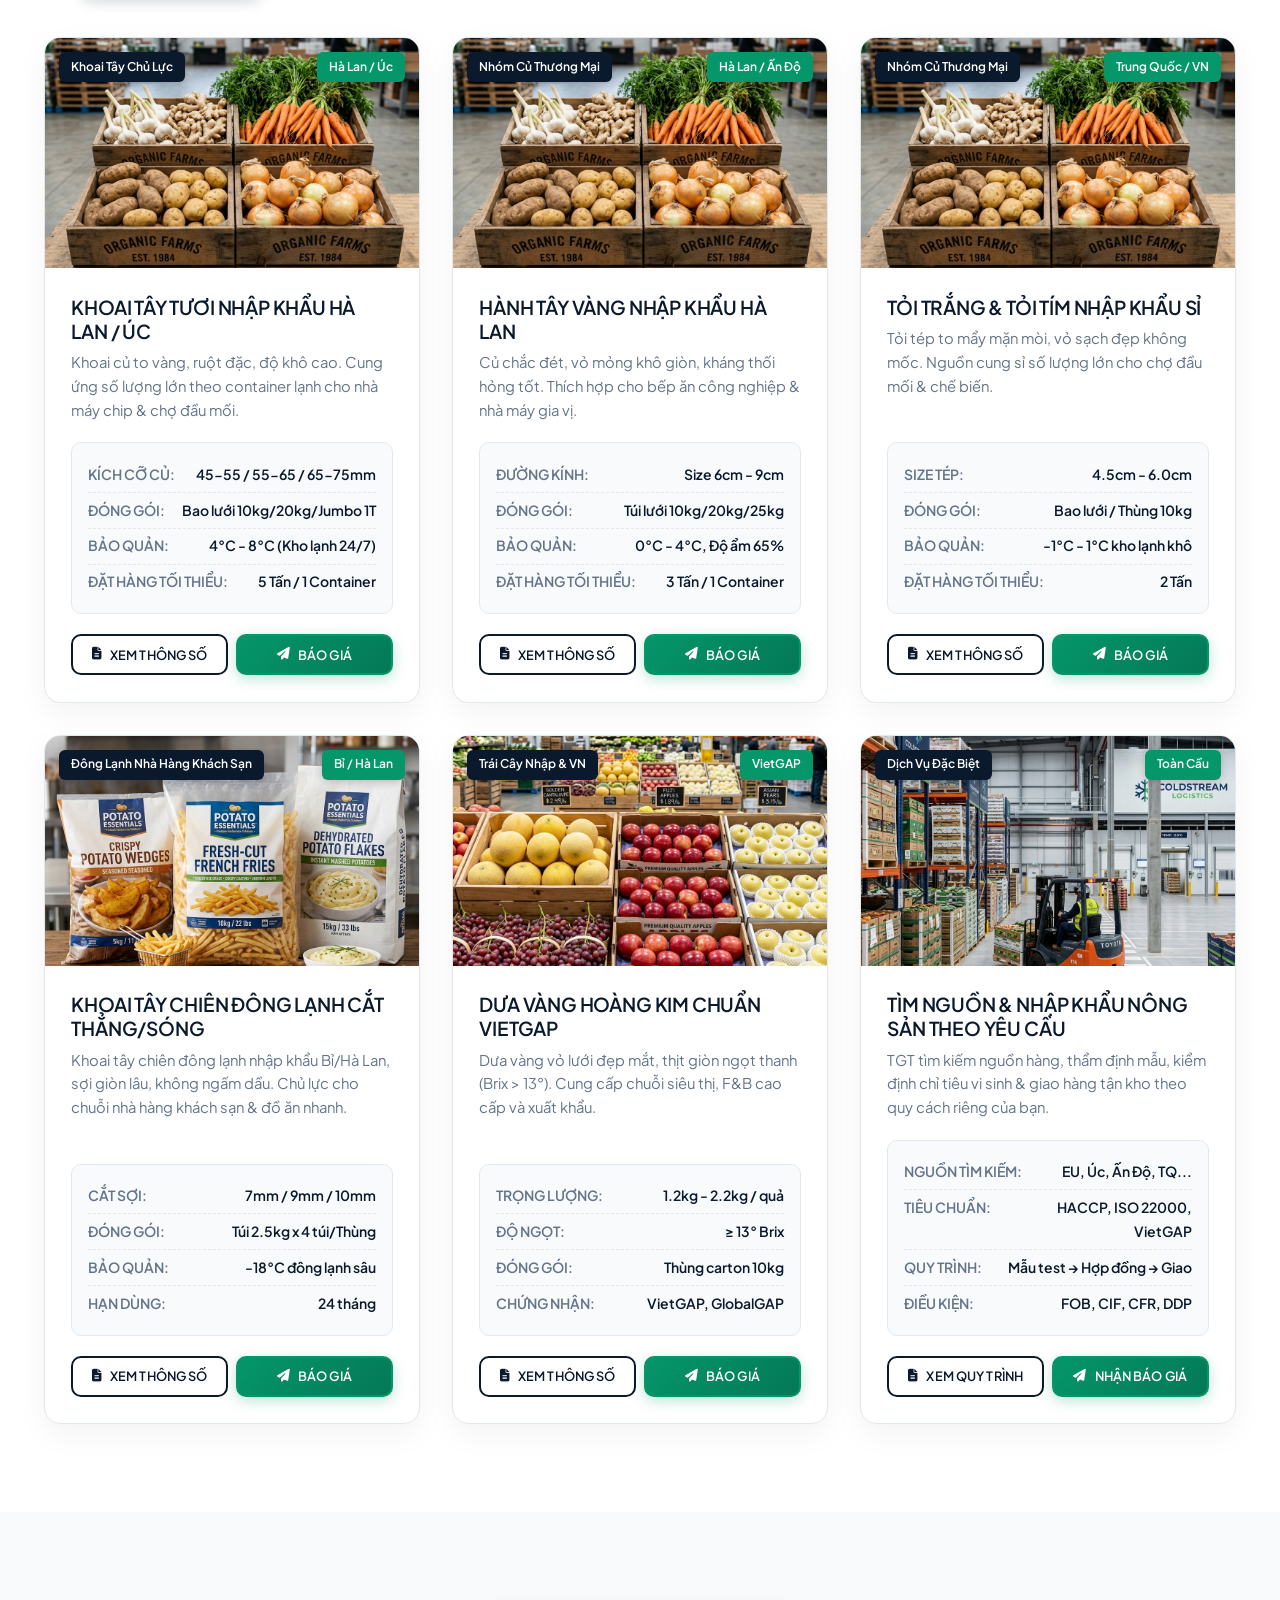
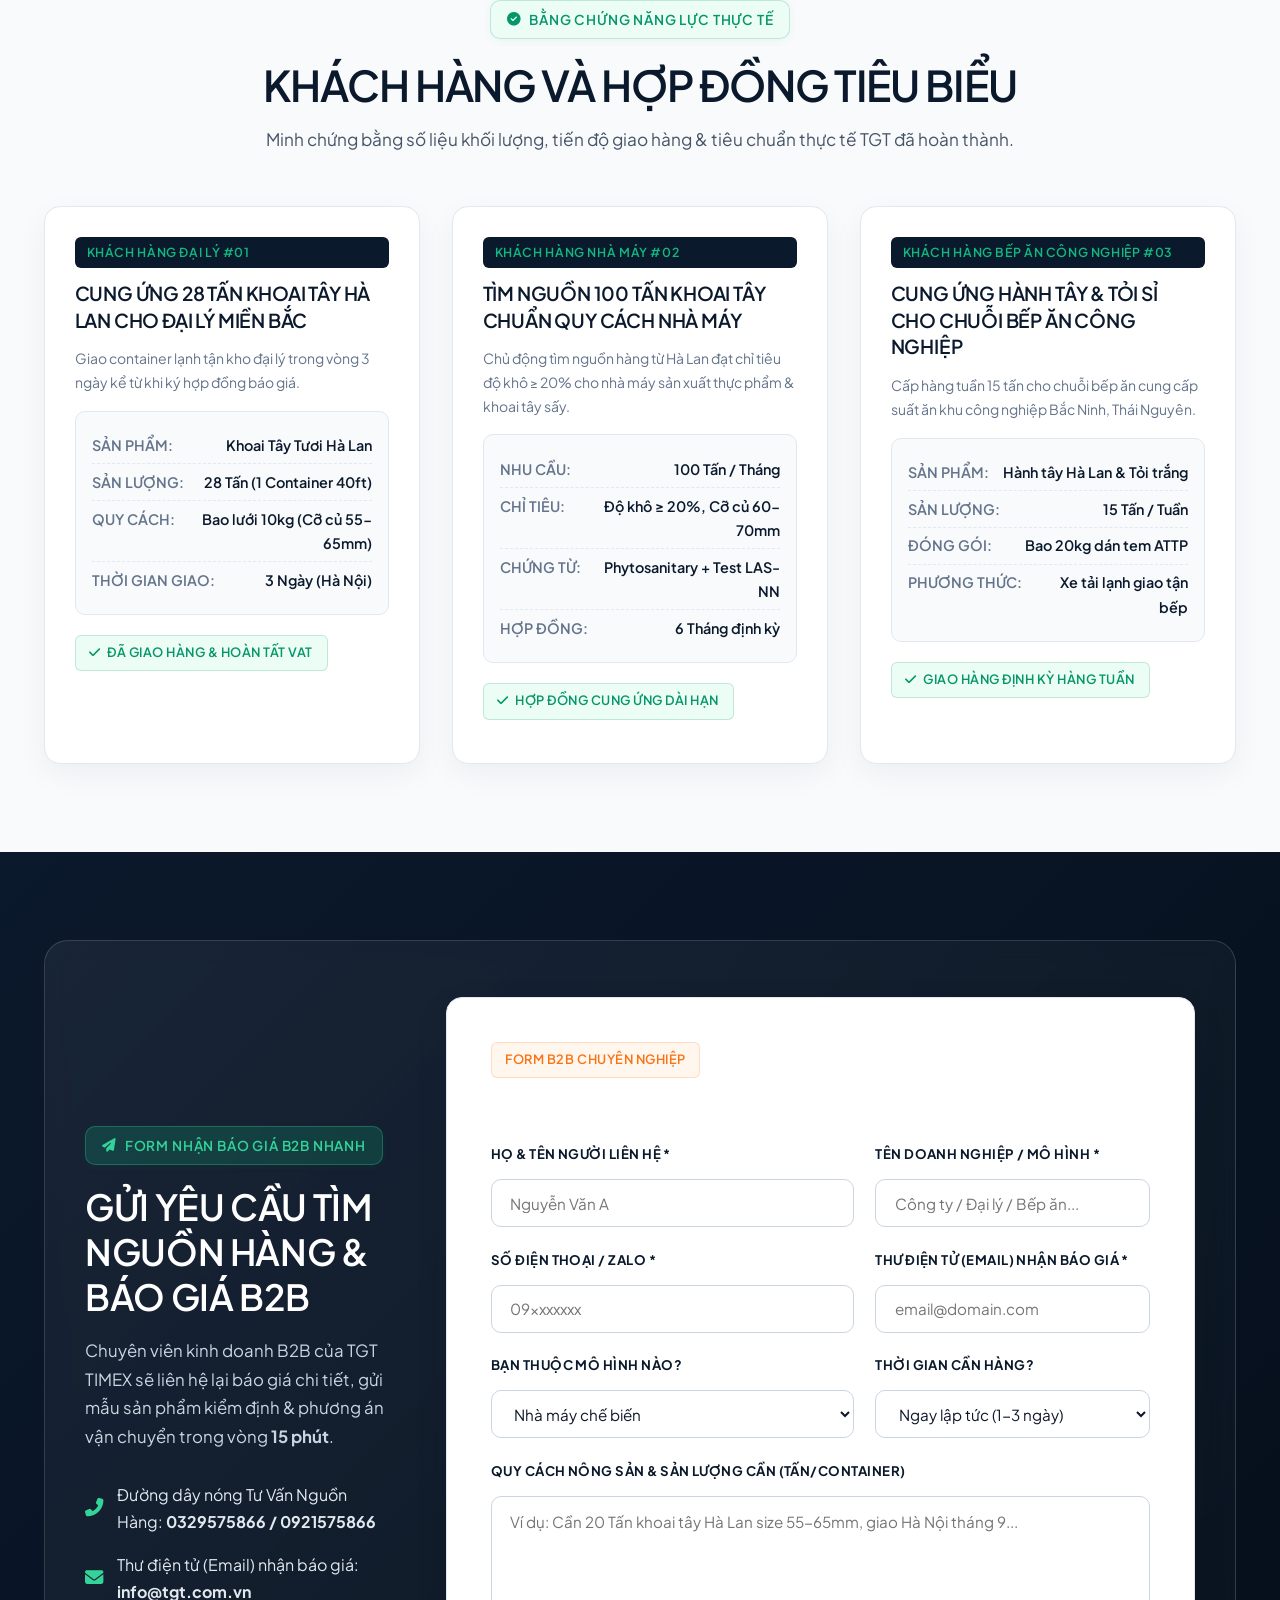
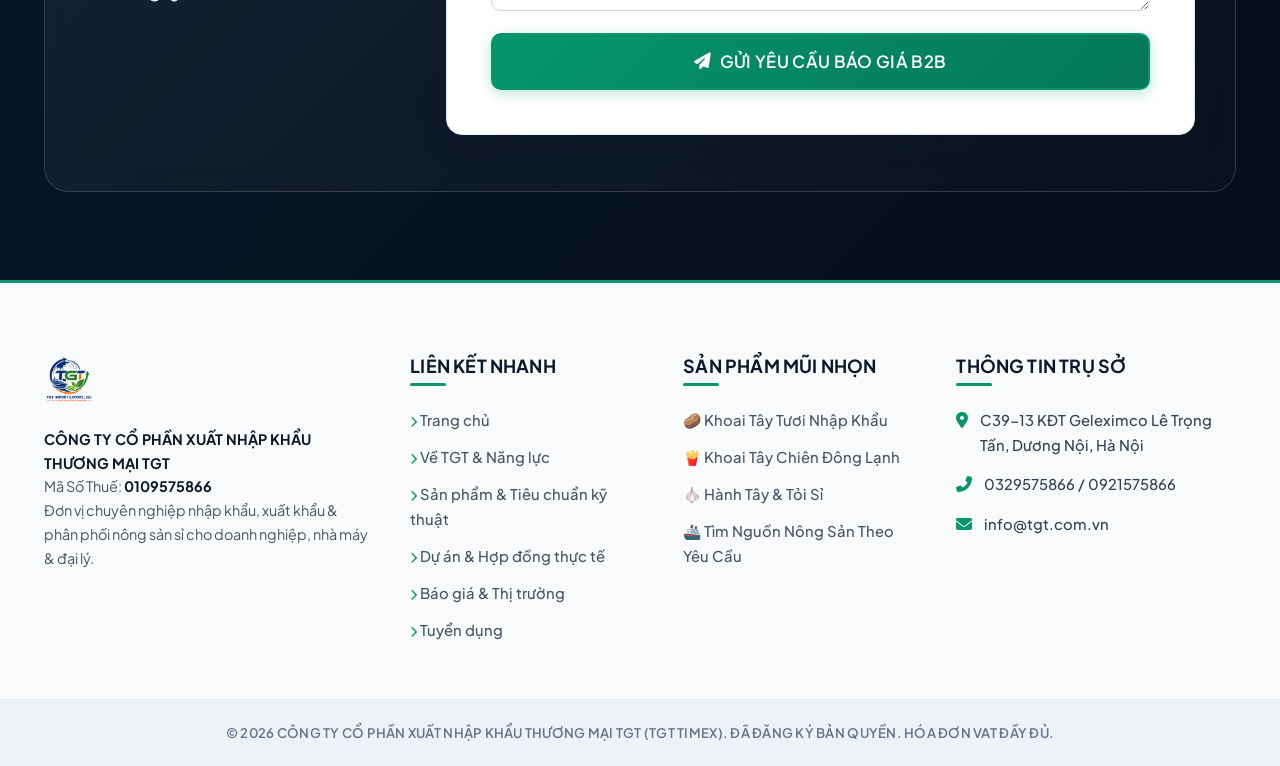
==== commit 893e85d7: "Optimize segment 1 and 6 titles to single-line format" ====
--- a/index.html
+++ b/index.html
@@ -217,7 +217,7 @@
                 <div class="segment-card">
                     <div class="segment-header-box">
                         <div class="segment-icon-box"><i class="fas fa-industry"></i></div>
-                        <h3 class="segment-title">1. NHÀ MÁY CHẾ BIẾN NÔNG SẢN</h3>
+                        <h3 class="segment-title">1. NHÀ MÁY CHẾ BIẾN</h3>
                     </div>
                     <p class="segment-desc">Nhà máy sản xuất thực phẩm, khoai tây sấy, bánh, gia vị & đồ đóng hộp cần chỉ tiêu kỹ thuật chính xác.</p>
                     <div class="segment-tags">
@@ -287,9 +287,9 @@
                 <div class="segment-card">
                     <div class="segment-header-box">
                         <div class="segment-icon-box"><i class="fas fa-ship"></i></div>
-                        <h3>6. DOANH NGHIỆP XUẤT NHẬP KHẨU</h3>
-                    </div>
-                    <p class="segment-desc">Đối tác thương mại quốc tế giao dịch theo các điều kiện Incoterms chuyên nghiệp.</p>
+                        <h3>6. DOANH NGHIỆP XNK</h3>
+                    </div>
+                    <p class="segment-desc">Đối tác thương mại xuất nhập khẩu (XNK) quốc tế giao dịch theo các điều kiện Incoterms chuyên nghiệp.</p>
                     <div class="segment-tags">
                         <span class="segment-tag-item">FOB / CIF / CFR / DDP</span>
                         <span class="segment-tag-item">Phytosanitary & CO</span>
--- a/assets/css/main.css
+++ b/assets/css/main.css
@@ -652,13 +652,13 @@
 }
 
 .segment-card h3 {
-    font-size: 1.02rem;
+    font-size: 1.025rem;
     font-weight: 700;
     color: var(--primary-navy);
-    line-height: 1.35;
-    letter-spacing: -0.015em;
+    line-height: 1.3;
+    letter-spacing: -0.01em;
     margin: 0;
-    text-wrap: balance;
+    white-space: nowrap;
 }
 
 .segment-desc {
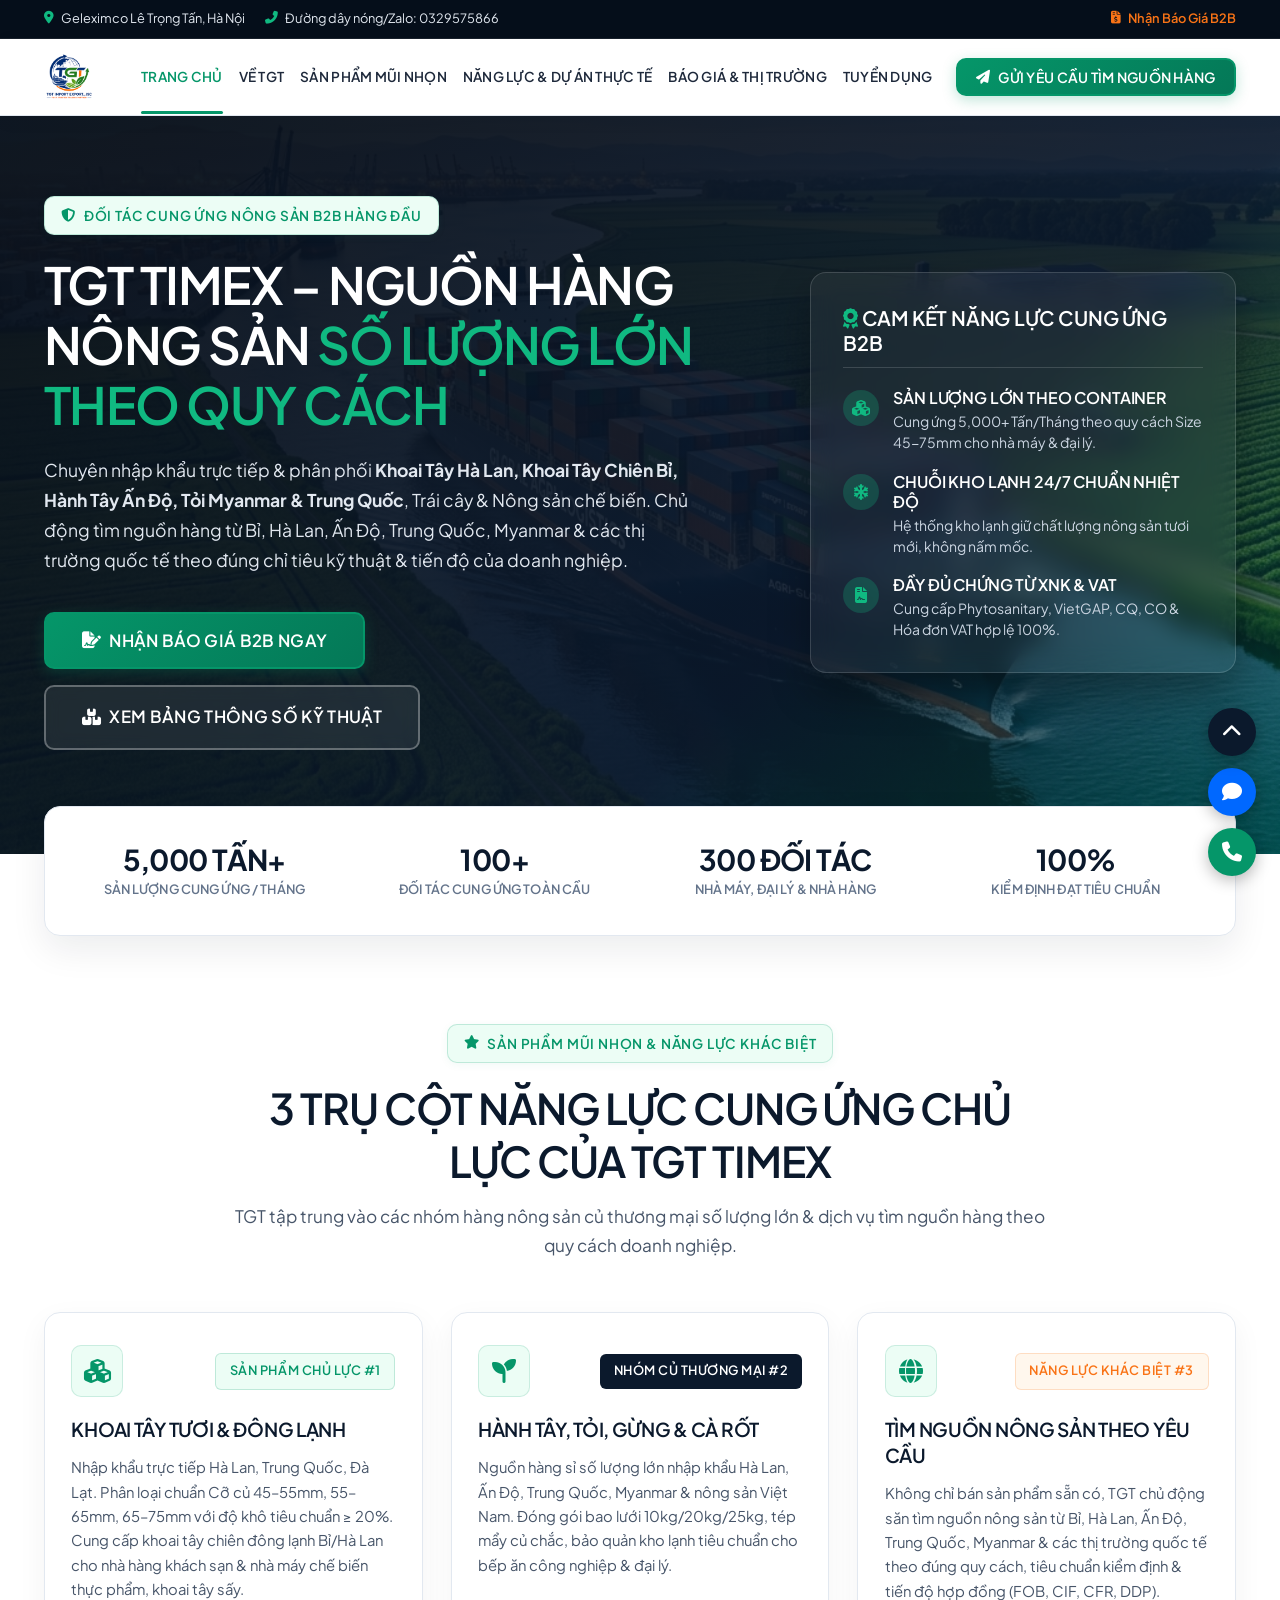
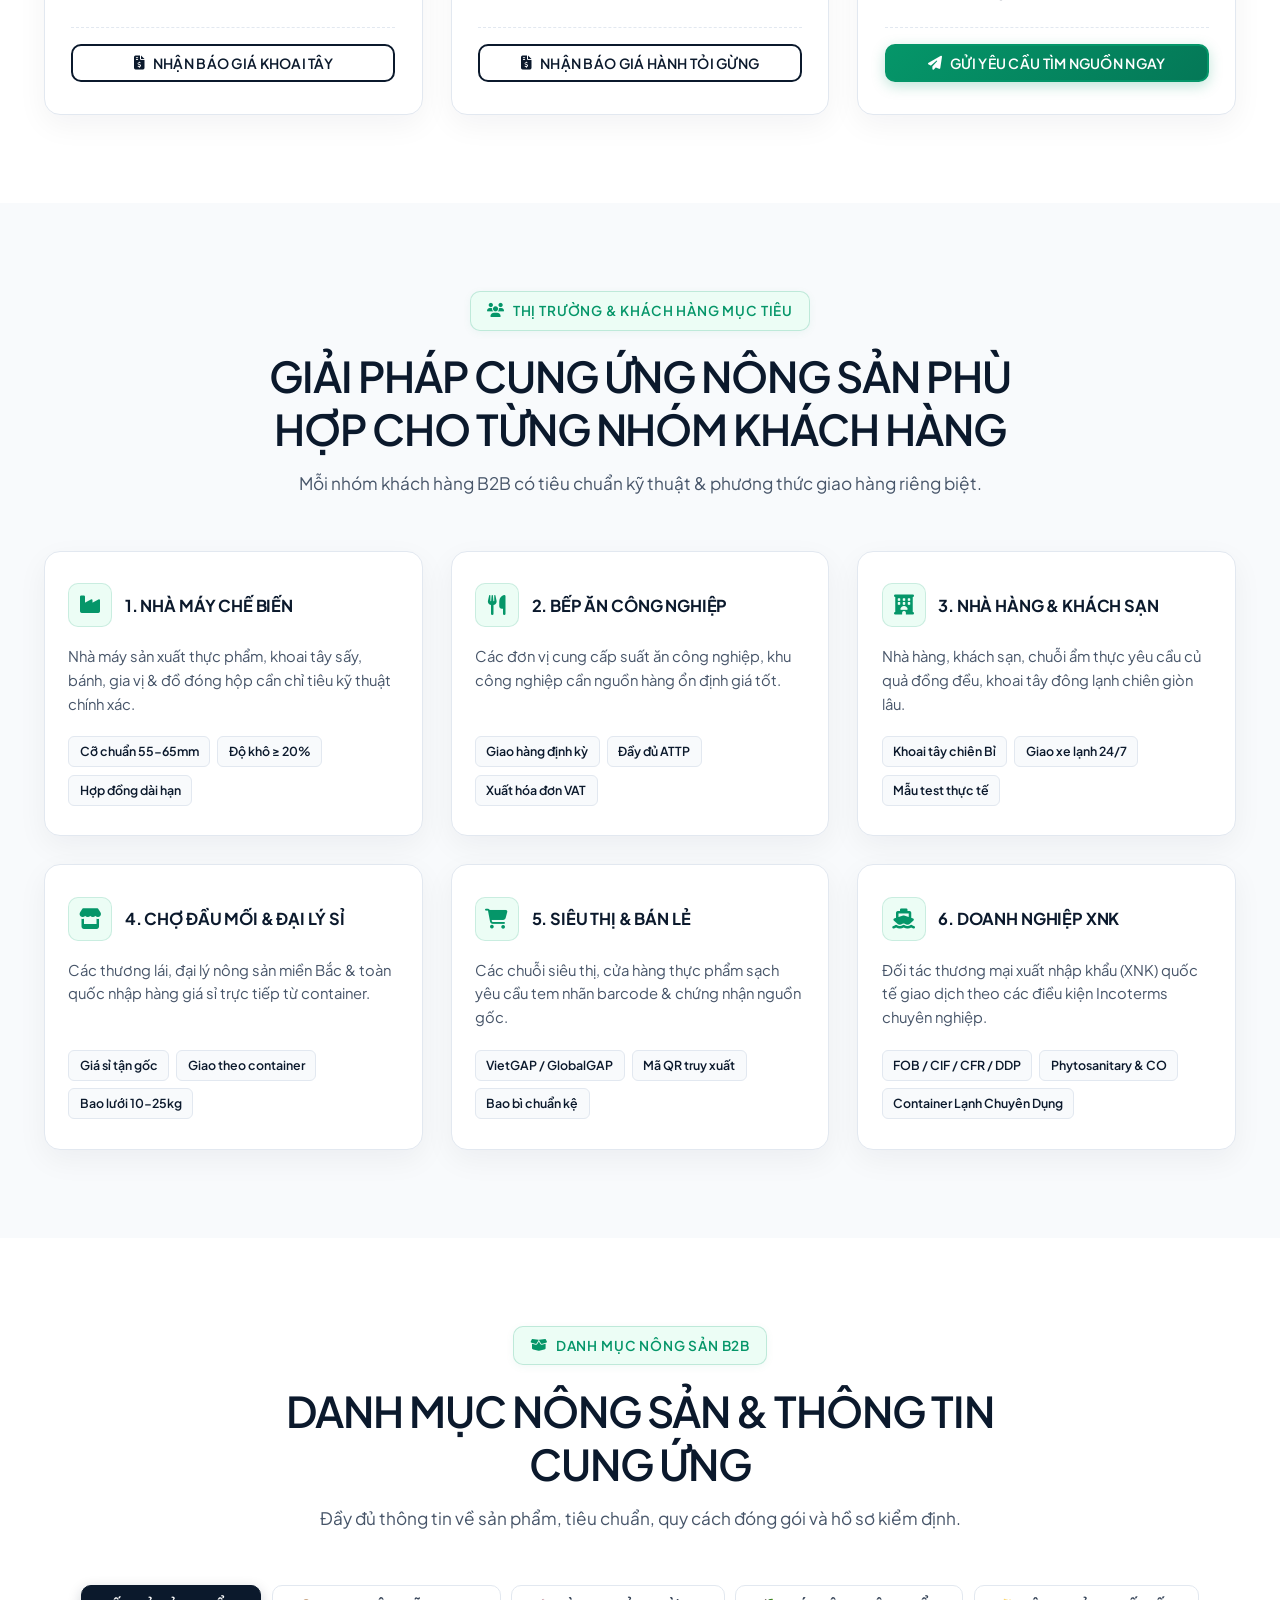
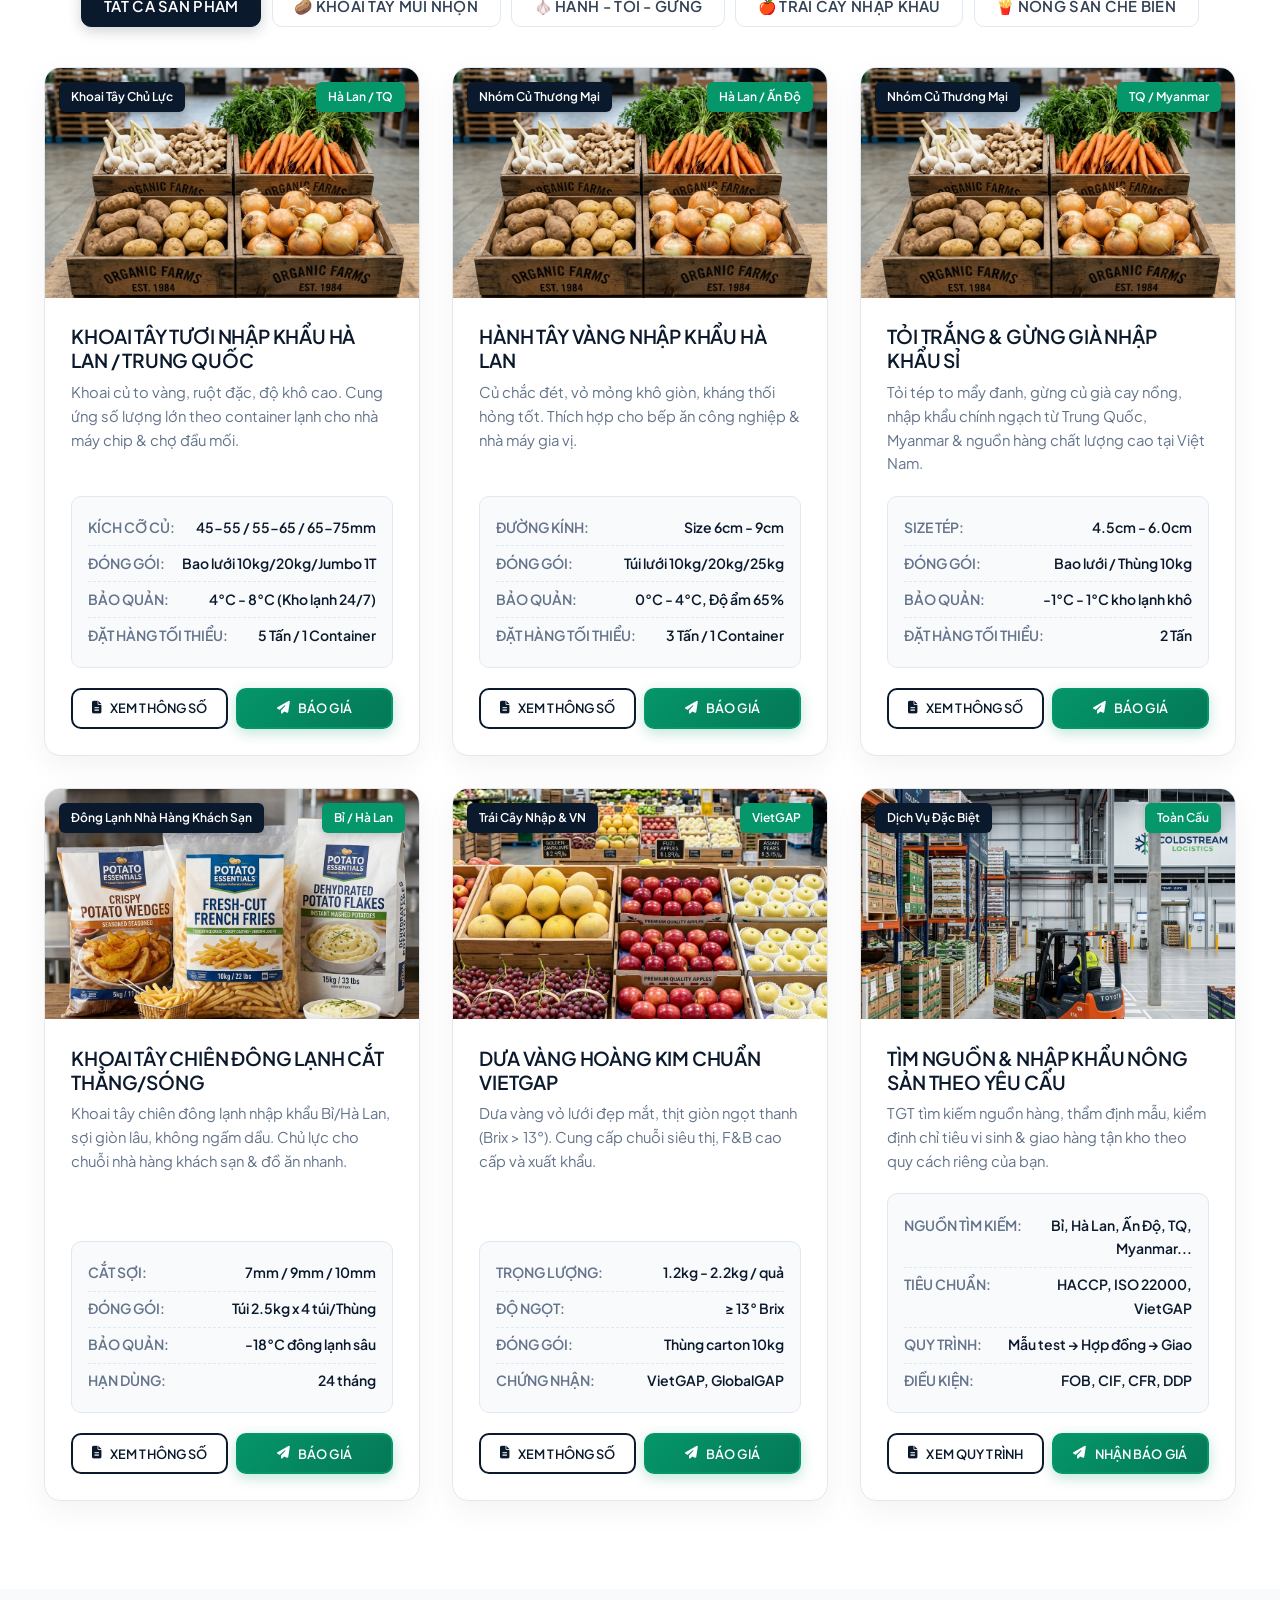
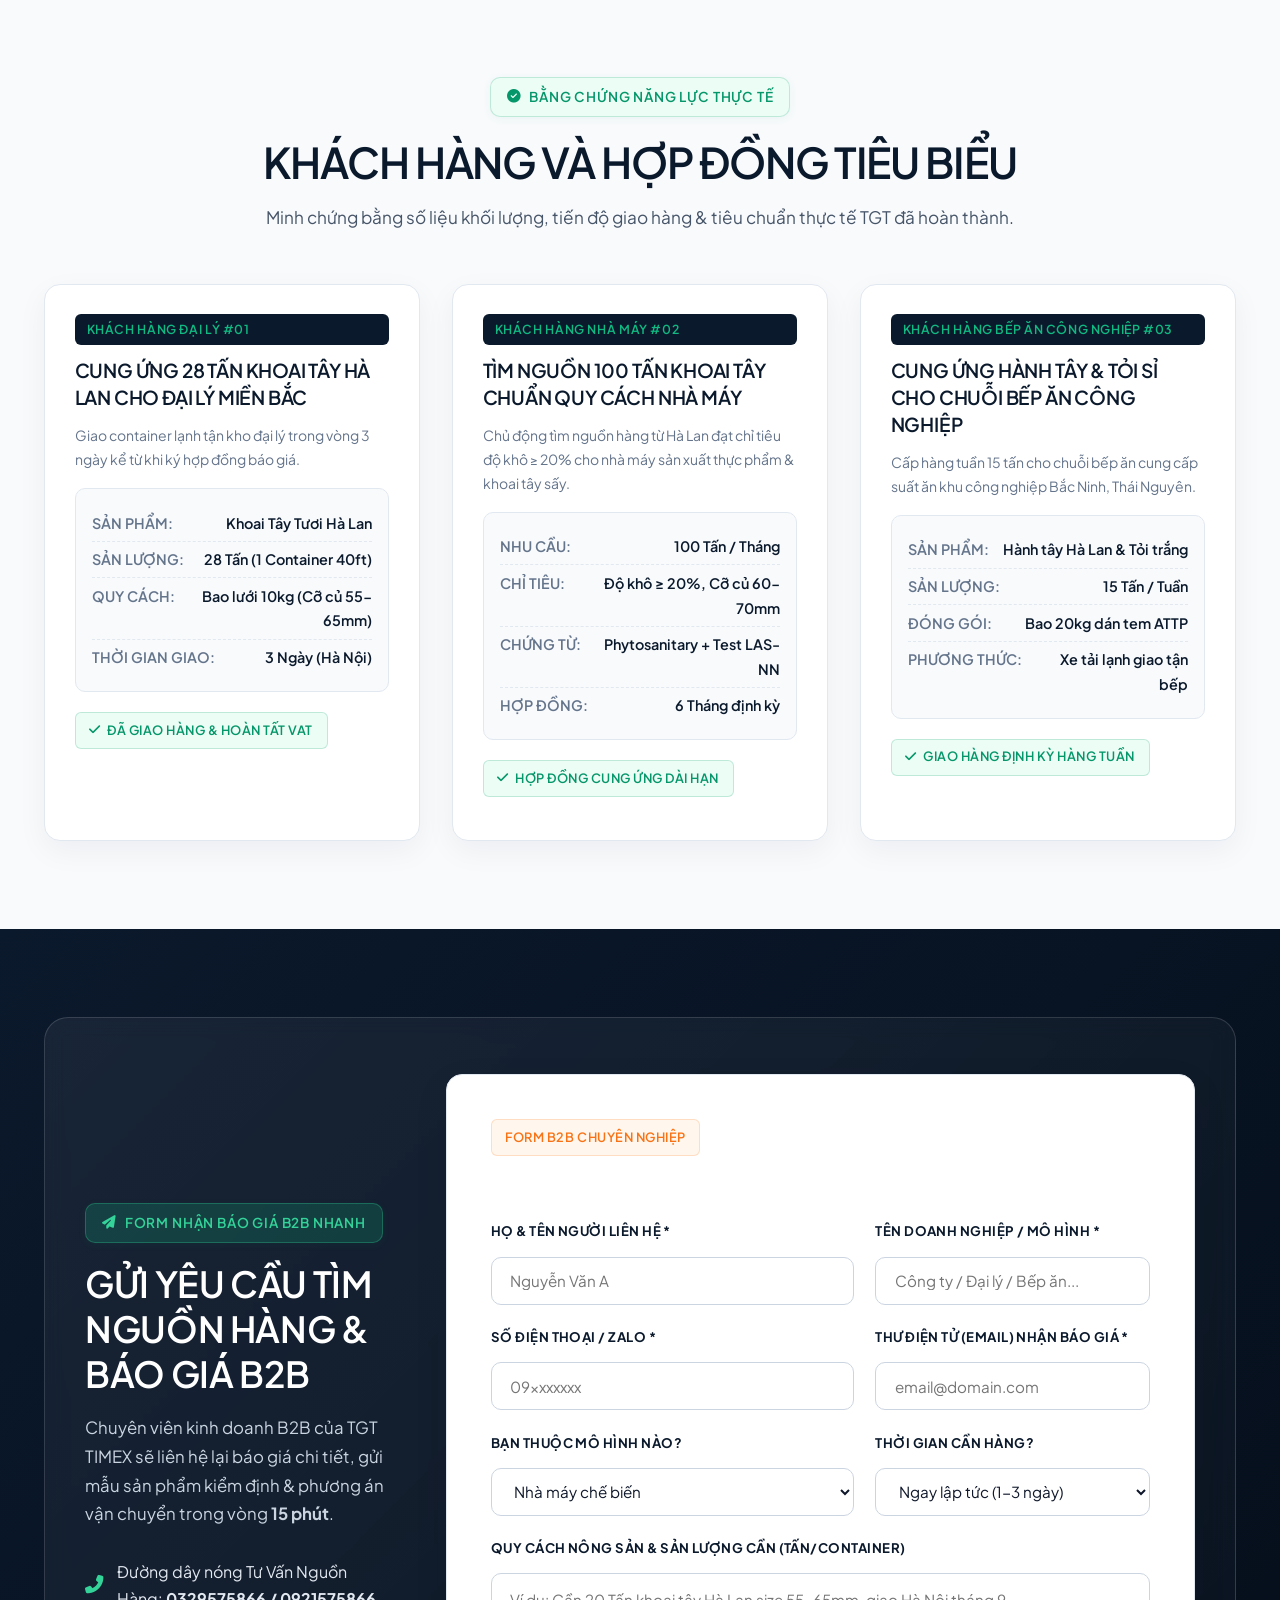
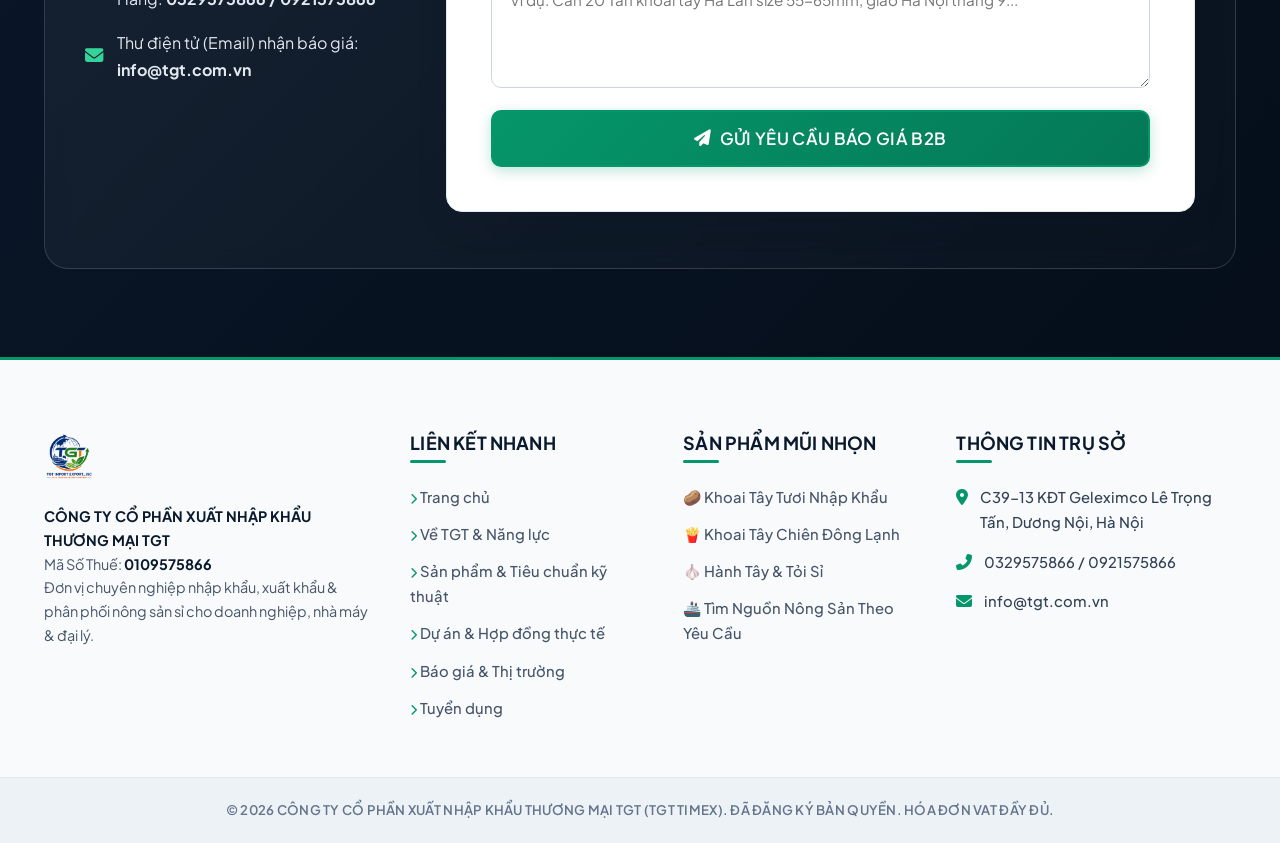
==== commit 07c3f62b: "Update and standardize import origin markets to exact client profile: Bi, An Do, Ha Lan, Trung Quoc," ====
--- a/index.html
+++ b/index.html
@@ -79,7 +79,7 @@
                 <div class="hero-text-box">
                     <span class="sub-tag"><i class="fas fa-shield-halved"></i> Đối Tác Cung Ứng Nông Sản B2B Hàng Đầu</span>
                     <h1>TGT TIMEX – NGUỒN HÀNG NÔNG SẢN <span>SỐ LƯỢNG LỚN THEO QUY CÁCH</span></h1>
-                    <p>Chuyên nhập khẩu trực tiếp & phân phối <strong>Khoai Tây Hà Lan/Úc, Hành - Tỏi - Gừng</strong>, Trái cây & Nông sản chế biến. Chủ động săn tìm nguồn hàng quốc tế theo đúng chỉ tiêu kỹ thuật & tiến độ của doanh nghiệp.</p>
+                    <p>Chuyên nhập khẩu trực tiếp & phân phối <strong>Khoai Tây Hà Lan, Khoai Tây Chiên Bỉ, Hành Tây Ấn Độ, Tỏi Myanmar & Trung Quốc</strong>, Trái cây & Nông sản chế biến. Chủ động tìm nguồn hàng từ Bỉ, Hà Lan, Ấn Độ, Trung Quốc, Myanmar & các thị trường quốc tế theo đúng chỉ tiêu kỹ thuật & tiến độ của doanh nghiệp.</p>
                     
                     <div class="hero-actions">
                         <button class="btn btn-primary btn-lg trigger-rfq-modal">
@@ -162,7 +162,7 @@
                         <span class="badge badge-green">Sản Phẩm Chủ Lực #1</span>
                     </div>
                     <h3>KHOAI TÂY TƯƠI & ĐÔNG LẠNH</h3>
-                    <p>Nhập khẩu trực tiếp Hà Lan, Úc, Đà Lạt. Phân loại chuẩn Cỡ củ 45–55mm, 55–65mm, 65–75mm với độ khô tiêu chuẩn ≥ 20%. Cung cấp khoai tây chiên đông lạnh Bỉ/Hà Lan cho nhà hàng khách sạn & nhà máy chế biến thực phẩm, khoai tây sấy.</p>
+                    <p>Nhập khẩu trực tiếp Hà Lan, Trung Quốc, Đà Lạt. Phân loại chuẩn Cỡ củ 45–55mm, 55–65mm, 65–75mm với độ khô tiêu chuẩn ≥ 20%. Cung cấp khoai tây chiên đông lạnh Bỉ/Hà Lan cho nhà hàng khách sạn & nhà máy chế biến thực phẩm, khoai tây sấy.</p>
                     <div class="usp-card-footer">
                         <button class="btn btn-outline-navy btn-sm trigger-rfq-modal" data-product-name="Khoai tây tươi & đông lạnh" style="width:100%;">
                             <i class="fas fa-file-invoice-dollar"></i> Nhận báo giá khoai tây
@@ -177,7 +177,7 @@
                         <span class="badge badge-navy">Nhóm Củ Thương Mại #2</span>
                     </div>
                     <h3>HÀNH TÂY, TỎI, GỪNG & CÀ RỐT</h3>
-                    <p>Nguồn hàng sỉ số lượng lớn nhập khẩu Hà Lan, Ấn Độ, Trung Quốc & nông sản Việt Nam. Đóng gói bao lưới 10kg/20kg/25kg, tép mẩy củ chắc, bảo quản kho lạnh tiêu chuẩn cho bếp ăn công nghiệp & đại lý.</p>
+                    <p>Nguồn hàng sỉ số lượng lớn nhập khẩu Hà Lan, Ấn Độ, Trung Quốc, Myanmar & nông sản Việt Nam. Đóng gói bao lưới 10kg/20kg/25kg, tép mẩy củ chắc, bảo quản kho lạnh tiêu chuẩn cho bếp ăn công nghiệp & đại lý.</p>
                     <div class="usp-card-footer">
                         <button class="btn btn-outline-navy btn-sm trigger-rfq-modal" data-product-name="Hành tây, tỏi, gừng & cà rốt" style="width:100%;">
                             <i class="fas fa-file-invoice-dollar"></i> Nhận báo giá hành tỏi Gừng
@@ -192,7 +192,7 @@
                         <span class="badge badge-orange">Năng Lực Khác Biệt #3</span>
                     </div>
                     <h3>TÌM NGUỒN NÔNG SẢN THEO YÊU CẦU</h3>
-                    <p>Không chỉ bán sản phẩm sẵn có, TGT chủ động săn tìm nguồn nông sản quốc tế theo đúng quy cách, tiêu chuẩn kiểm định & tiến độ hợp đồng của khách hàng B2B (FOB, CIF, CFR, DDP).</p>
+                    <p>Không chỉ bán sản phẩm sẵn có, TGT chủ động săn tìm nguồn nông sản từ Bỉ, Hà Lan, Ấn Độ, Trung Quốc, Myanmar & các thị trường quốc tế theo đúng quy cách, tiêu chuẩn kiểm định & tiến độ hợp đồng (FOB, CIF, CFR, DDP).</p>
                     <div class="usp-card-footer">
                         <button class="btn btn-primary btn-sm trigger-rfq-modal" data-product-name="Tìm Nguồn Nông Sản Theo Yêu Cầu" style="width:100%;">
                             <i class="fas fa-paper-plane"></i> Gửi Yêu Cầu Tìm Nguồn Ngay
@@ -323,10 +323,10 @@
                     <div class="product-img-wrapper">
                         <img src="assets/images/fresh_produce.png" alt="Khoai tây tươi">
                         <span class="product-category-tag">Khoai Tây Chủ Lực</span>
-                        <span class="product-origin-badge">Hà Lan / Úc</span>
+                        <span class="product-origin-badge">Hà Lan / TQ</span>
                     </div>
                     <div class="product-content">
-                        <h3 class="product-title">KHOAI TÂY TƯƠI NHẬP KHẨU HÀ LAN / ÚC</h3>
+                        <h3 class="product-title">KHOAI TÂY TƯƠI NHẬP KHẨU HÀ LAN / TRUNG QUỐC</h3>
                         <p class="product-desc">Khoai củ to vàng, ruột đặc, độ khô cao. Cung ứng số lượng lớn theo container lạnh cho nhà máy chip & chợ đầu mối.</p>
                         
                         <div class="product-specs-list">
@@ -381,11 +381,11 @@
                     <div class="product-img-wrapper">
                         <img src="assets/images/fresh_produce.png" alt="Tỏi trắng">
                         <span class="product-category-tag">Nhóm Củ Thương Mại</span>
-                        <span class="product-origin-badge">Trung Quốc / VN</span>
+                        <span class="product-origin-badge">TQ / Myanmar</span>
                     </div>
                     <div class="product-content">
-                        <h3 class="product-title">TỎI TRẮNG & TỎI TÍM NHẬP KHẨU SỈ</h3>
-                        <p class="product-desc">Tỏi tép to mẩy mặn mòi, vỏ sạch đẹp không mốc. Nguồn cung sỉ số lượng lớn cho chợ đầu mối & chế biến.</p>
+                        <h3 class="product-title">TỎI TRẮNG & GỪNG GIÀ NHẬP KHẨU SỈ</h3>
+                        <p class="product-desc">Tỏi tép to mẩy đanh, gừng củ già cay nồng, nhập khẩu chính ngạch từ Trung Quốc, Myanmar & nguồn hàng chất lượng cao tại Việt Nam.</p>
                         
                         <div class="product-specs-list">
                             <div class="product-spec-item"><label>SIZE TÉP:</label> <span>4.5cm - 6.0cm</span></div>
@@ -475,7 +475,7 @@
                         <p class="product-desc">TGT tìm kiếm nguồn hàng, thẩm định mẫu, kiểm định chỉ tiêu vi sinh & giao hàng tận kho theo quy cách riêng của bạn.</p>
                         
                         <div class="product-specs-list">
-                            <div class="product-spec-item"><label>NGUỒN TÌM KIẾM:</label> <span>EU, Úc, Ấn Độ, TQ...</span></div>
+                            <div class="product-spec-item"><label>NGUỒN TÌM KIẾM:</label> <span>Bỉ, Hà Lan, Ấn Độ, TQ, Myanmar...</span></div>
                             <div class="product-spec-item"><label>TIÊU CHUẨN:</label> <span>HACCP, ISO 22000, VietGAP</span></div>
                             <div class="product-spec-item"><label>QUY TRÌNH:</label> <span>Mẫu test → Hợp đồng → Giao</span></div>
                             <div class="product-spec-item"><label>ĐIỀU KIỆN:</label> <span>FOB, CIF, CFR, DDP</span></div>
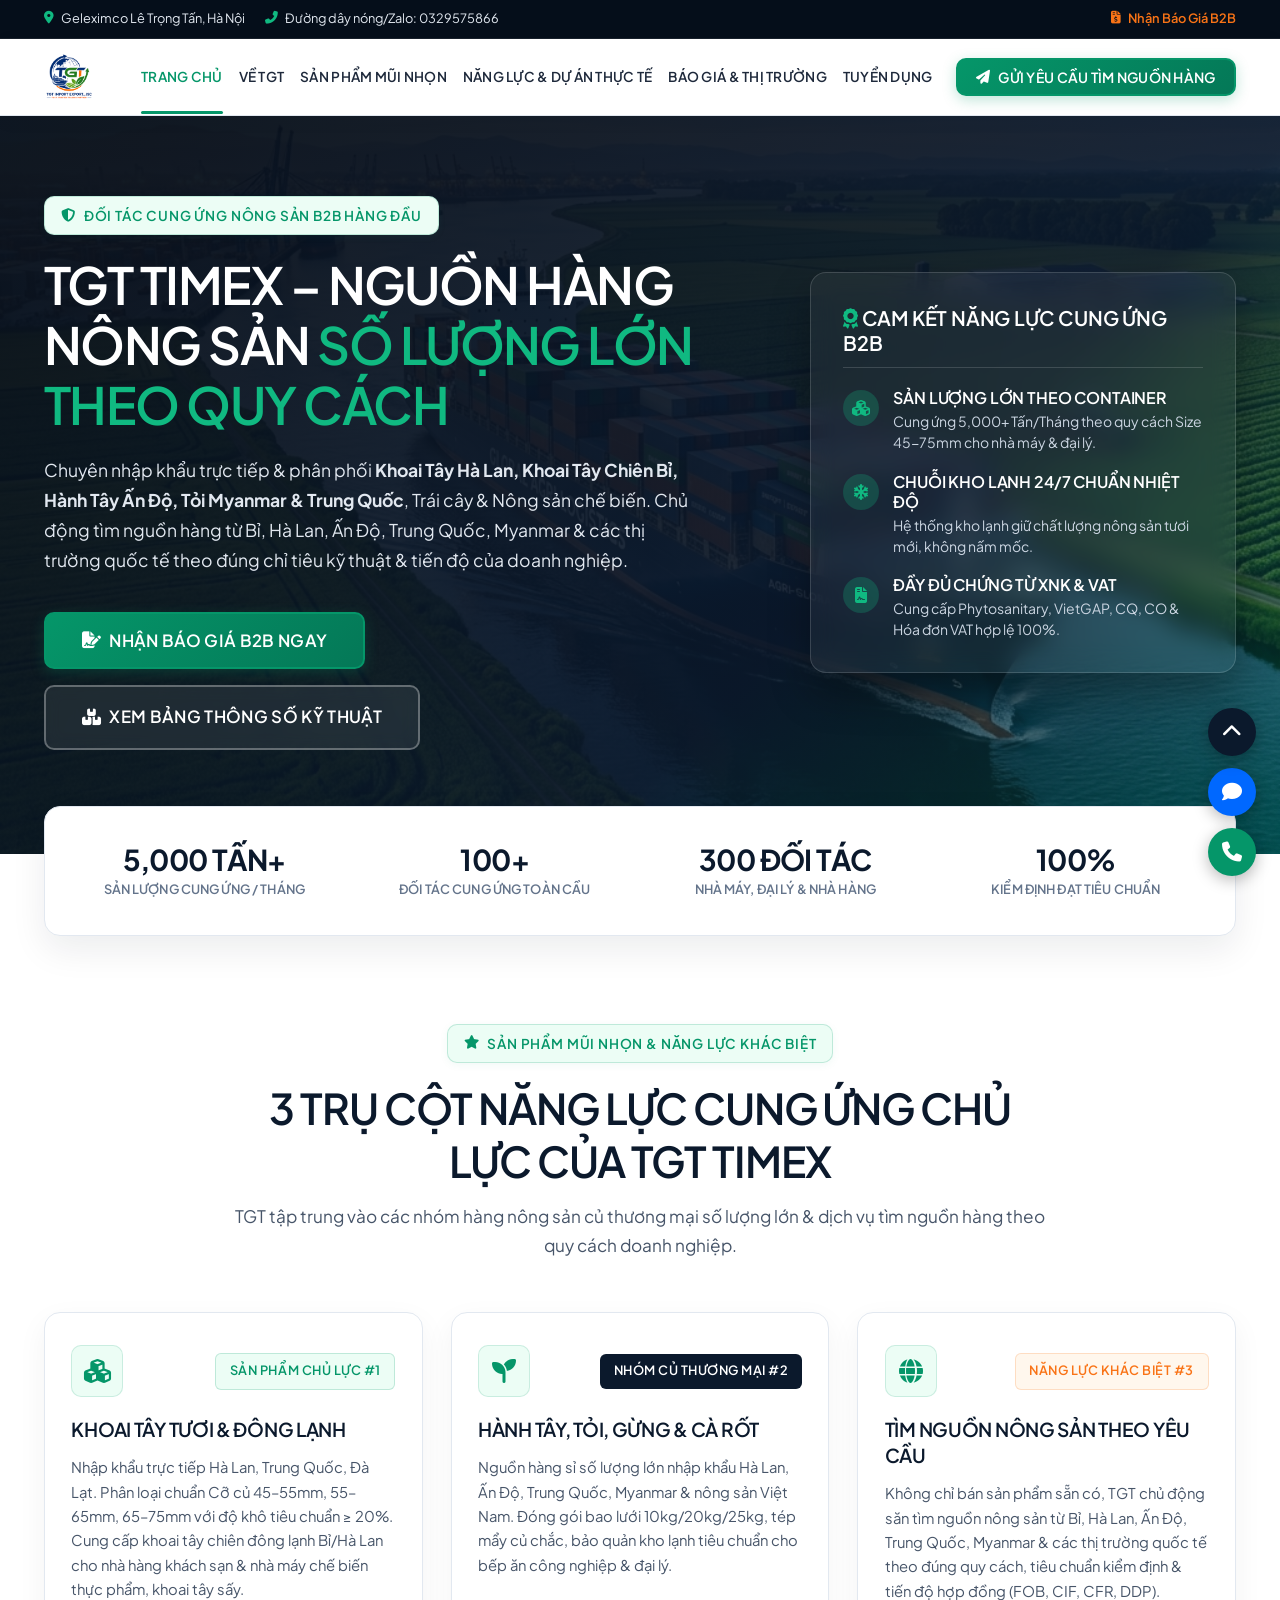
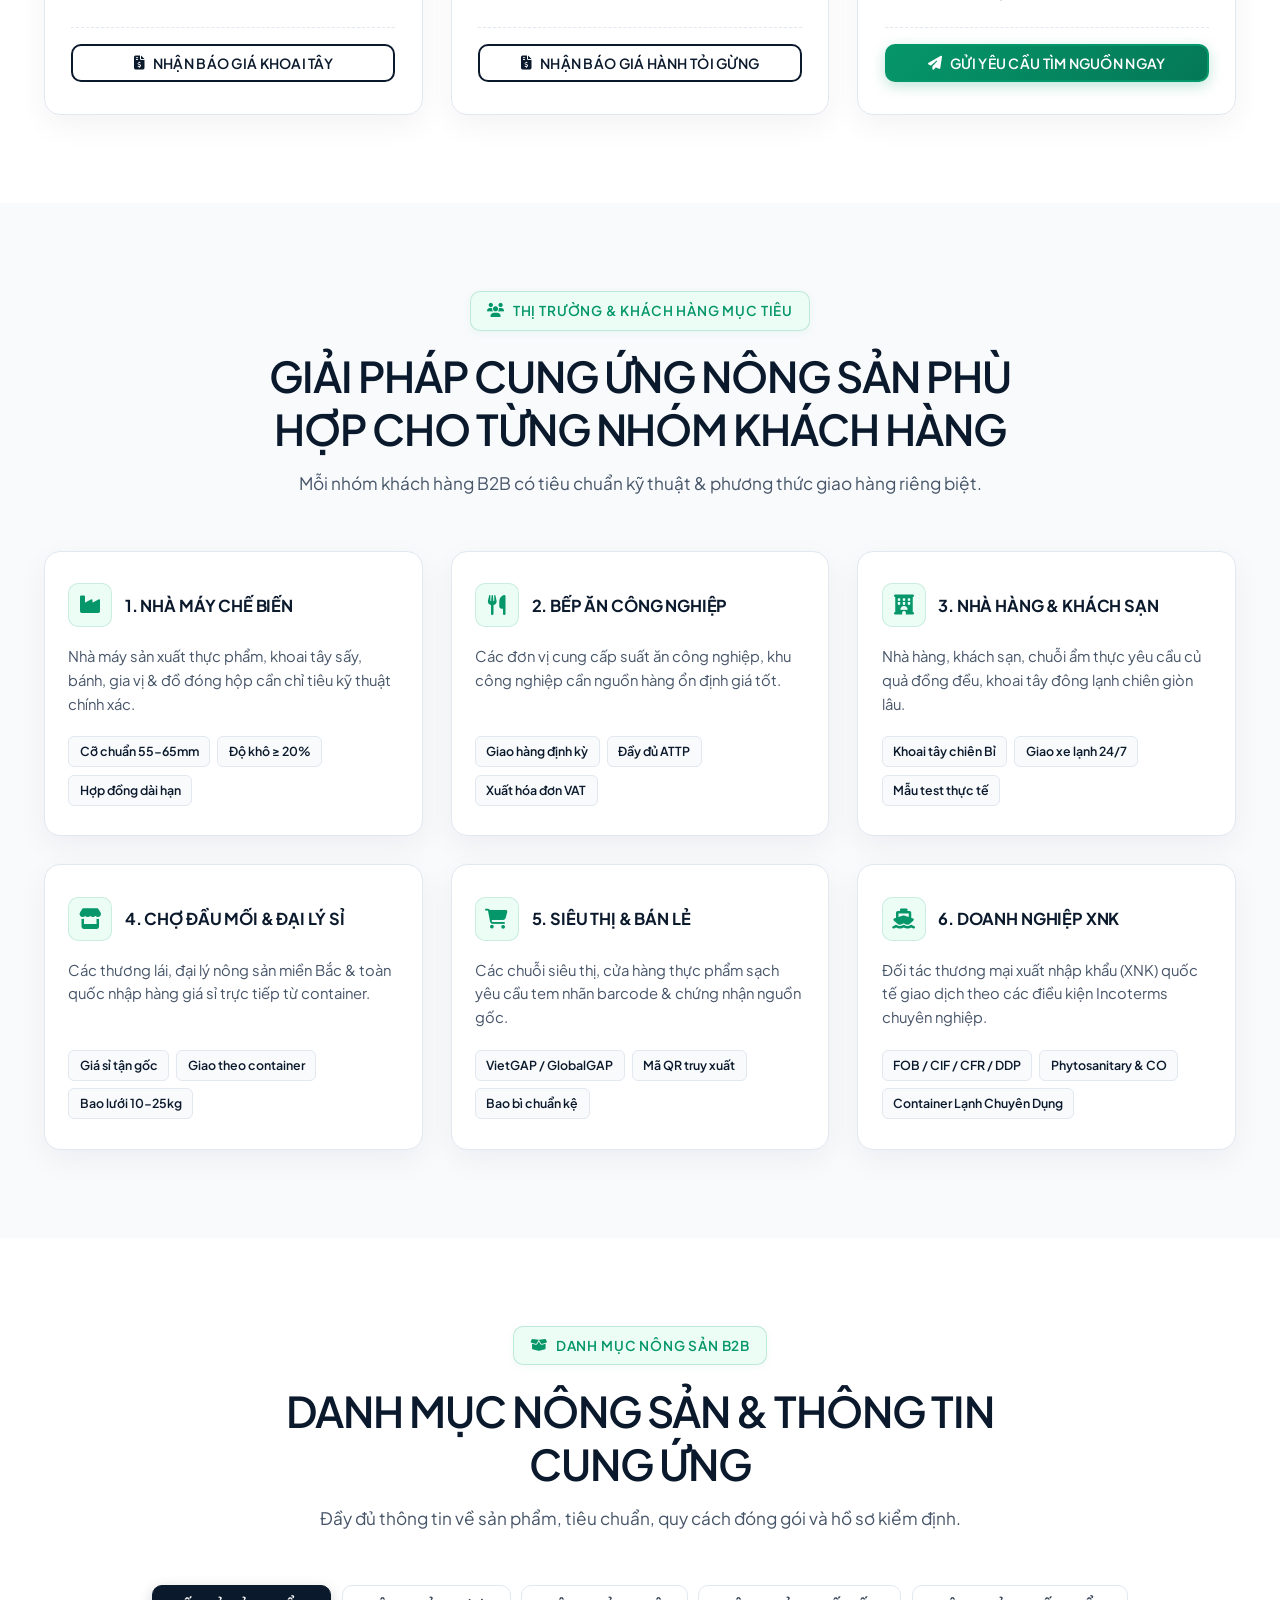
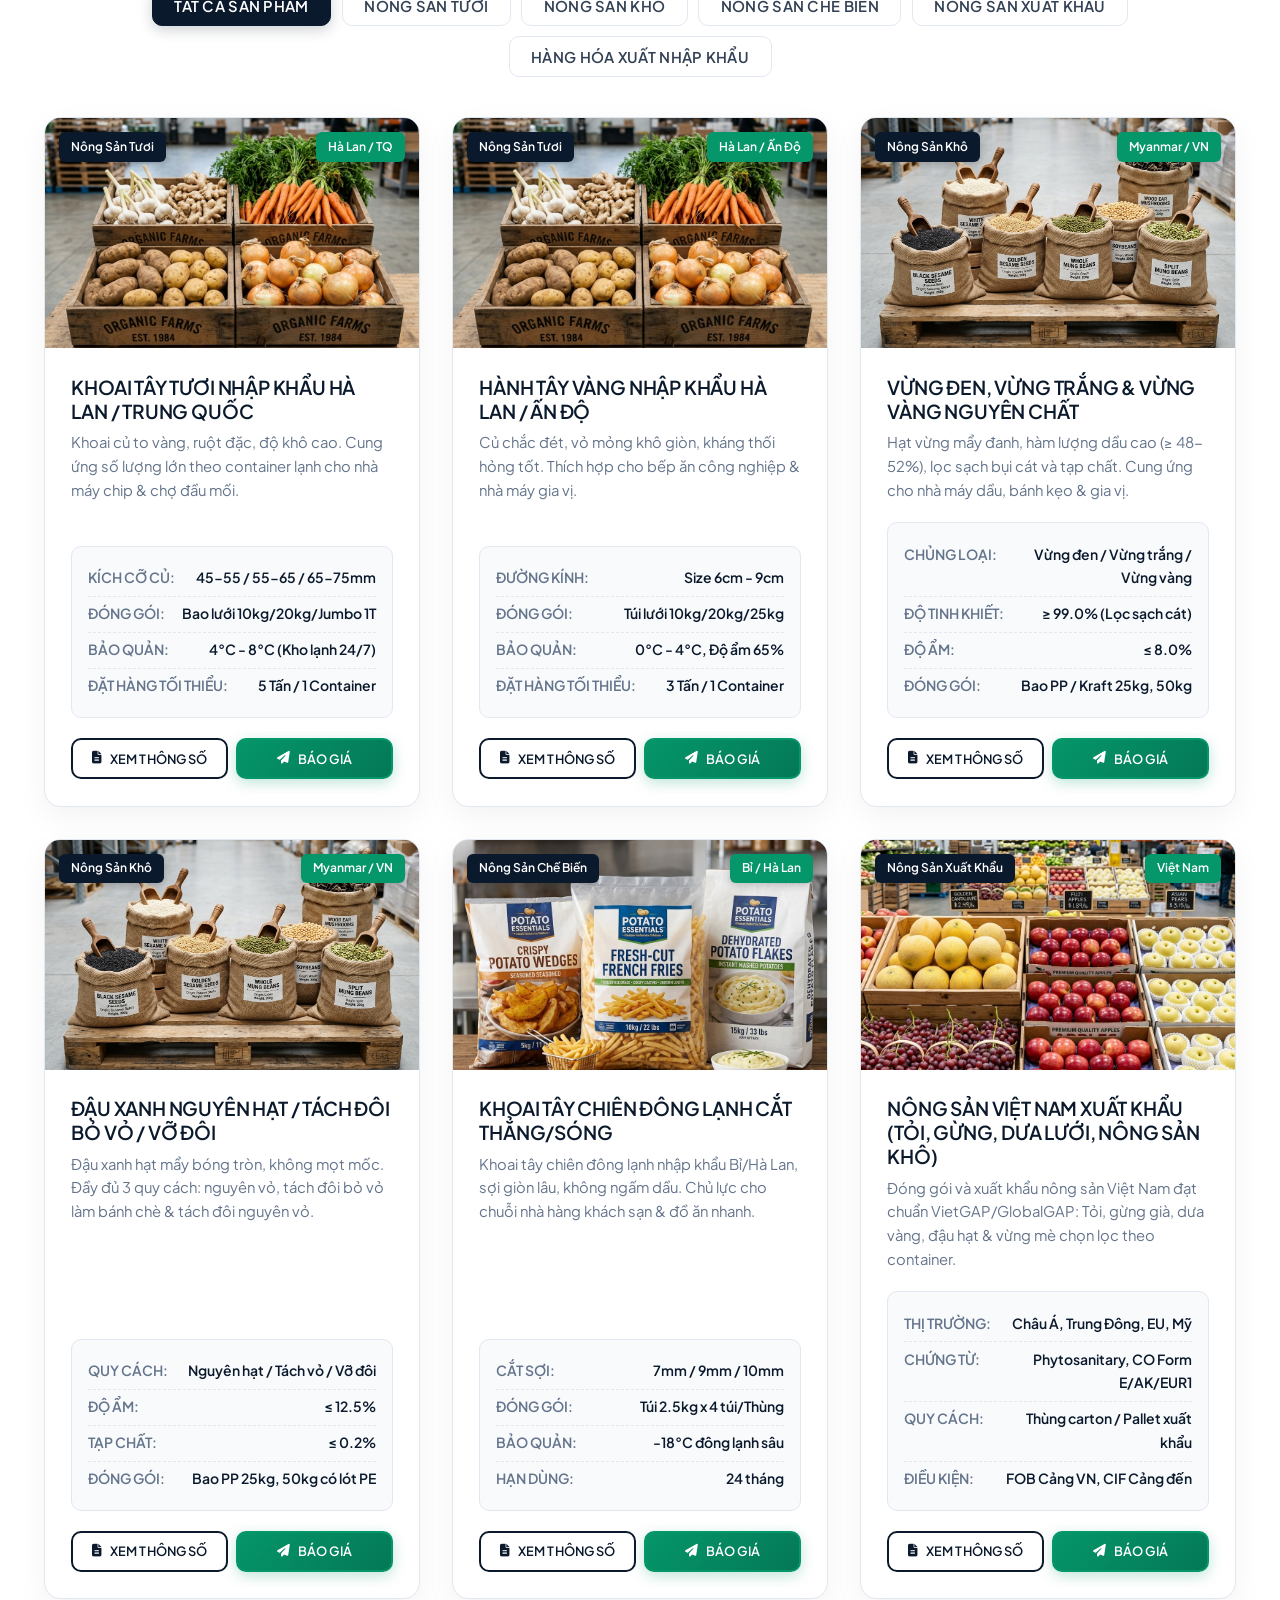
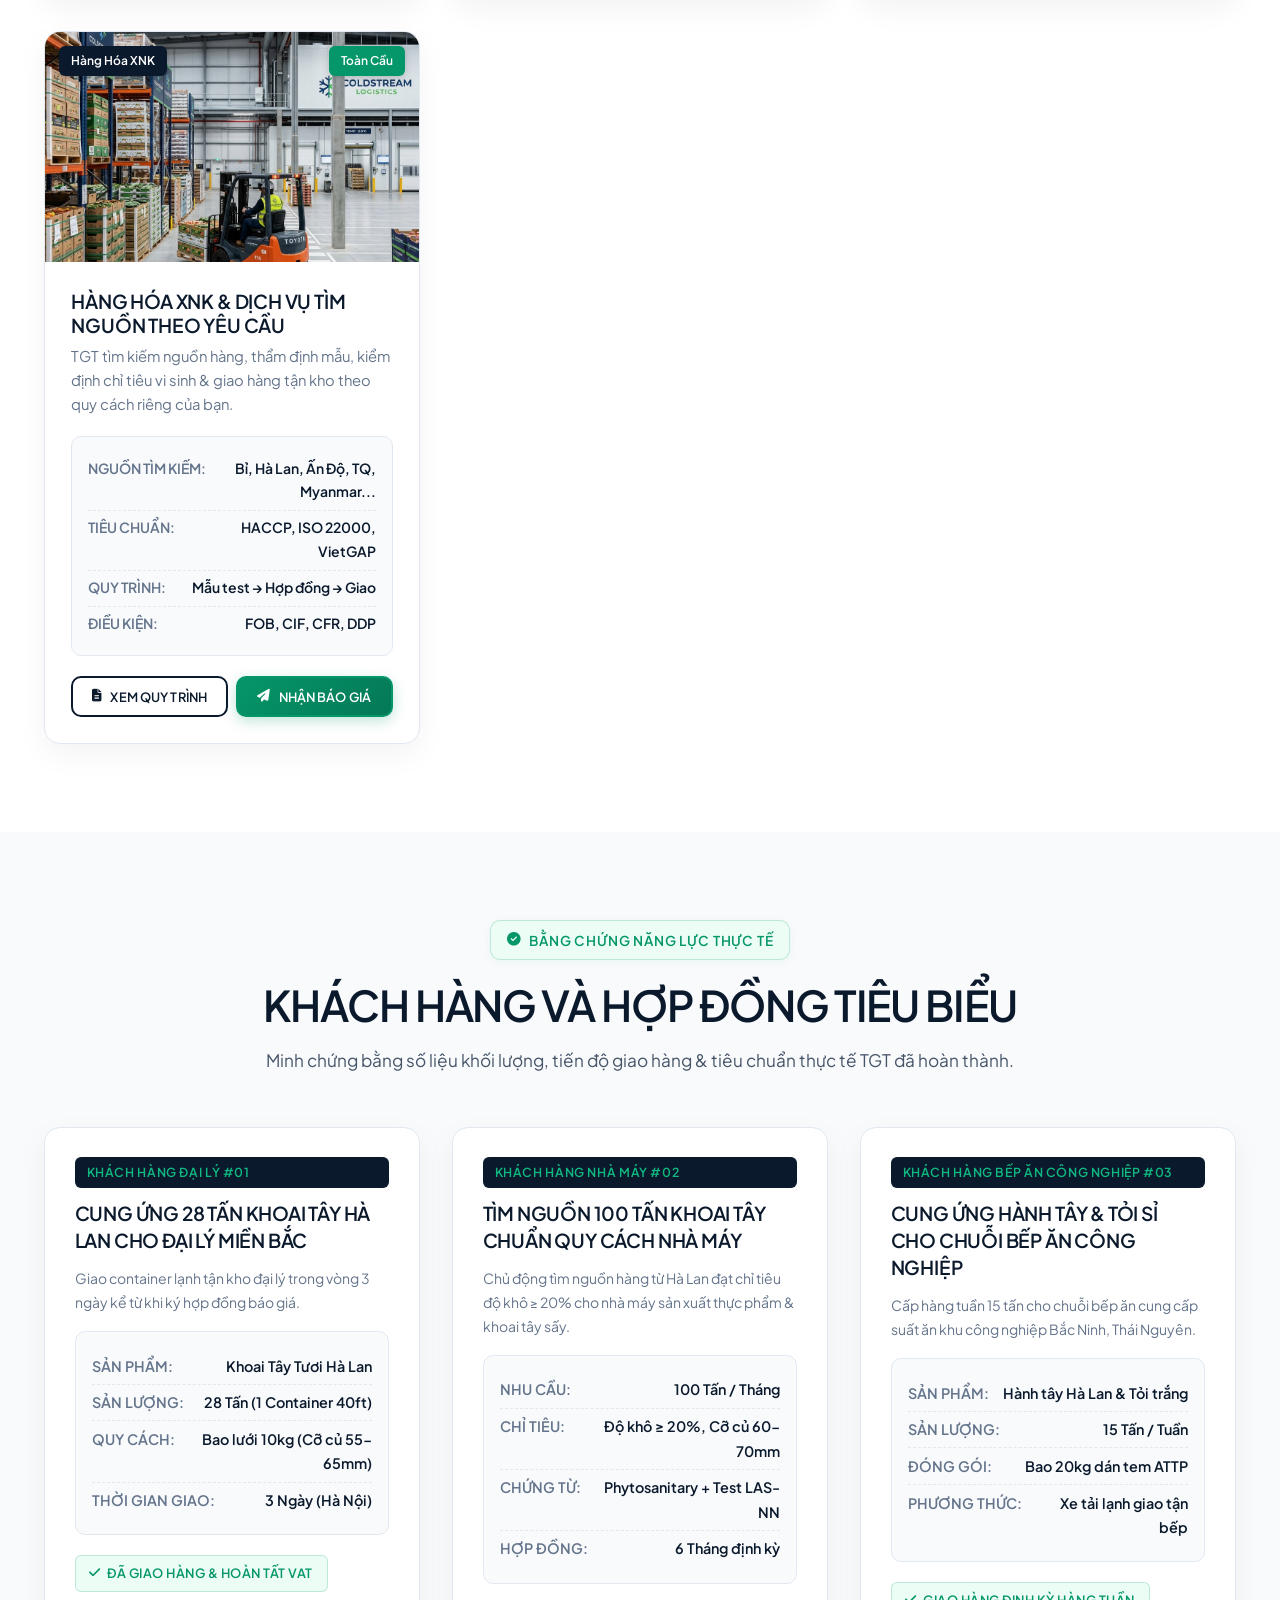
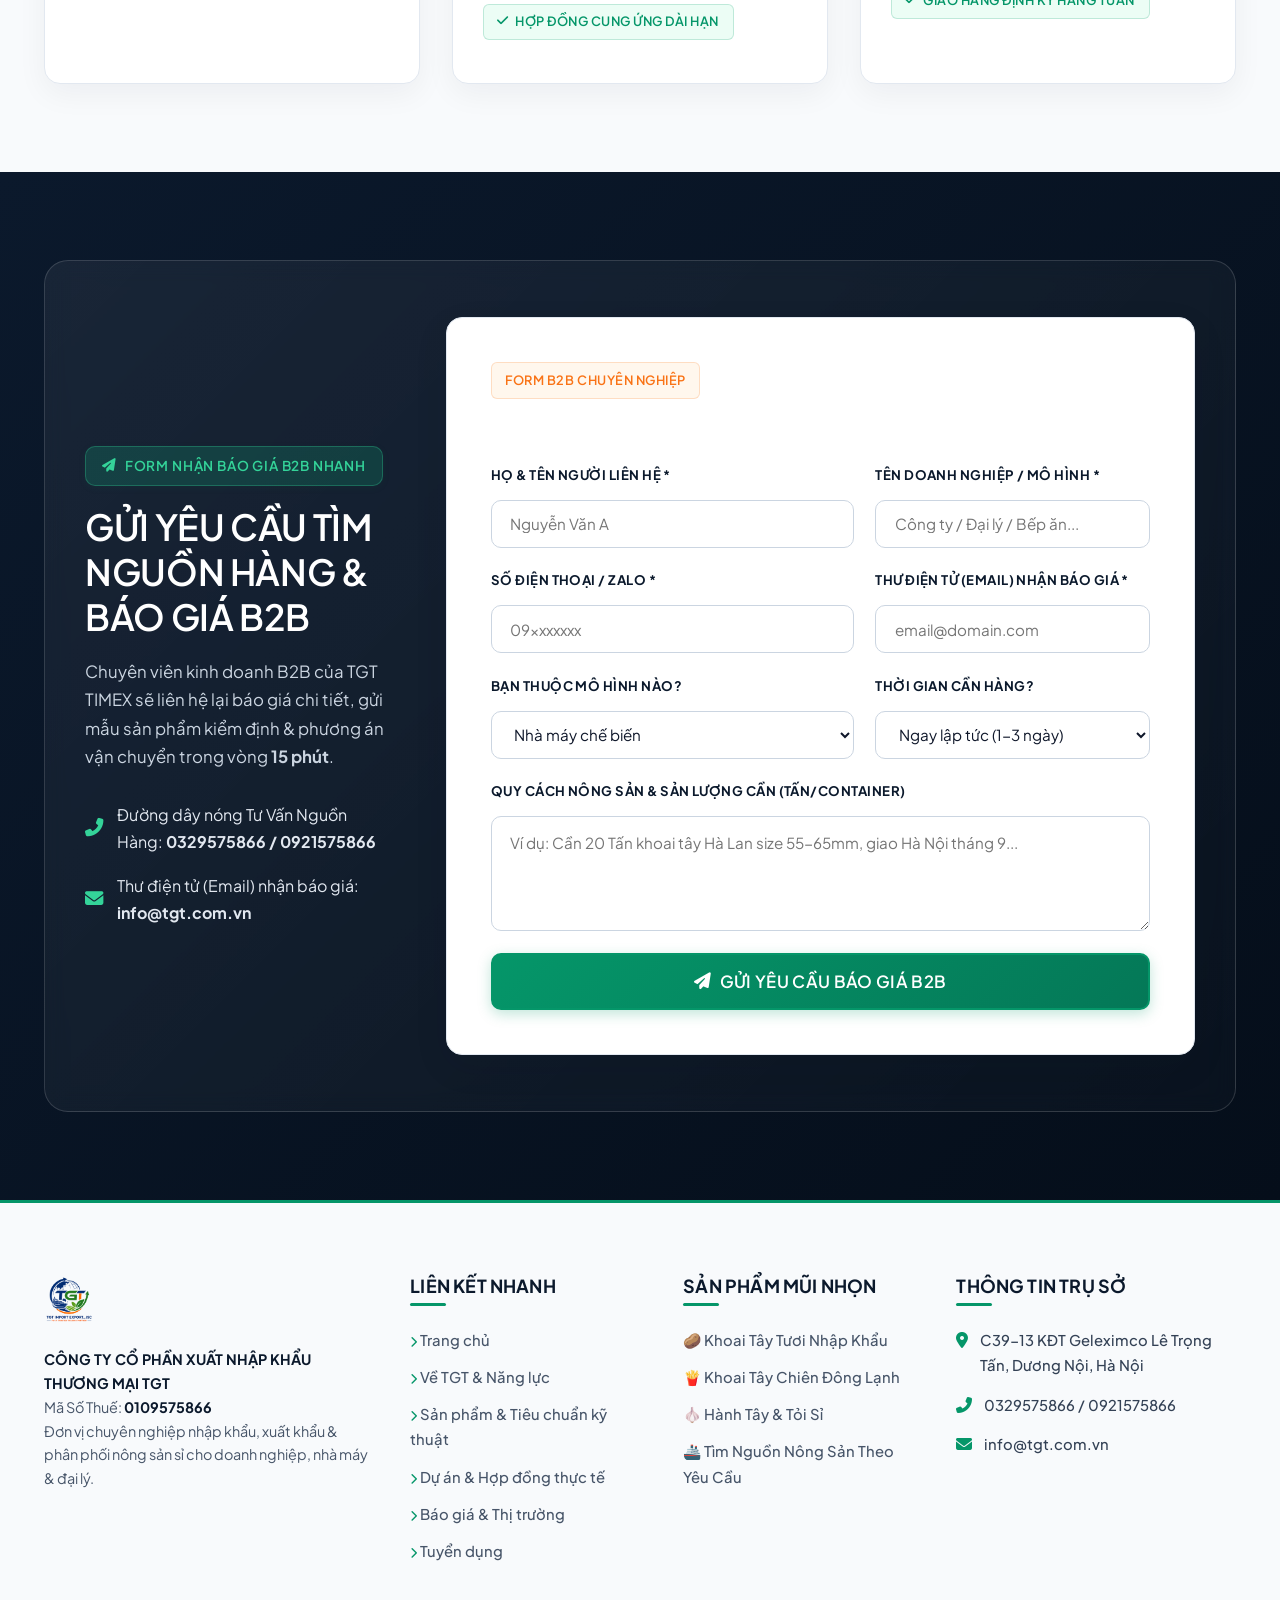
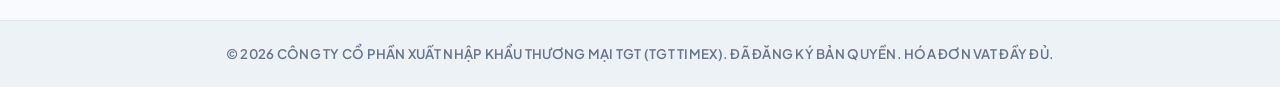
==== commit aa6b1417: "Add comprehensive dried produce category and products (sesame, mung beans, soybeans, mushrooms, suga" ====
--- a/index.html
+++ b/index.html
@@ -311,18 +311,19 @@
 
             <div class="filter-tabs">
                 <button class="filter-btn active" data-filter="all">Tất cả sản phẩm</button>
-                <button class="filter-btn" data-filter="khoaitay">🥔 Khoai tây mũi nhọn</button>
-                <button class="filter-btn" data-filter="hanhtoigung">🧄 Hành - Tỏi - Gừng</button>
-                <button class="filter-btn" data-filter="traicay">🍎 Trái cây nhập khẩu</button>
-                <button class="filter-btn" data-filter="chietbien">🍟 Nông sản chế biến</button>
+                <button class="filter-btn" data-filter="nong-san-tuoi">Nông sản tươi</button>
+                <button class="filter-btn" data-filter="nong-san-kho">Nông sản khô</button>
+                <button class="filter-btn" data-filter="nong-san-che-bien">Nông sản chế biến</button>
+                <button class="filter-btn" data-filter="nong-san-xuat-khau">Nông sản xuất khẩu</button>
+                <button class="filter-btn" data-filter="hang-hoa-xnk">Hàng hóa xuất nhập khẩu</button>
             </div>
 
             <div class="product-grid">
                 <!-- Product 1: Khoai tây tươi -->
-                <div class="product-card" data-category="khoaitay">
+                <div class="product-card" data-category="nong-san-tuoi">
                     <div class="product-img-wrapper">
                         <img src="assets/images/fresh_produce.png" alt="Khoai tây tươi">
-                        <span class="product-category-tag">Khoai Tây Chủ Lực</span>
+                        <span class="product-category-tag">Nông Sản Tươi</span>
                         <span class="product-origin-badge">Hà Lan / TQ</span>
                     </div>
                     <div class="product-content">
@@ -348,14 +349,14 @@
                 </div>
 
                 <!-- Product 2: Hành tây -->
-                <div class="product-card" data-category="hanhtoigung">
+                <div class="product-card" data-category="nong-san-tuoi">
                     <div class="product-img-wrapper">
                         <img src="assets/images/fresh_produce.png" alt="Hành tây vàng">
-                        <span class="product-category-tag">Nhóm Củ Thương Mại</span>
+                        <span class="product-category-tag">Nông Sản Tươi</span>
                         <span class="product-origin-badge">Hà Lan / Ấn Độ</span>
                     </div>
                     <div class="product-content">
-                        <h3 class="product-title">HÀNH TÂY VÀNG NHẬP KHẨU HÀ LAN</h3>
+                        <h3 class="product-title">HÀNH TÂY VÀNG NHẬP KHẨU HÀ LAN / ẤN ĐỘ</h3>
                         <p class="product-desc">Củ chắc đét, vỏ mỏng khô giòn, kháng thối hỏng tốt. Thích hợp cho bếp ăn công nghiệp & nhà máy gia vị.</p>
                         
                         <div class="product-specs-list">
@@ -376,40 +377,69 @@
                     </div>
                 </div>
 
-                <!-- Product 3: Tỏi trắng -->
-                <div class="product-card" data-category="hanhtoigung">
+                <!-- Product 3: Vừng mè khô -->
+                <div class="product-card" data-category="nong-san-kho">
                     <div class="product-img-wrapper">
-                        <img src="assets/images/fresh_produce.png" alt="Tỏi trắng">
-                        <span class="product-category-tag">Nhóm Củ Thương Mại</span>
-                        <span class="product-origin-badge">TQ / Myanmar</span>
+                        <img src="assets/images/dried_produce.png" alt="Vừng mè khô">
+                        <span class="product-category-tag">Nông Sản Khô</span>
+                        <span class="product-origin-badge">Myanmar / VN</span>
                     </div>
                     <div class="product-content">
-                        <h3 class="product-title">TỎI TRẮNG & GỪNG GIÀ NHẬP KHẨU SỈ</h3>
-                        <p class="product-desc">Tỏi tép to mẩy đanh, gừng củ già cay nồng, nhập khẩu chính ngạch từ Trung Quốc, Myanmar & nguồn hàng chất lượng cao tại Việt Nam.</p>
+                        <h3 class="product-title">VỪNG ĐEN, VỪNG TRẮNG & VỪNG VÀNG NGUYÊN CHẤT</h3>
+                        <p class="product-desc">Hạt vừng mẩy đanh, hàm lượng dầu cao (≥ 48-52%), lọc sạch bụi cát và tạp chất. Cung ứng cho nhà máy dầu, bánh kẹo & gia vị.</p>
                         
                         <div class="product-specs-list">
-                            <div class="product-spec-item"><label>SIZE TÉP:</label> <span>4.5cm - 6.0cm</span></div>
-                            <div class="product-spec-item"><label>ĐÓNG GÓI:</label> <span>Bao lưới / Thùng 10kg</span></div>
-                            <div class="product-spec-item"><label>BẢO QUẢN:</label> <span>-1°C - 1°C kho lạnh khô</span></div>
-                            <div class="product-spec-item"><label>ĐẶT HÀNG TỐI THIỂU:</label> <span>2 Tấn</span></div>
+                            <div class="product-spec-item"><label>CHỦNG LOẠI:</label> <span>Vừng đen / Vừng trắng / Vừng vàng</span></div>
+                            <div class="product-spec-item"><label>ĐỘ TINH KHIẾT:</label> <span>≥ 99.0% (Lọc sạch cát)</span></div>
+                            <div class="product-spec-item"><label>ĐỘ ẨM:</label> <span>≤ 8.0%</span></div>
+                            <div class="product-spec-item"><label>ĐÓNG GÓI:</label> <span>Bao PP / Kraft 25kg, 50kg</span></div>
                         </div>
 
                         <div class="product-actions">
-                            <button class="btn btn-outline-navy btn-sm btn-quickview" data-product="garlic-fresh" style="flex:1;">
+                            <button class="btn btn-outline-navy btn-sm btn-quickview" data-product="sesame-seeds" style="flex:1;">
                                 <i class="fas fa-file-lines"></i> Xem Thông Số
                             </button>
-                            <button class="btn btn-primary btn-sm trigger-rfq-modal" data-product-name="Tỏi Trắng & Tỏi Tím Sỉ" style="flex:1;">
+                            <button class="btn btn-primary btn-sm trigger-rfq-modal" data-product-name="Vừng Đen, Vừng Trắng & Vừng Vàng" style="flex:1;">
                                 <i class="fas fa-paper-plane"></i> Báo Giá
                             </button>
                         </div>
                     </div>
                 </div>
 
-                <!-- Product 4: Khoai tây chiên đông lạnh -->
-                <div class="product-card" data-category="chietbien">
+                <!-- Product 4: Đậu xanh -->
+                <div class="product-card" data-category="nong-san-kho">
+                    <div class="product-img-wrapper">
+                        <img src="assets/images/dried_produce.png" alt="Đậu xanh nguyên hạt và tách vỏ">
+                        <span class="product-category-tag">Nông Sản Khô</span>
+                        <span class="product-origin-badge">Myanmar / VN</span>
+                    </div>
+                    <div class="product-content">
+                        <h3 class="product-title">ĐẬU XANH NGUYÊN HẠT / TÁCH ĐÔI BỎ VỎ / VỠ ĐÔI</h3>
+                        <p class="product-desc">Đậu xanh hạt mẩy bóng tròn, không mọt mốc. Đầy đủ 3 quy cách: nguyên vỏ, tách đôi bỏ vỏ làm bánh chè & tách đôi nguyên vỏ.</p>
+                        
+                        <div class="product-specs-list">
+                            <div class="product-spec-item"><label>QUY CÁCH:</label> <span>Nguyên hạt / Tách vỏ / Vỡ đôi</span></div>
+                            <div class="product-spec-item"><label>ĐỘ ẨM:</label> <span>≤ 12.5%</span></div>
+                            <div class="product-spec-item"><label>TẠP CHẤT:</label> <span>≤ 0.2%</span></div>
+                            <div class="product-spec-item"><label>ĐÓNG GÓI:</label> <span>Bao PP 25kg, 50kg có lót PE</span></div>
+                        </div>
+
+                        <div class="product-actions">
+                            <button class="btn btn-outline-navy btn-sm btn-quickview" data-product="mung-beans" style="flex:1;">
+                                <i class="fas fa-file-lines"></i> Xem Thông Số
+                            </button>
+                            <button class="btn btn-primary btn-sm trigger-rfq-modal" data-product-name="Đậu Xanh Nguyên Hạt & Tách Vỏ" style="flex:1;">
+                                <i class="fas fa-paper-plane"></i> Báo Giá
+                            </button>
+                        </div>
+                    </div>
+                </div>
+
+                <!-- Product 5: Khoai tây chiên đông lạnh -->
+                <div class="product-card" data-category="nong-san-che-bien">
                     <div class="product-img-wrapper">
                         <img src="assets/images/processed_potatoes.png" alt="Khoai tây đông lạnh">
-                        <span class="product-category-tag">Đông Lạnh Nhà Hàng Khách Sạn</span>
+                        <span class="product-category-tag">Nông Sản Chế Biến</span>
                         <span class="product-origin-badge">Bỉ / Hà Lan</span>
                     </div>
                     <div class="product-content">
@@ -434,44 +464,44 @@
                     </div>
                 </div>
 
-                <!-- Product 5: Dưa vàng -->
-                <div class="product-card" data-category="traicay">
+                <!-- Product 6: Nông sản xuất khẩu -->
+                <div class="product-card" data-category="nong-san-xuat-khau">
                     <div class="product-img-wrapper">
-                        <img src="assets/images/fresh_fruits.png" alt="Dưa vàng hoàng kim">
-                        <span class="product-category-tag">Trái Cây Nhập & VN</span>
-                        <span class="product-origin-badge">VietGAP</span>
+                        <img src="assets/images/fresh_fruits.png" alt="Nông sản xuất khẩu Việt Nam">
+                        <span class="product-category-tag">Nông Sản Xuất Khẩu</span>
+                        <span class="product-origin-badge">Việt Nam</span>
                     </div>
                     <div class="product-content">
-                        <h3 class="product-title">DƯA VÀNG HOÀNG KIM CHUẨN VIETGAP</h3>
-                        <p class="product-desc">Dưa vàng vỏ lưới đẹp mắt, thịt giòn ngọt thanh (Brix > 13°). Cung cấp chuỗi siêu thị, F&B cao cấp và xuất khẩu.</p>
+                        <h3 class="product-title">NÔNG SẢN VIỆT NAM XUẤT KHẨU (TỎI, GỪNG, DƯA LƯỚI, NÔNG SẢN KHÔ)</h3>
+                        <p class="product-desc">Đóng gói và xuất khẩu nông sản Việt Nam đạt chuẩn VietGAP/GlobalGAP: Tỏi, gừng già, dưa vàng, đậu hạt & vừng mè chọn lọc theo container.</p>
                         
                         <div class="product-specs-list">
-                            <div class="product-spec-item"><label>TRỌNG LƯỢNG:</label> <span>1.2kg - 2.2kg / quả</span></div>
-                            <div class="product-spec-item"><label>ĐỘ NGỌT:</label> <span>≥ 13° Brix</span></div>
-                            <div class="product-spec-item"><label>ĐÓNG GÓI:</label> <span>Thùng carton 10kg</span></div>
-                            <div class="product-spec-item"><label>CHỨNG NHẬN:</label> <span>VietGAP, GlobalGAP</span></div>
+                            <div class="product-spec-item"><label>THỊ TRƯỜNG:</label> <span>Châu Á, Trung Đông, EU, Mỹ</span></div>
+                            <div class="product-spec-item"><label>CHỨNG TỪ:</label> <span>Phytosanitary, CO Form E/AK/EUR1</span></div>
+                            <div class="product-spec-item"><label>QUY CÁCH:</label> <span>Thùng carton / Pallet xuất khẩu</span></div>
+                            <div class="product-spec-item"><label>ĐIỀU KIỆN:</label> <span>FOB Cảng VN, CIF Cảng đến</span></div>
                         </div>
 
                         <div class="product-actions">
-                            <button class="btn btn-outline-navy btn-sm btn-quickview" data-product="cantaloupe-fruit" style="flex:1;">
+                            <button class="btn btn-outline-navy btn-sm btn-quickview" data-product="vn-export-produce" style="flex:1;">
                                 <i class="fas fa-file-lines"></i> Xem Thông Số
                             </button>
-                            <button class="btn btn-primary btn-sm trigger-rfq-modal" data-product-name="Dưa Vàng Hoàng Kim" style="flex:1;">
+                            <button class="btn btn-primary btn-sm trigger-rfq-modal" data-product-name="Nông Sản Việt Nam Xuất Khẩu" style="flex:1;">
                                 <i class="fas fa-paper-plane"></i> Báo Giá
                             </button>
                         </div>
                     </div>
                 </div>
 
-                <!-- Product 6: Sourcing B2B -->
-                <div class="product-card" data-category="khoaitay">
+                <!-- Product 7: Sourcing B2B -->
+                <div class="product-card" data-category="hang-hoa-xnk">
                     <div class="product-img-wrapper">
                         <img src="assets/images/cold_storage_warehouse.png" alt="Tìm Nguồn Hàng B2B">
-                        <span class="product-category-tag">Dịch Vụ Đặc Biệt</span>
+                        <span class="product-category-tag">Hàng Hóa XNK</span>
                         <span class="product-origin-badge">Toàn Cầu</span>
                     </div>
                     <div class="product-content">
-                        <h3 class="product-title">TÌM NGUỒN & NHẬP KHẨU NÔNG SẢN THEO YÊU CẦU</h3>
+                        <h3 class="product-title">HÀNG HÓA XNK & DỊCH VỤ TÌM NGUỒN THEO YÊU CẦU</h3>
                         <p class="product-desc">TGT tìm kiếm nguồn hàng, thẩm định mẫu, kiểm định chỉ tiêu vi sinh & giao hàng tận kho theo quy cách riêng của bạn.</p>
                         
                         <div class="product-specs-list">
@@ -482,10 +512,10 @@
                         </div>
 
                         <div class="product-actions">
-                            <button class="btn btn-outline-navy btn-sm btn-quickview" data-product="sourcing-b2b">
+                            <button class="btn btn-outline-navy btn-sm btn-quickview" data-product="sourcing-b2b" style="flex:1;">
                                 <i class="fas fa-file-lines"></i> XEM QUY TRÌNH
                             </button>
-                            <button class="btn btn-primary btn-sm trigger-rfq-modal" data-product-name="Tìm Nguồn Nông Sản Theo Yêu Cầu">
+                            <button class="btn btn-primary btn-sm trigger-rfq-modal" data-product-name="Tìm Nguồn Nông Sản Theo Yêu Cầu" style="flex:1;">
                                 <i class="fas fa-paper-plane"></i> NHẬN BÁO GIÁ
                             </button>
                         </div>
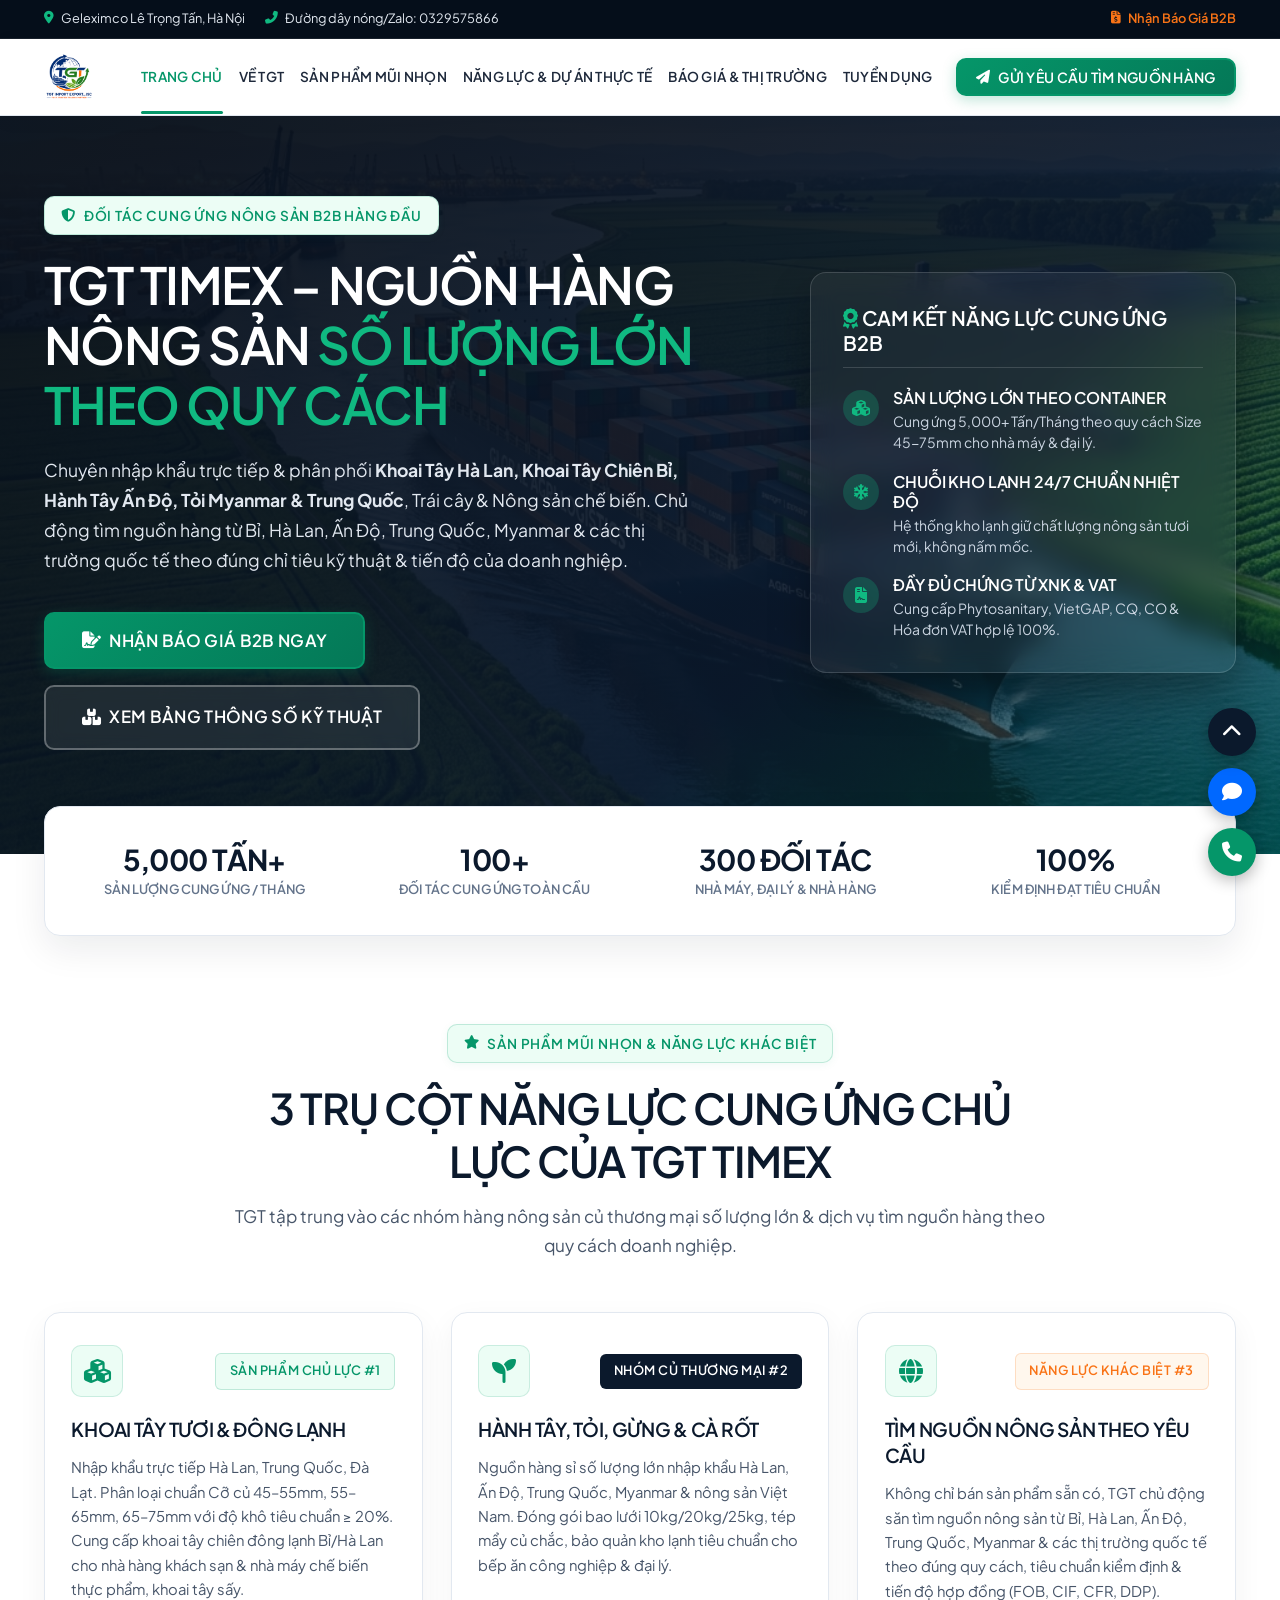
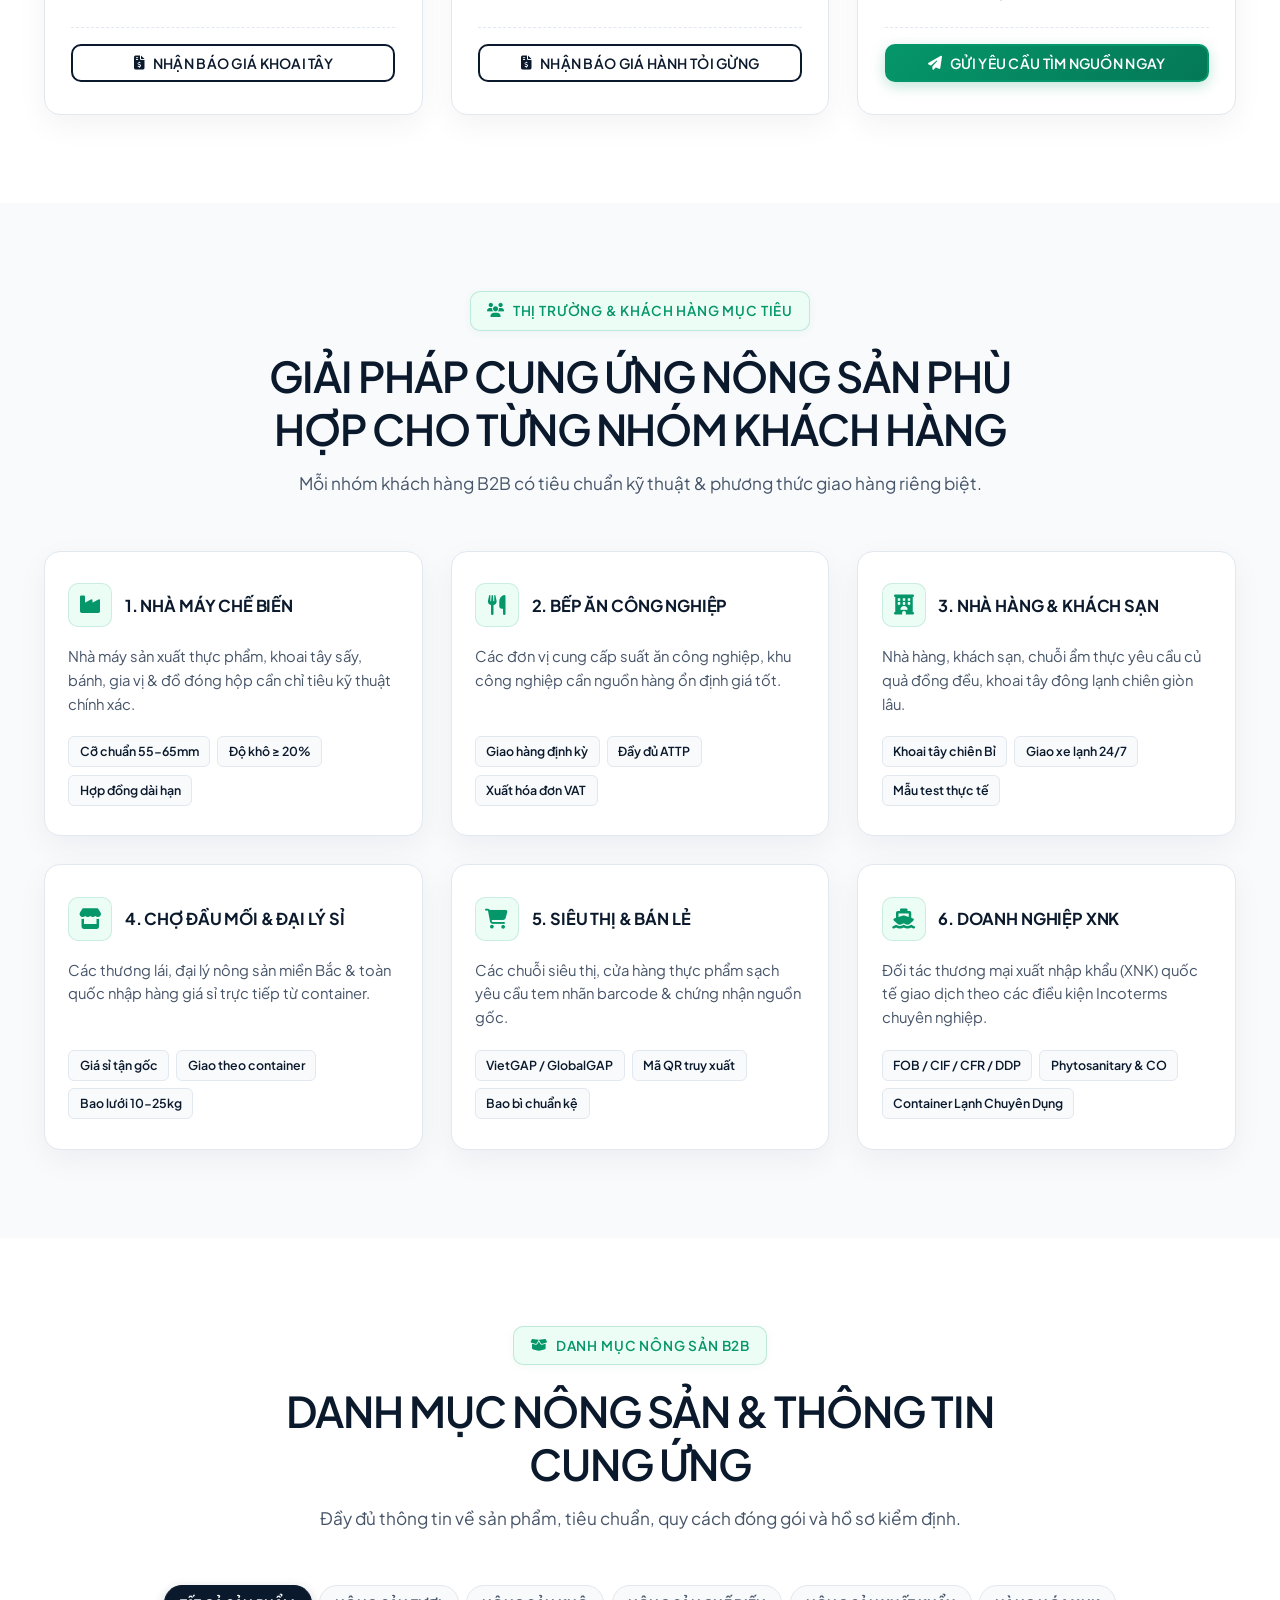
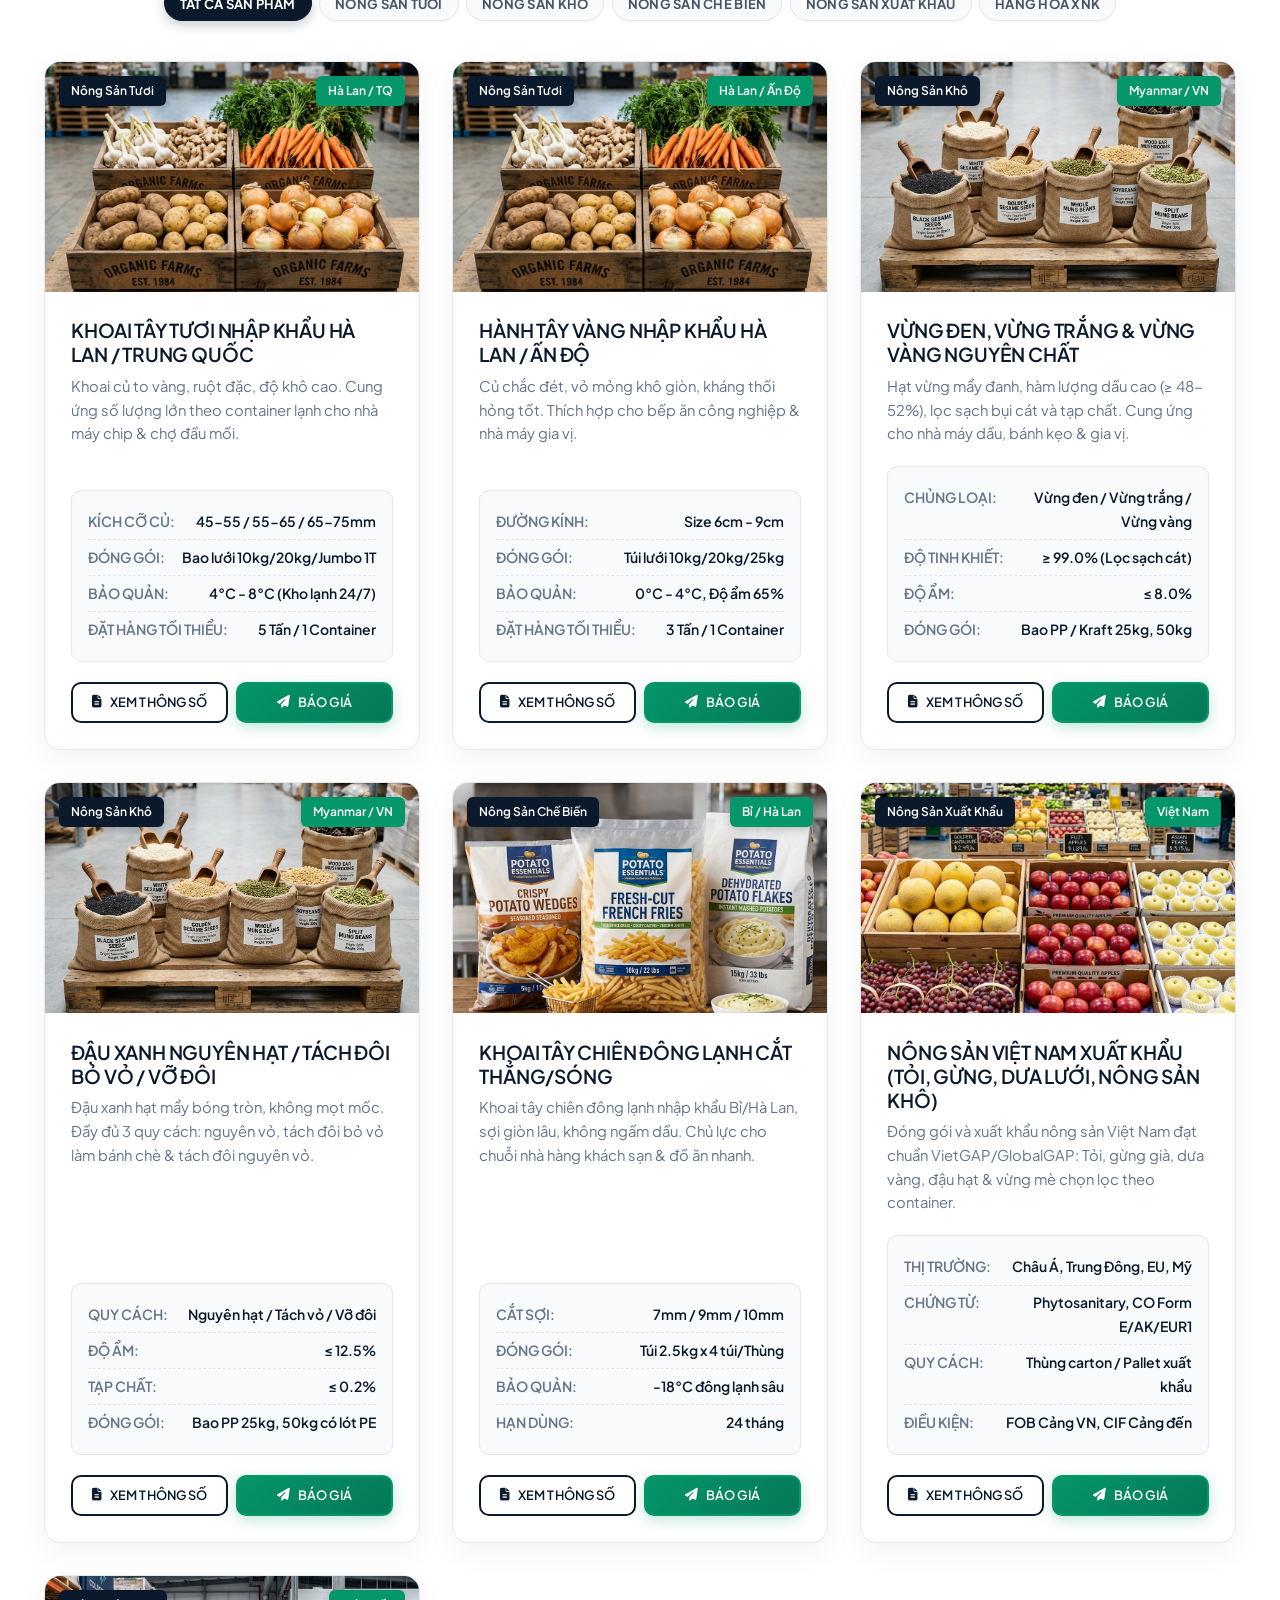
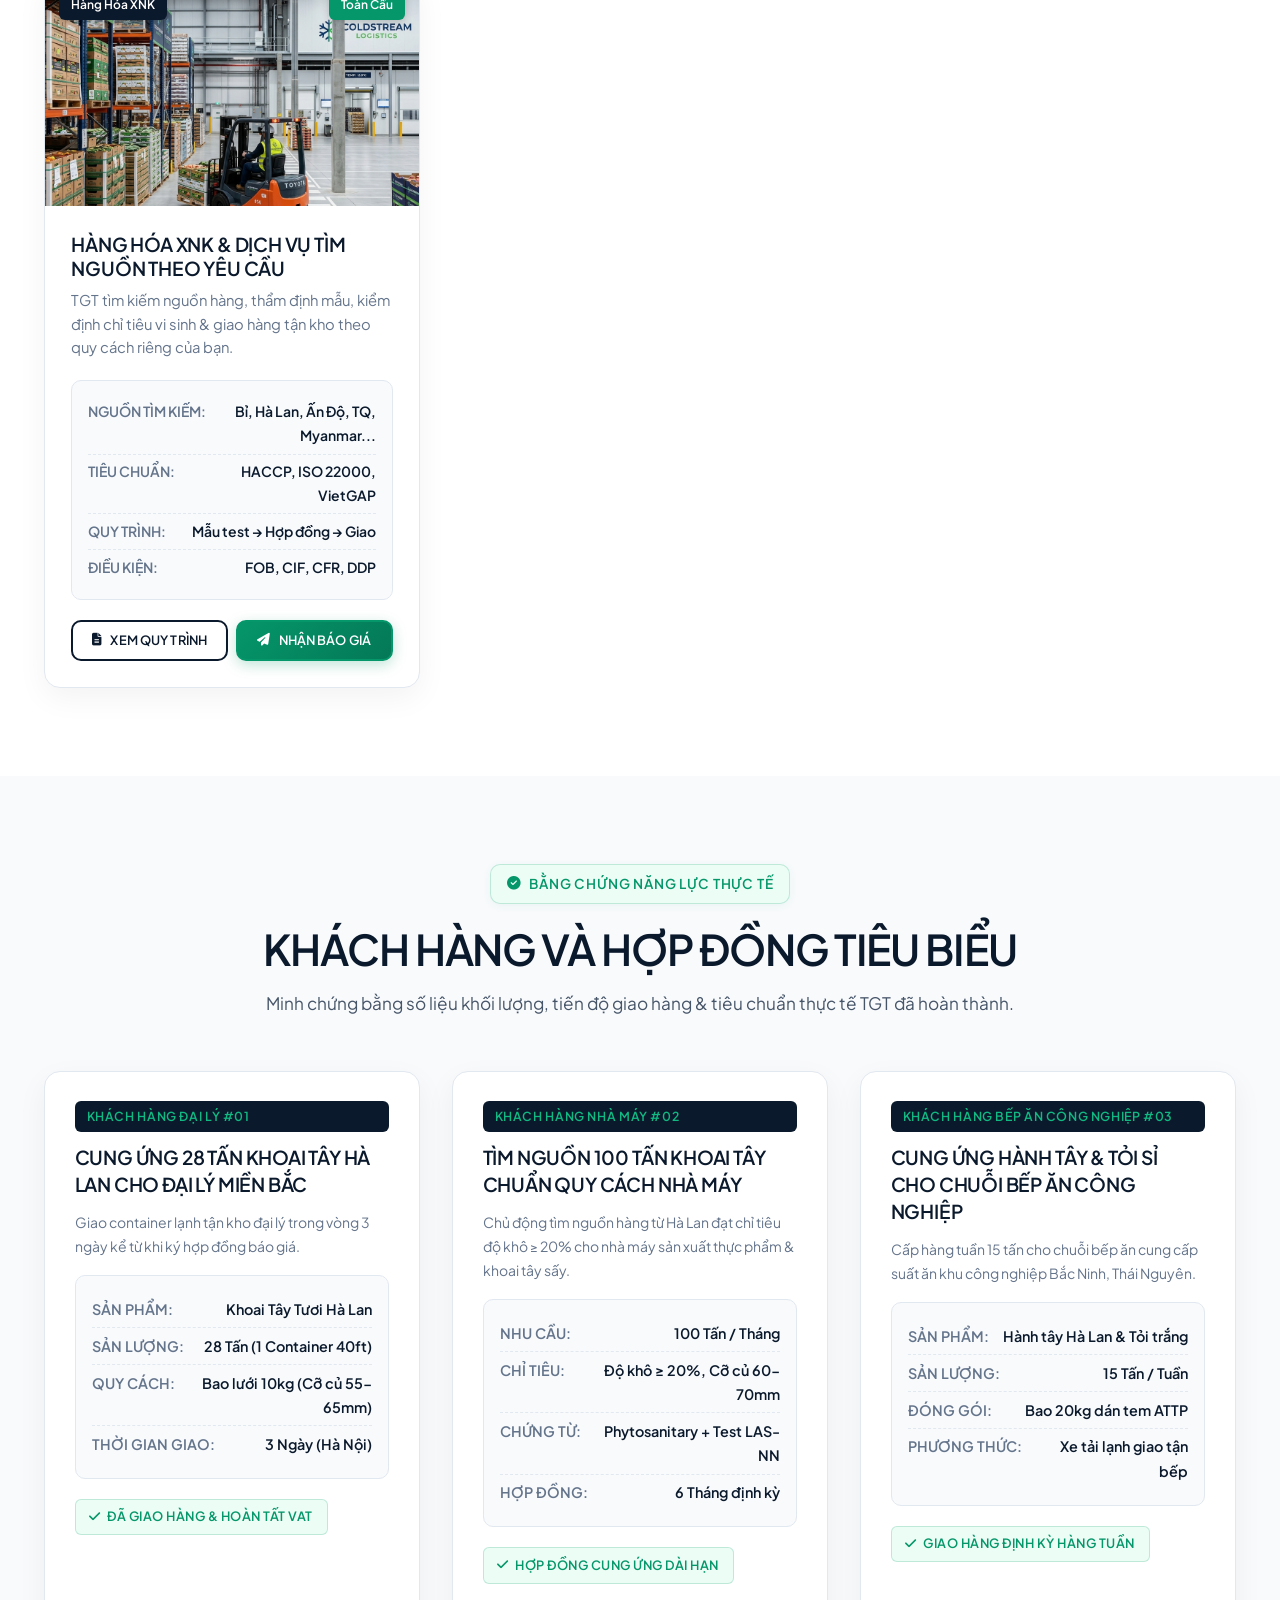
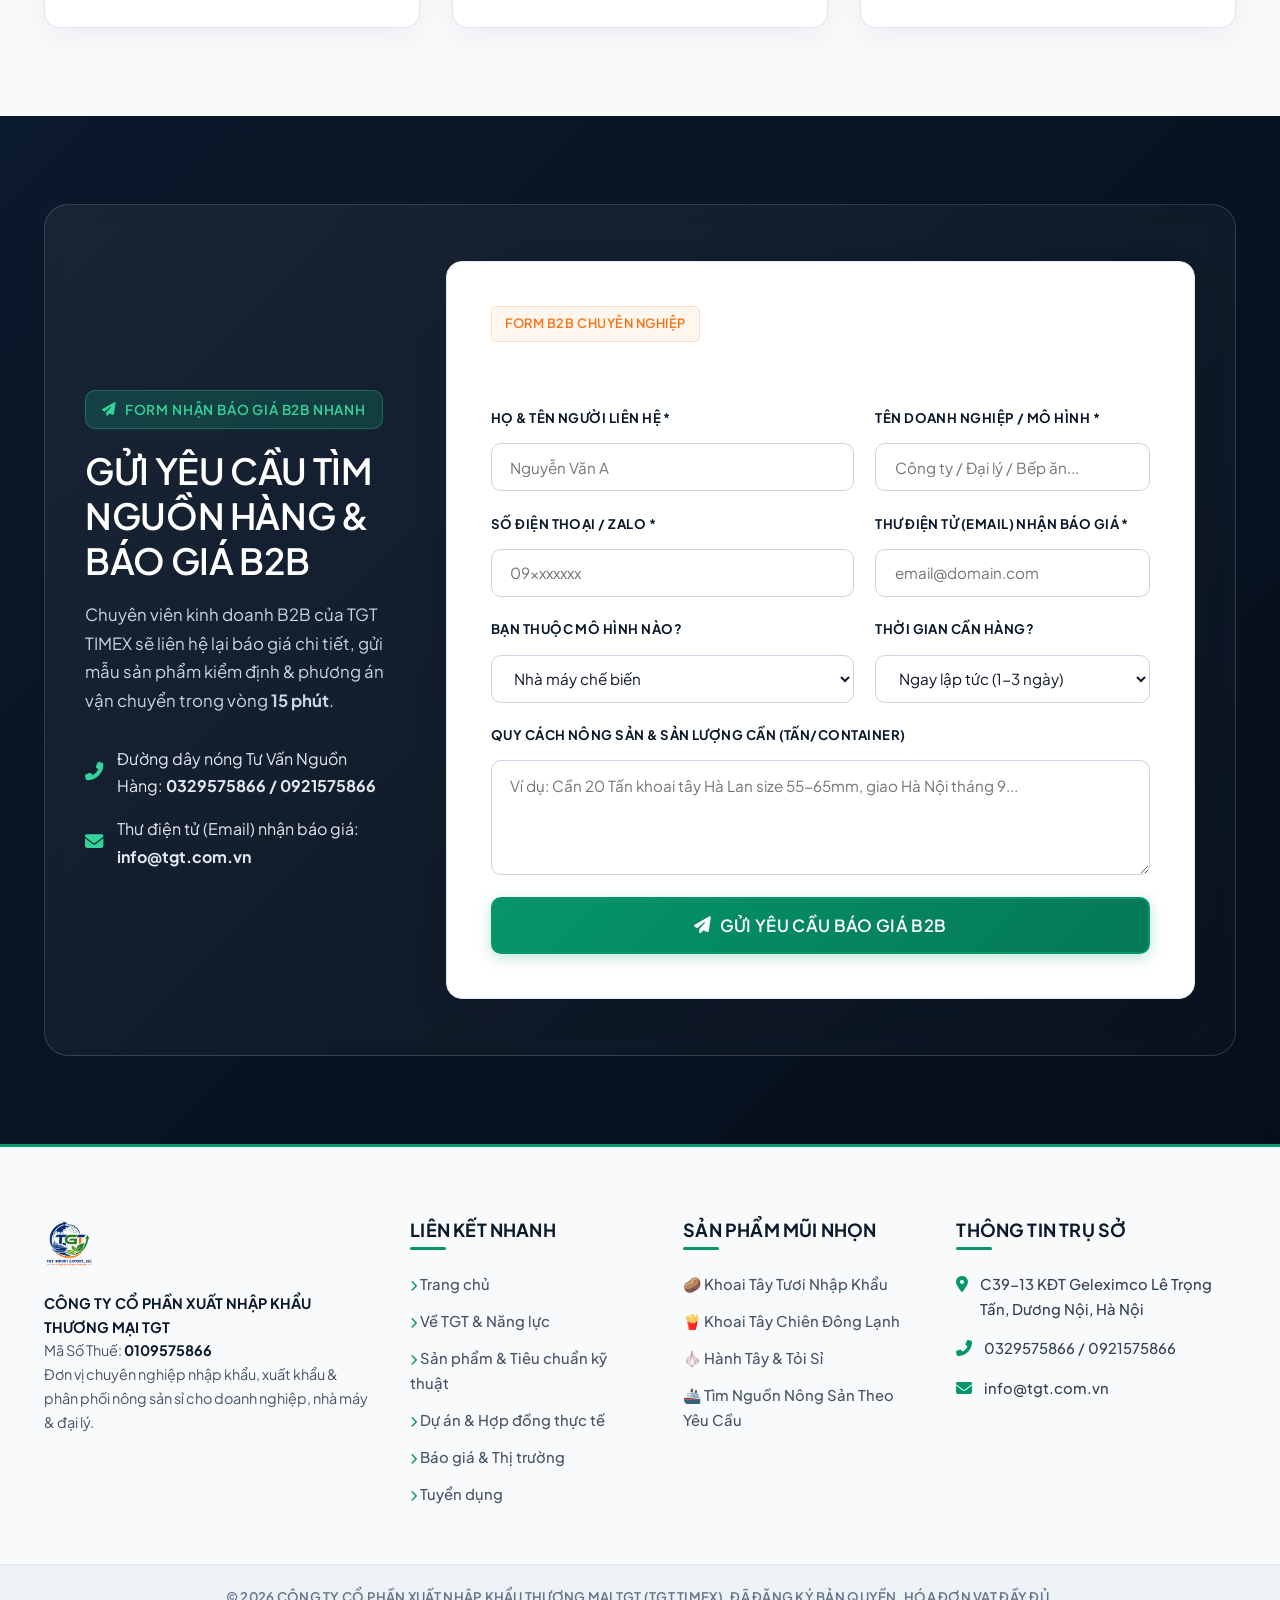
==== commit 86258784: "Fix UX/UI: redesign filter tabs to sleek single-line pill buttons with smooth horizontal swipe on mo" ====
--- a/index.html
+++ b/index.html
@@ -315,7 +315,7 @@
                 <button class="filter-btn" data-filter="nong-san-kho">Nông sản khô</button>
                 <button class="filter-btn" data-filter="nong-san-che-bien">Nông sản chế biến</button>
                 <button class="filter-btn" data-filter="nong-san-xuat-khau">Nông sản xuất khẩu</button>
-                <button class="filter-btn" data-filter="hang-hoa-xnk">Hàng hóa xuất nhập khẩu</button>
+                <button class="filter-btn" data-filter="hang-hoa-xnk">Hàng hóa XNK</button>
             </div>
 
             <div class="product-grid">
--- a/assets/css/main.css
+++ b/assets/css/main.css
@@ -1027,31 +1027,43 @@
 .filter-tabs {
     display: flex;
     justify-content: center;
-    gap: 0.65rem;
-    flex-wrap: wrap;
-    margin-bottom: 2.5rem;
+    align-items: center;
+    gap: 0.45rem;
+    flex-wrap: nowrap;
+    margin: 0 auto 2.5rem auto;
+    max-width: 100%;
 }
 
 .filter-btn {
-    padding: 0.65rem 1.35rem;
-    border-radius: var(--radius-md);
-    border: 1px solid var(--border-color);
-    background-color: #FFFFFF;
-    color: #334155;
+    padding: 0.52rem 0.95rem;
+    border-radius: 9999px;
+    border: 1px solid #E2E8F0;
+    background-color: #F8FAFC;
+    color: #475569;
     font-family: 'Plus Jakarta Sans', sans-serif;
-    font-weight: 600;
-    font-size: 0.925rem;
+    font-weight: 700;
+    font-size: 0.815rem;
     cursor: pointer;
-    transition: var(--transition-smooth);
+    transition: all 0.2s cubic-bezier(0.4, 0, 0.2, 1);
     text-transform: uppercase !important;
     letter-spacing: 0.02em;
-}
-
-.filter-btn:hover, .filter-btn.active {
+    white-space: nowrap;
+    box-shadow: 0 1px 2px rgba(0, 0, 0, 0.03);
+}
+
+.filter-btn:hover {
+    background-color: #FFFFFF;
+    color: var(--primary-navy);
+    border-color: var(--primary-navy);
+    box-shadow: 0 3px 8px rgba(11, 25, 44, 0.08);
+    transform: translateY(-1px);
+}
+
+.filter-btn.active {
     background-color: var(--primary-navy);
     color: #FFFFFF;
     border-color: var(--primary-navy);
-    box-shadow: 0 4px 14px rgba(11, 25, 44, 0.2);
+    box-shadow: 0 4px 12px rgba(11, 25, 44, 0.22);
 }
 
 .product-grid {
@@ -1746,6 +1758,7 @@
     }
 
     /* Product Filter Horizontal Scroll Bar */
+    .filter-tabs,
     .product-filter-bar {
         display: flex !important;
         flex-wrap: nowrap !important;
@@ -1758,6 +1771,7 @@
         scrollbar-width: none;
     }
 
+    .filter-tabs::-webkit-scrollbar,
     .product-filter-bar::-webkit-scrollbar {
         display: none;
     }
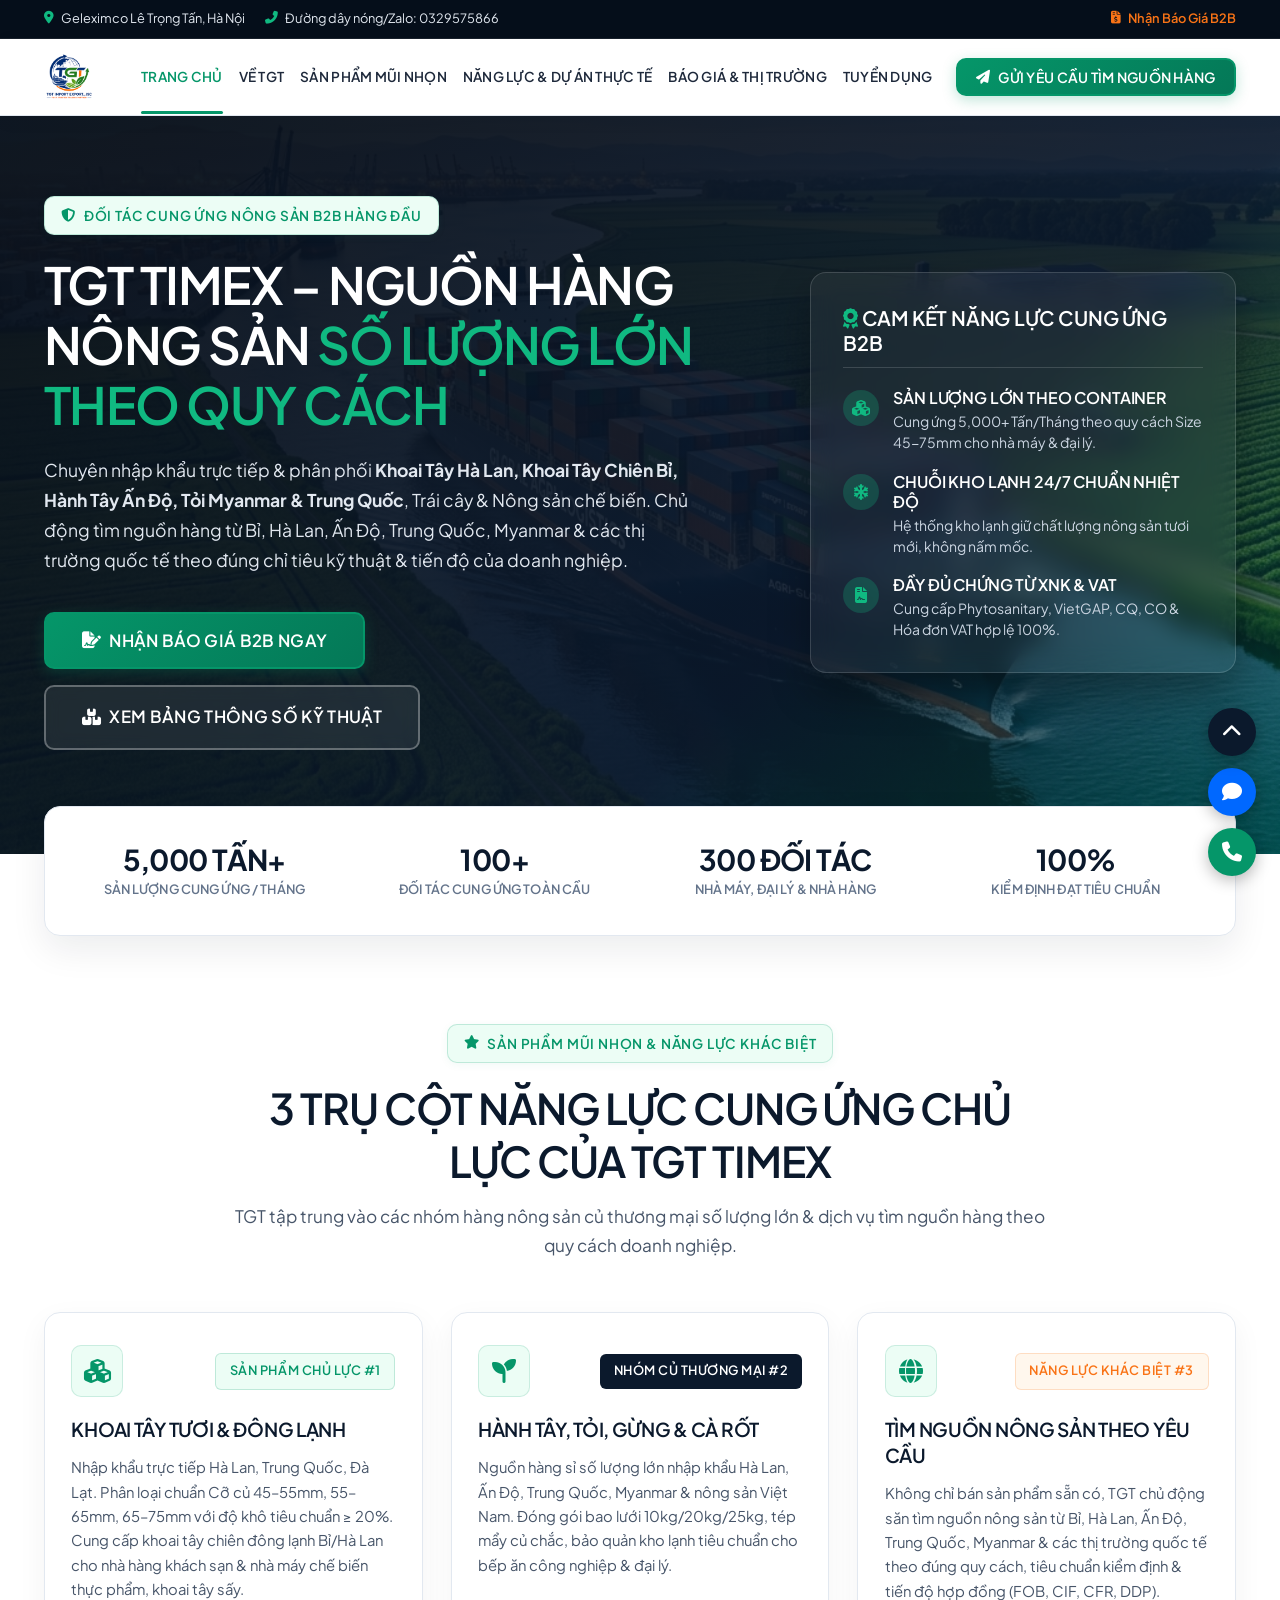
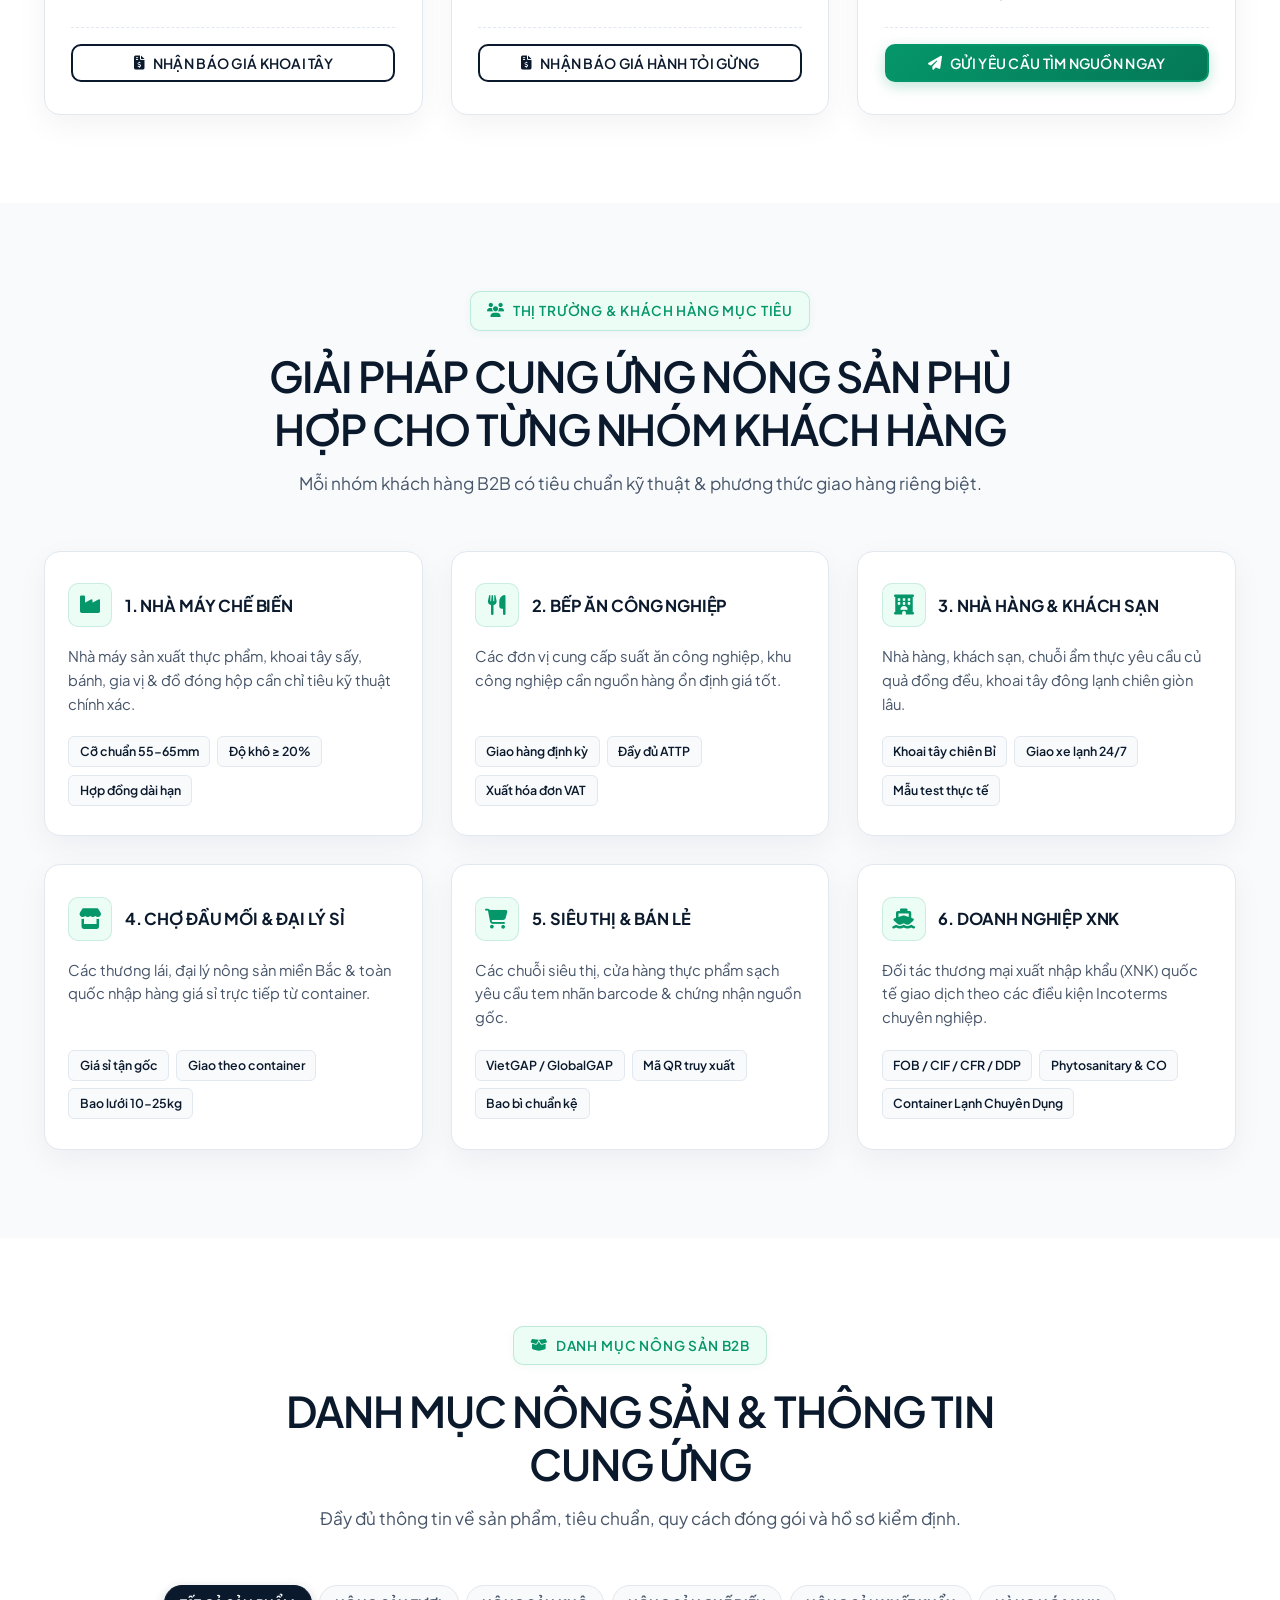
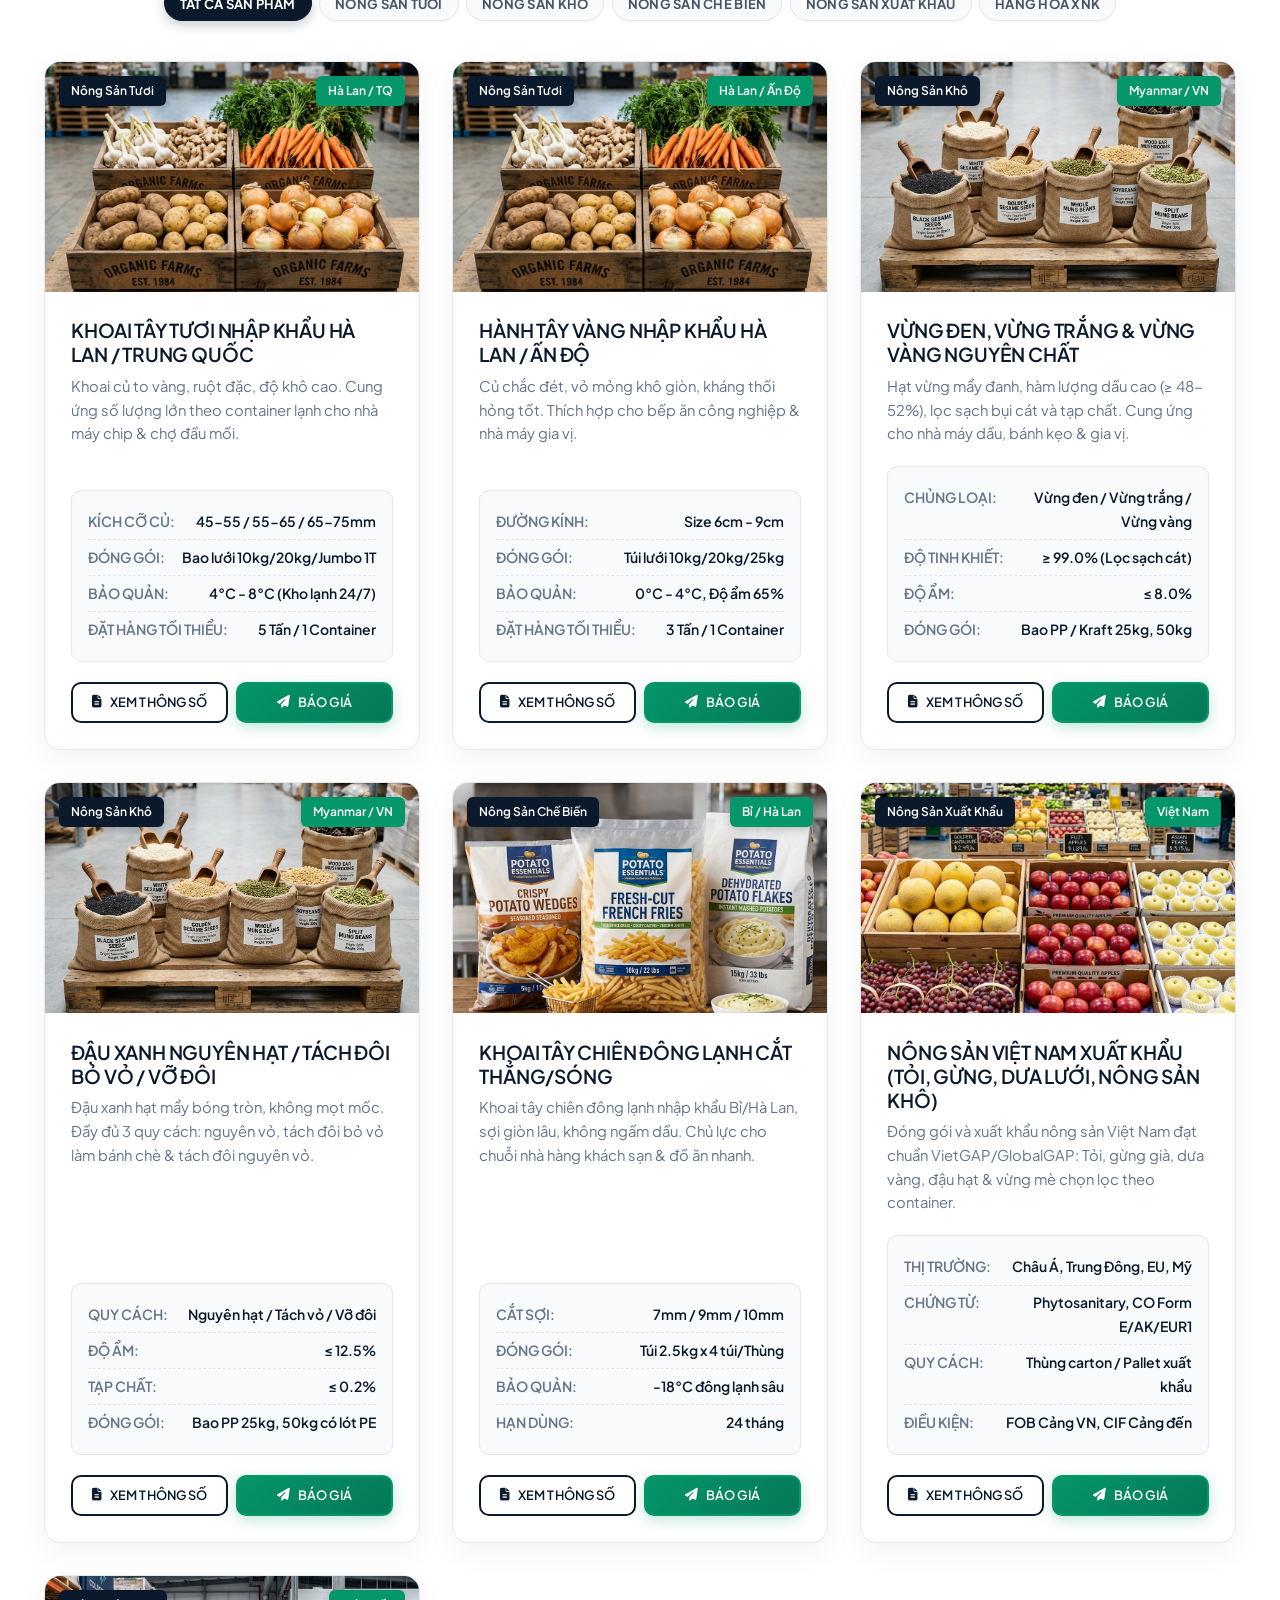
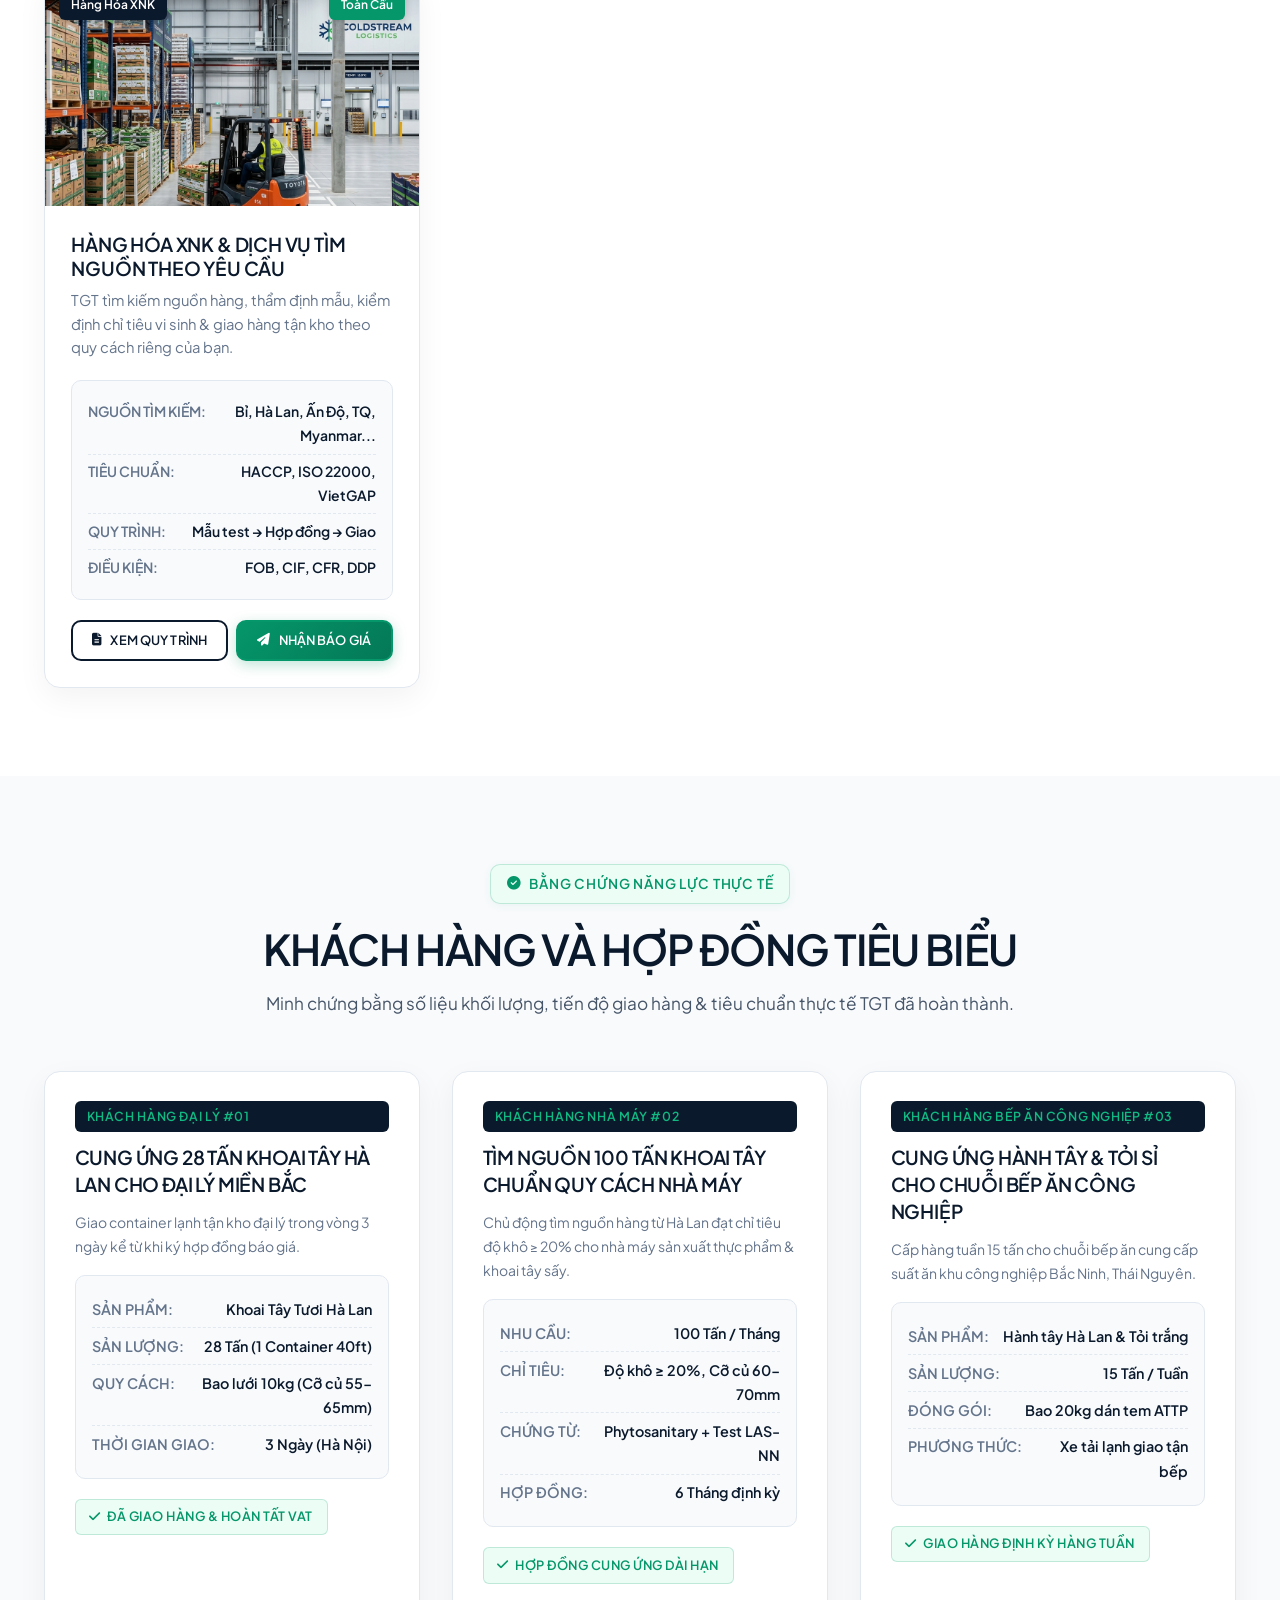
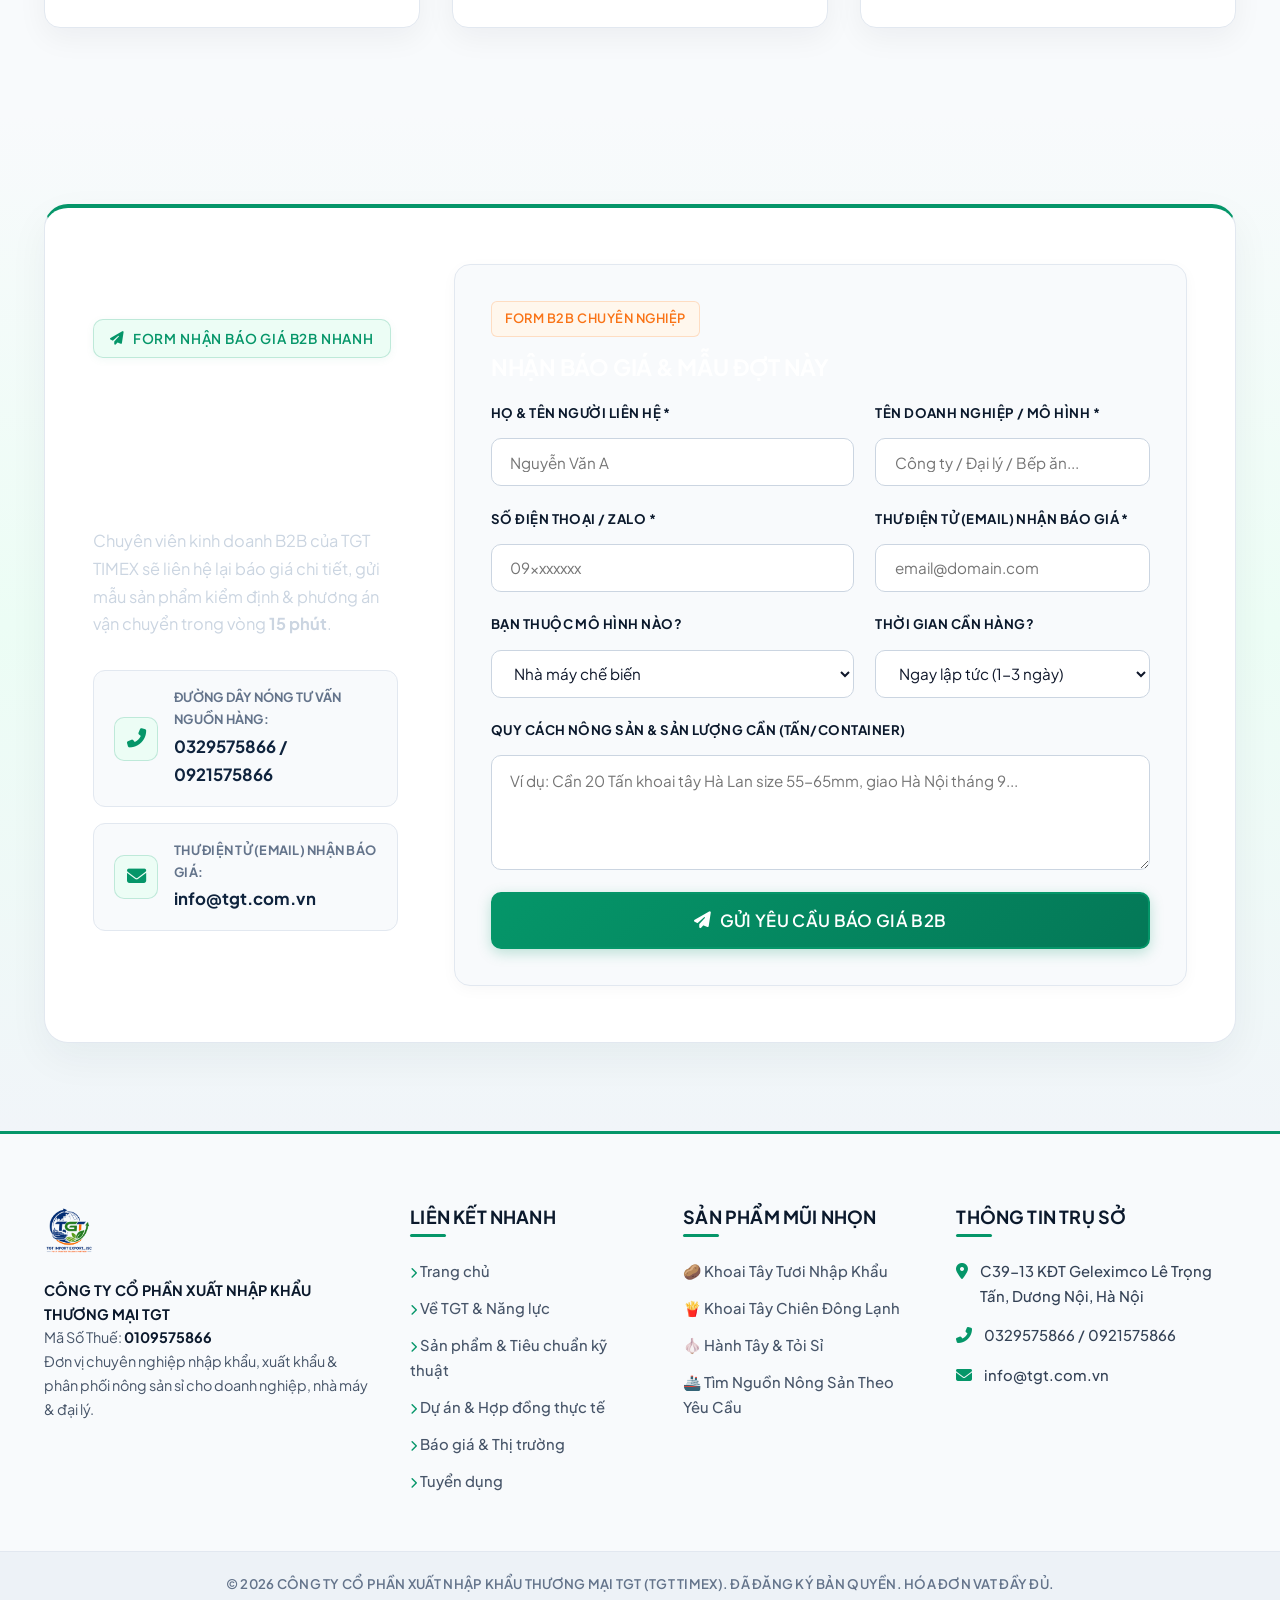
==== commit e7b7ec8d: "Change B2B CTA and RFQ form section to sleek modern light theme" ====
--- a/index.html
+++ b/index.html
@@ -592,60 +592,70 @@
         </div>
     </section>
 
-    <!-- B2B CTA BANNER & UPGRADED RFQ FORM -->
-    <section class="section-padding bg-navy-dark" id="b2b-cta">
-        <div class="container">
-            <div style="background:linear-gradient(135deg, rgba(255,255,255,0.06) 0%, rgba(255,255,255,0.02) 100%); border:1px solid rgba(255,255,255,0.15); border-radius:var(--radius-xl); padding:3.5rem 2.5rem; backdrop-filter:blur(10px);">
-                <div style="display:grid; grid-template-columns: 1fr 1.15fr; gap:3.5rem; align-items:center;">
-                    <div>
-                        <span class="sub-tag" style="background:rgba(16,185,129,0.2); color:#34D399; border-color:rgba(52,211,153,0.3);"><i class="fas fa-paper-plane"></i> Form Nhận Báo Giá B2B Nhanh</span>
-                        <h2 style="font-size:2.25rem; color:white; margin-bottom:1.15rem; line-height:1.25;">GỬI YÊU CẦU TÌM NGUỒN HÀNG & BÁO GIÁ B2B</h2>
-                        <p style="color:#CBD5E1; font-size:1.05rem; line-height:1.7; margin-bottom:1.85rem;">
+    <!-- B2B CTA BANNER & UPGRADED RFQ FORM (NỀN SÁNG CAO CẤP) -->
+    <section class="section-padding b2b-cta-section" id="b2b-cta">
+        <div class="container">
+            <div class="b2b-cta-card">
+                <div class="b2b-cta-grid">
+                    <div class="b2b-cta-info">
+                        <span class="sub-tag mb-2"><i class="fas fa-paper-plane"></i> Form Nhận Báo Giá B2B Nhanh</span>
+                        <h2 class="b2b-cta-title">GỬI YÊU CẦU TÌM NGUỒN HÀNG & BÁO GIÁ B2B</h2>
+                        <p class="b2b-cta-desc">
                             Chuyên viên kinh doanh B2B của TGT TIMEX sẽ liên hệ lại báo giá chi tiết, gửi mẫu sản phẩm kiểm định & phương án vận chuyển trong vòng <strong>15 phút</strong>.
                         </p>
                         
-                        <div style="display:flex; flex-direction:column; gap:1rem;">
-                            <div style="display:flex; align-items:center; gap:0.85rem; color:#E2E8F0; font-size:1rem;">
-                                <i class="fas fa-phone-alt" style="color:#34D399; font-size:1.15rem;"></i>
-                                <span>Đường dây nóng Tư Vấn Nguồn Hàng: <strong>0329575866 / 0921575866</strong></span>
+                        <div class="b2b-cta-contacts">
+                            <div class="b2b-contact-item">
+                                <div class="b2b-contact-icon">
+                                    <i class="fas fa-phone-alt"></i>
+                                </div>
+                                <div class="b2b-contact-text">
+                                    <div class="b2b-contact-label">Đường dây nóng Tư Vấn Nguồn Hàng:</div>
+                                    <div class="b2b-contact-value">0329575866 / 0921575866</div>
+                                </div>
                             </div>
-                            <div style="display:flex; align-items:center; gap:0.85rem; color:#E2E8F0; font-size:1rem;">
-                                <i class="fas fa-envelope" style="color:#34D399; font-size:1.15rem;"></i>
-                                <span>Thư điện tử (Email) nhận báo giá: <strong>info@tgt.com.vn</strong></span>
+                            <div class="b2b-contact-item">
+                                <div class="b2b-contact-icon">
+                                    <i class="fas fa-envelope"></i>
+                                </div>
+                                <div class="b2b-contact-text">
+                                    <div class="b2b-contact-label">Thư điện tử (Email) nhận báo giá:</div>
+                                    <div class="b2b-contact-value">info@tgt.com.vn</div>
+                                </div>
                             </div>
                         </div>
                     </div>
 
                     <!-- UPGRADED FORM WITH B2B SMART FIELDS -->
-                    <div class="rfq-box" style="background:#FFFFFF; color:#1E293B;">
+                    <div class="rfq-box">
                         <span class="badge badge-orange mb-2">Form B2B Chuyên Nghiệp</span>
-                        <h3 style="font-size:1.4rem; color:#0B192C; margin-bottom:1.35rem;">NHẬN BÁO GIÁ & MẪU ĐỢT NÀY</h3>
+                        <h3 class="rfq-box-title">NHẬN BÁO GIÁ & MẪU ĐỢT NÀY</h3>
                         
                         <form>
                             <div class="form-grid">
                                 <div class="form-group">
                                     <label>HỌ & TÊN NGƯỜI LIÊN HỆ *</label>
-                                    <input type="text" class="form-control" placeholder="Nguyễn Văn A" required>
+                                    <input type="text" class="form-control" placeholder="Nguyễn Văn A" required style="background:#FFFFFF;">
                                 </div>
 
                                 <div class="form-group">
                                     <label>TÊN DOANH NGHIỆP / MÔ HÌNH *</label>
-                                    <input type="text" class="form-control" placeholder="Công ty / Đại lý / Bếp ăn..." required>
+                                    <input type="text" class="form-control" placeholder="Công ty / Đại lý / Bếp ăn..." required style="background:#FFFFFF;">
                                 </div>
 
                                 <div class="form-group">
                                     <label>SỐ ĐIỆN THOẠI / ZALO *</label>
-                                    <input type="tel" class="form-control" placeholder="09xxxxxxx" required>
+                                    <input type="tel" class="form-control" placeholder="09xxxxxxx" required style="background:#FFFFFF;">
                                 </div>
 
                                 <div class="form-group">
                                     <label>THƯ ĐIỆN TỬ (EMAIL) NHẬN BÁO GIÁ *</label>
-                                    <input type="email" class="form-control" placeholder="email@domain.com" required>
+                                    <input type="email" class="form-control" placeholder="email@domain.com" required style="background:#FFFFFF;">
                                 </div>
 
                                 <div class="form-group">
                                     <label>BẠN THUỘC MÔ HÌNH NÀO?</label>
-                                    <select class="form-control">
+                                    <select class="form-control" style="background:#FFFFFF;">
                                         <option value="nhamay">Nhà máy chế biến</option>
                                         <option value="daily">Chợ đầu mối / Đại lý sỉ</option>
                                         <option value="horeca">Nhà hàng, Khách sạn & Ẩm thực (HORECA)</option>
@@ -658,7 +668,7 @@
 
                                 <div class="form-group">
                                     <label>THỜI GIAN CẦN HÀNG?</label>
-                                    <select class="form-control">
+                                    <select class="form-control" style="background:#FFFFFF;">
                                         <option value="ngay">Ngay lập tức (1-3 ngày)</option>
                                         <option value="tuan">Trong vòng 1-7 ngày</option>
                                         <option value="thang">Trong 7-30 ngày</option>
@@ -668,7 +678,7 @@
 
                                 <div class="form-group full-width">
                                     <label>QUY CÁCH NÔNG SẢN & SẢN LƯỢNG CẦN (TẤN/CONTAINER)</label>
-                                    <textarea class="form-control" placeholder="Ví dụ: Cần 20 Tấn khoai tây Hà Lan size 55-65mm, giao Hà Nội tháng 9..."></textarea>
+                                    <textarea class="form-control" placeholder="Ví dụ: Cần 20 Tấn khoai tây Hà Lan size 55-65mm, giao Hà Nội tháng 9..." style="background:#FFFFFF;"></textarea>
                                 </div>
                             </div>
 
--- a/assets/css/main.css
+++ b/assets/css/main.css
@@ -1315,13 +1315,108 @@
     line-height: 1.6;
 }
 
+/* --- B2B CTA Section (Light Theme) --- */
+.b2b-cta-section {
+    background: linear-gradient(180deg, #F8FAFC 0%, #ECFDF5 50%, #F1F5F9 100%);
+}
+
+.b2b-cta-card {
+    background: #FFFFFF;
+    border: 1px solid #E2E8F0;
+    border-radius: var(--radius-xl);
+    padding: 3.5rem 3rem;
+    box-shadow: 0 15px 40px rgba(15, 35, 61, 0.05);
+    border-top: 4px solid var(--accent-green);
+}
+
+.b2b-cta-grid {
+    display: grid;
+    grid-template-columns: 1fr 1.15fr;
+    gap: 3.5rem;
+    align-items: center;
+}
+
+.b2b-cta-title {
+    font-size: 2.25rem;
+    color: var(--primary-navy);
+    margin-bottom: 1.15rem;
+    line-height: 1.25;
+    font-weight: 800;
+}
+
+.b2b-cta-desc {
+    color: var(--text-secondary);
+    font-size: 1.025rem;
+    line-height: 1.7;
+    margin-bottom: 2rem;
+}
+
+.b2b-cta-contacts {
+    display: flex;
+    flex-direction: column;
+    gap: 1rem;
+}
+
+.b2b-contact-item {
+    display: flex;
+    align-items: center;
+    gap: 1rem;
+    background: #F8FAFC;
+    border: 1px solid #E2E8F0;
+    padding: 1rem 1.25rem;
+    border-radius: 12px;
+    transition: var(--transition-smooth);
+}
+
+.b2b-contact-item:hover {
+    border-color: var(--accent-green);
+    background: #FFFFFF;
+    box-shadow: 0 4px 15px rgba(5, 150, 105, 0.08);
+}
+
+.b2b-contact-icon {
+    width: 44px;
+    height: 44px;
+    border-radius: 10px;
+    background: #ECFDF5;
+    color: #059669;
+    display: flex;
+    align-items: center;
+    justify-content: center;
+    font-size: 1.2rem;
+    flex-shrink: 0;
+    border: 1px solid rgba(5, 150, 105, 0.2);
+}
+
+.b2b-contact-label {
+    font-size: 0.8rem;
+    color: #64748B;
+    font-weight: 700;
+    text-transform: uppercase;
+    letter-spacing: 0.02em;
+}
+
+.b2b-contact-value {
+    font-size: 1.05rem;
+    color: #0F233D;
+    font-weight: 700;
+    margin-top: 2px;
+}
+
+.rfq-box-title {
+    font-size: 1.4rem;
+    color: var(--primary-navy);
+    margin-bottom: 1.35rem;
+    font-weight: 700;
+}
+
 /* --- RFQ Form Box --- */
 .rfq-box {
-    background-color: #FFFFFF;
+    background-color: #F8FAFC;
     border-radius: var(--radius-lg);
-    border: 1px solid var(--border-color);
-    padding: 2.75rem;
-    box-shadow: 0 12px 35px rgba(11, 25, 44, 0.08);
+    border: 1px solid #E2E8F0;
+    padding: 2.25rem;
+    box-shadow: 0 4px 15px rgba(0, 0, 0, 0.03);
 }
 
 .form-grid {
@@ -1798,15 +1893,18 @@
         font-size: 0.8rem !important;
     }
 
-    .rfq-box { padding: 1.15rem; }
+    .rfq-box { padding: 1.25rem 1rem !important; }
     .form-grid { grid-template-columns: 1fr; gap: 0.75rem; }
     .form-group.full-width { grid-column: span 1; }
 
-    #b2b-cta div { padding: 1.65rem 0.85rem !important; }
-    #b2b-cta h2 { font-size: 1.35rem !important; }
-    #b2b-cta p { font-size: 0.875rem !important; }
-    #b2b-cta div > div { flex-direction: column; width: 100%; }
-    #b2b-cta .btn { width: 100%; }
+    .b2b-cta-card { padding: 1.75rem 1.15rem !important; }
+    .b2b-cta-grid { grid-template-columns: 1fr !important; gap: 2rem !important; }
+    .b2b-cta-title { font-size: 1.45rem !important; }
+    .b2b-cta-desc { font-size: 0.9rem !important; margin-bottom: 1.35rem !important; }
+    .b2b-cta-contacts { gap: 0.75rem !important; }
+    .b2b-contact-item { padding: 0.75rem 0.9rem !important; }
+    .b2b-contact-label { font-size: 0.75rem !important; }
+    .b2b-contact-value { font-size: 0.95rem !important; }
 
     .product-img-wrapper { height: 180px; }
     .product-actions { flex-direction: column; gap: 0.45rem; }
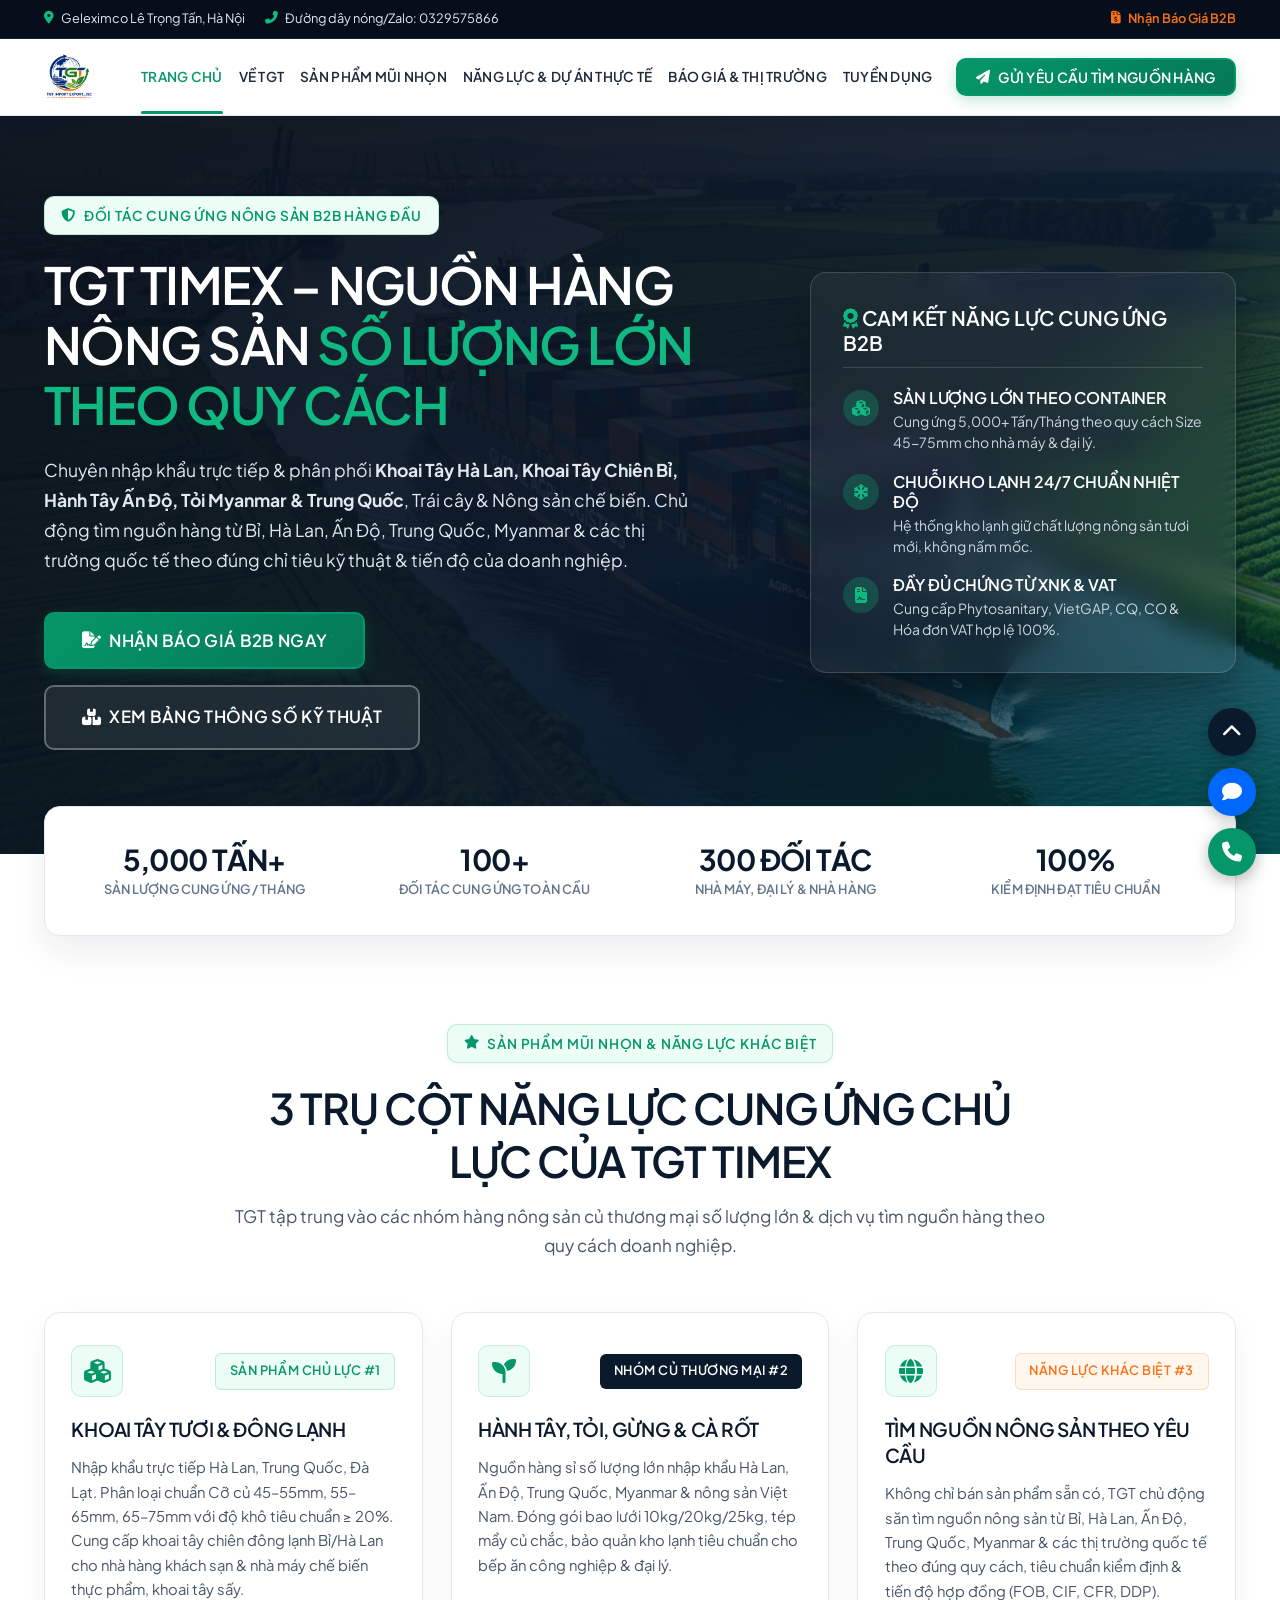
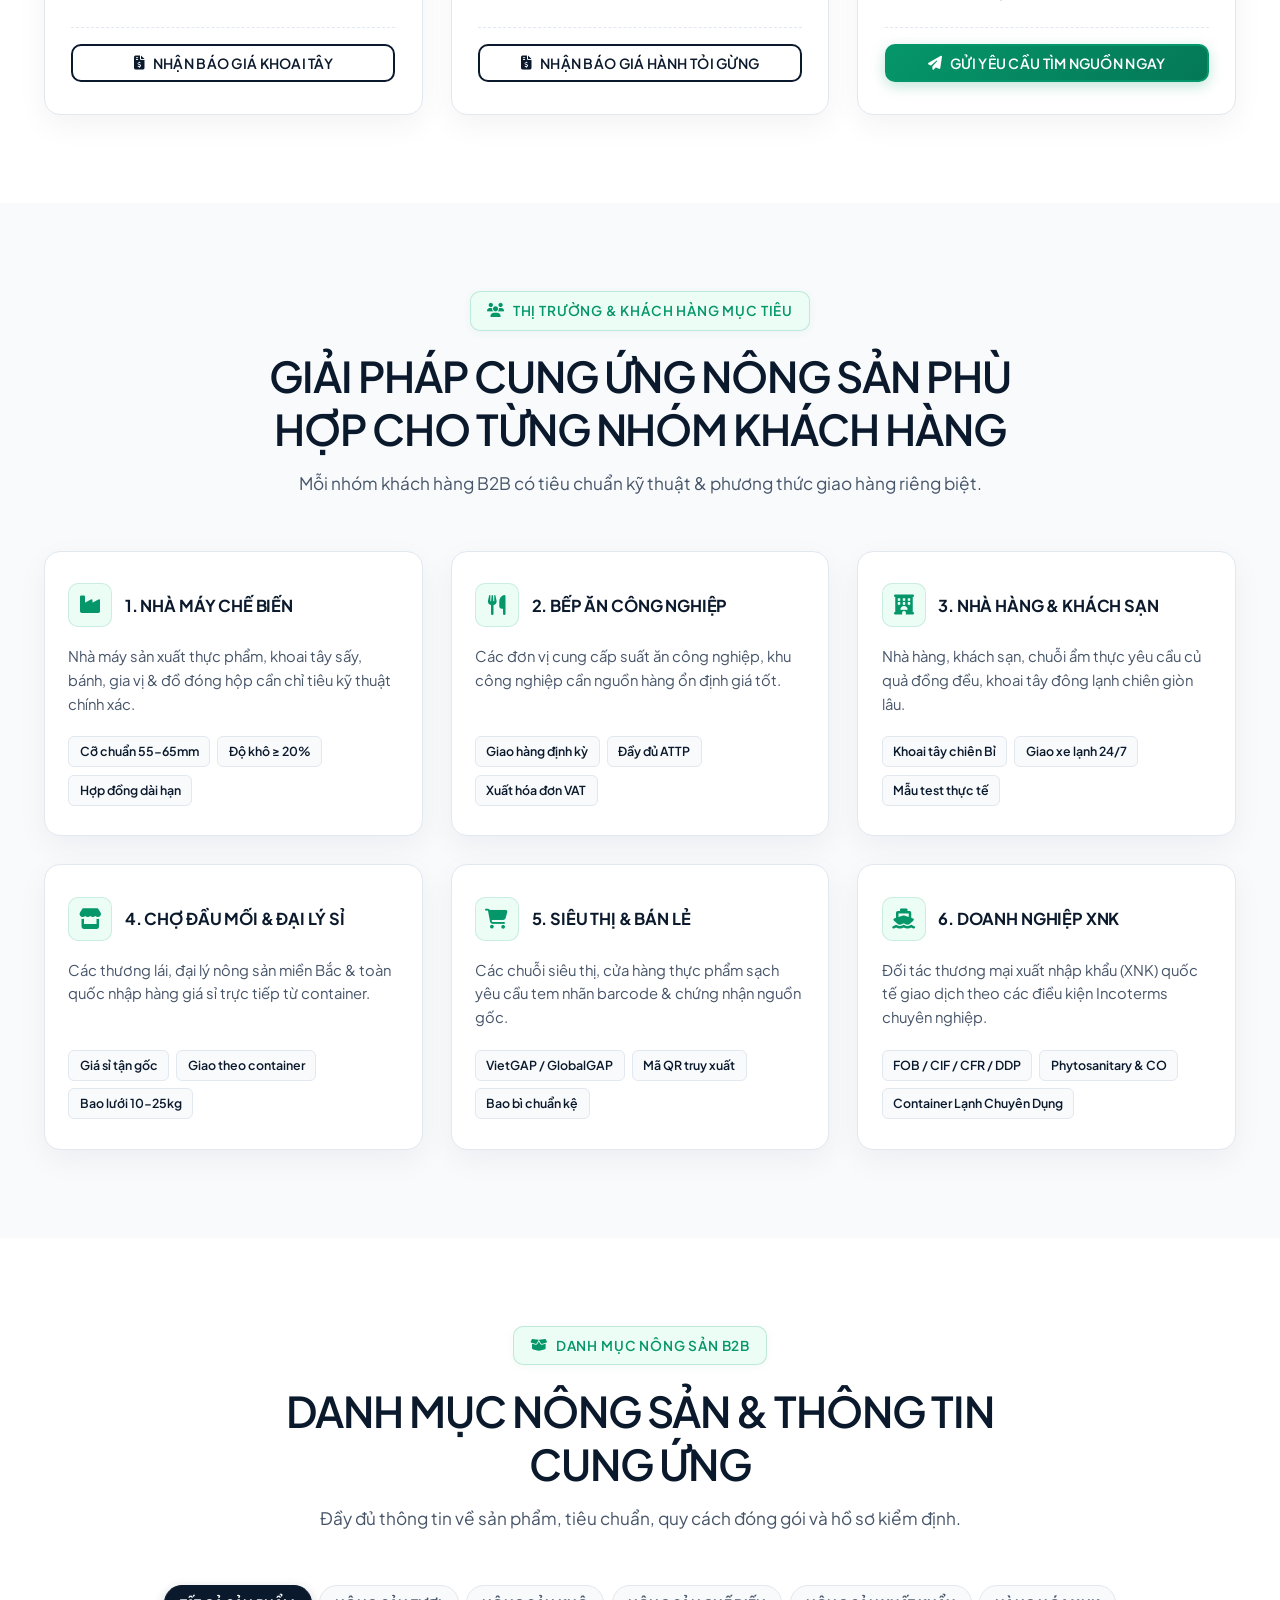
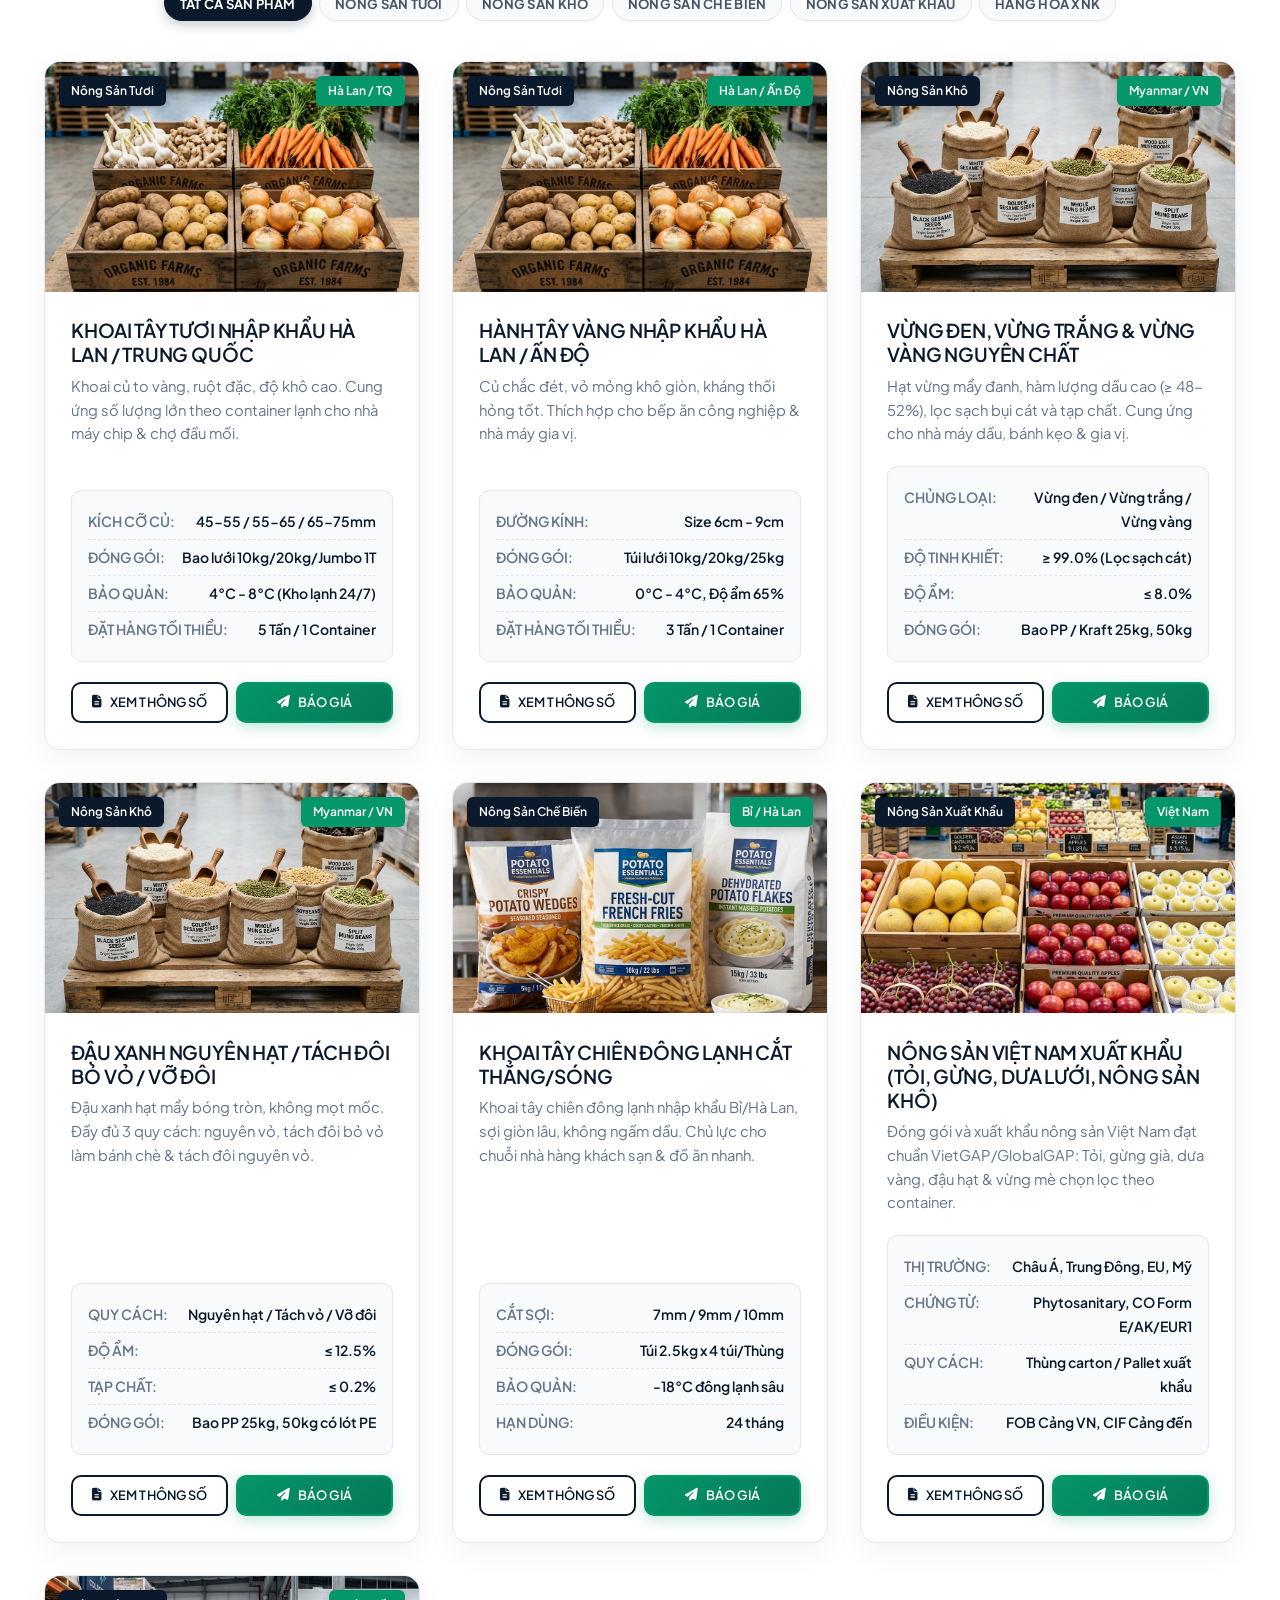
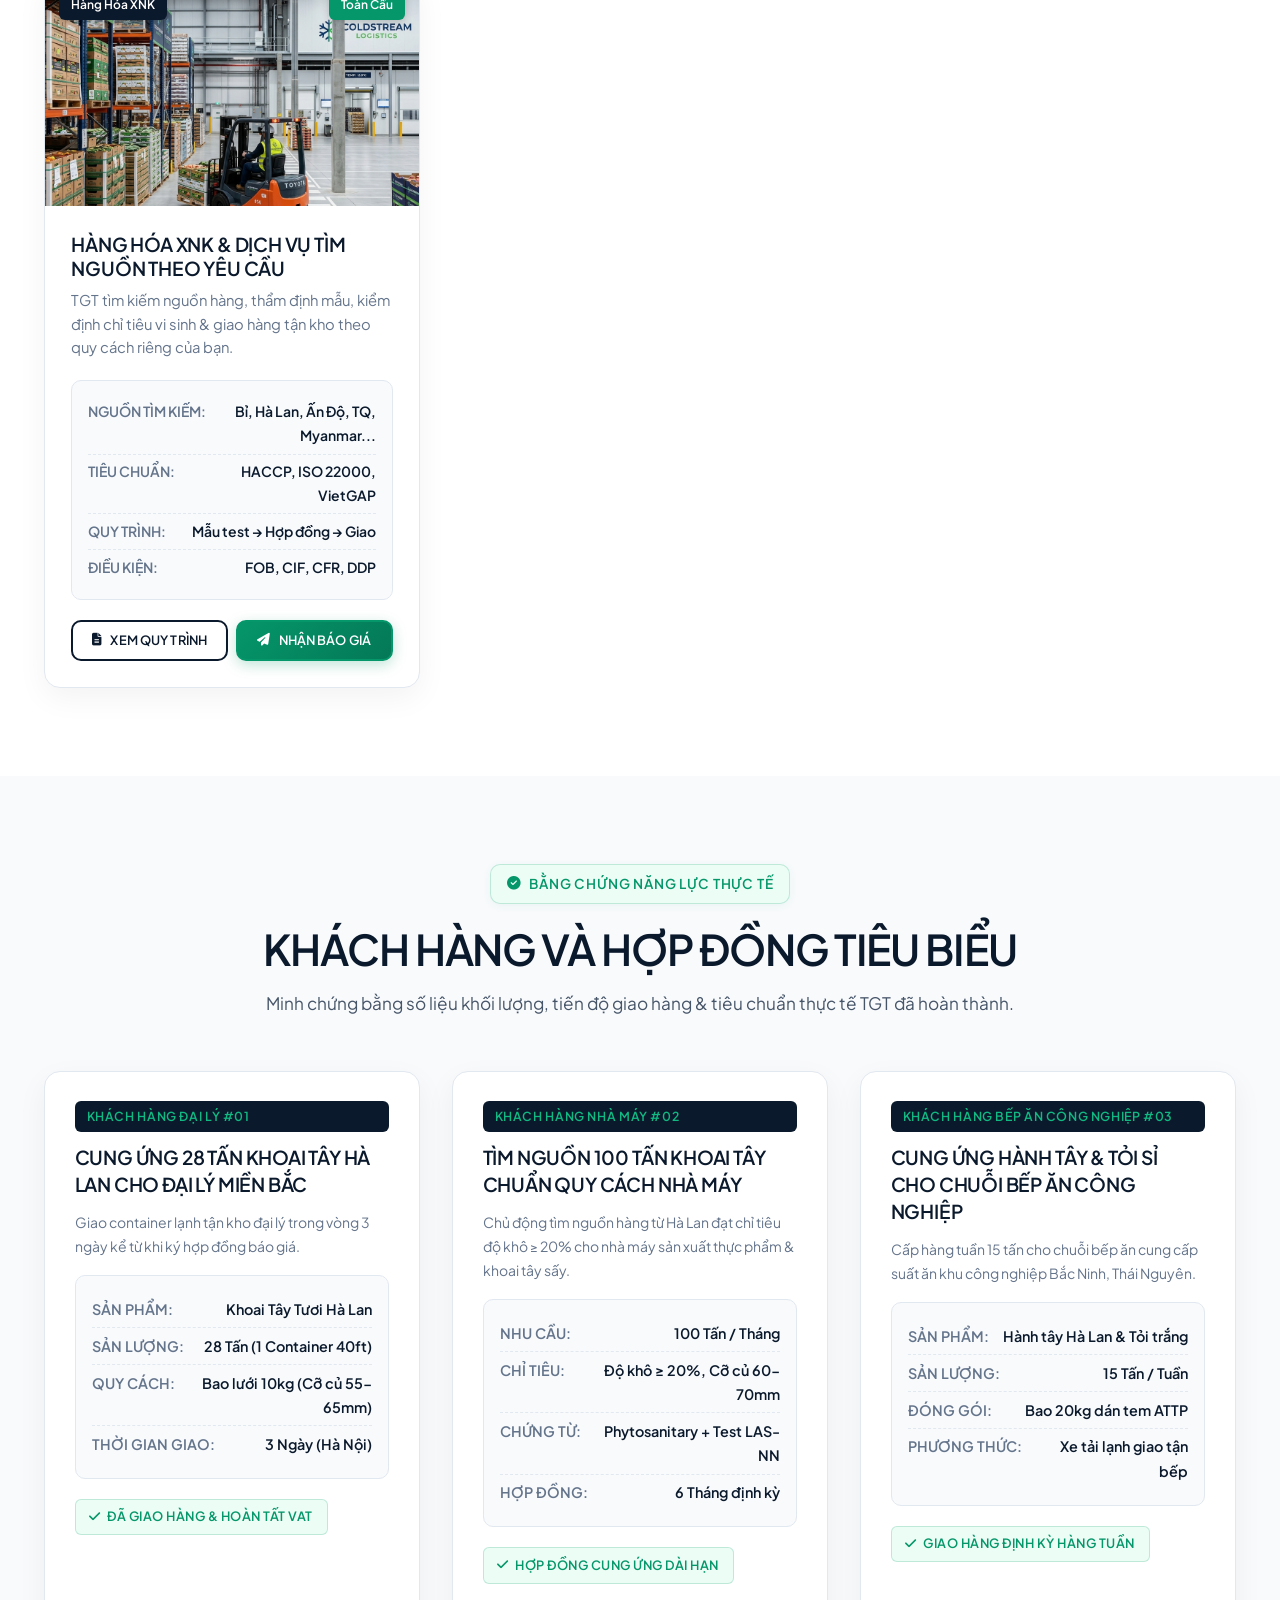
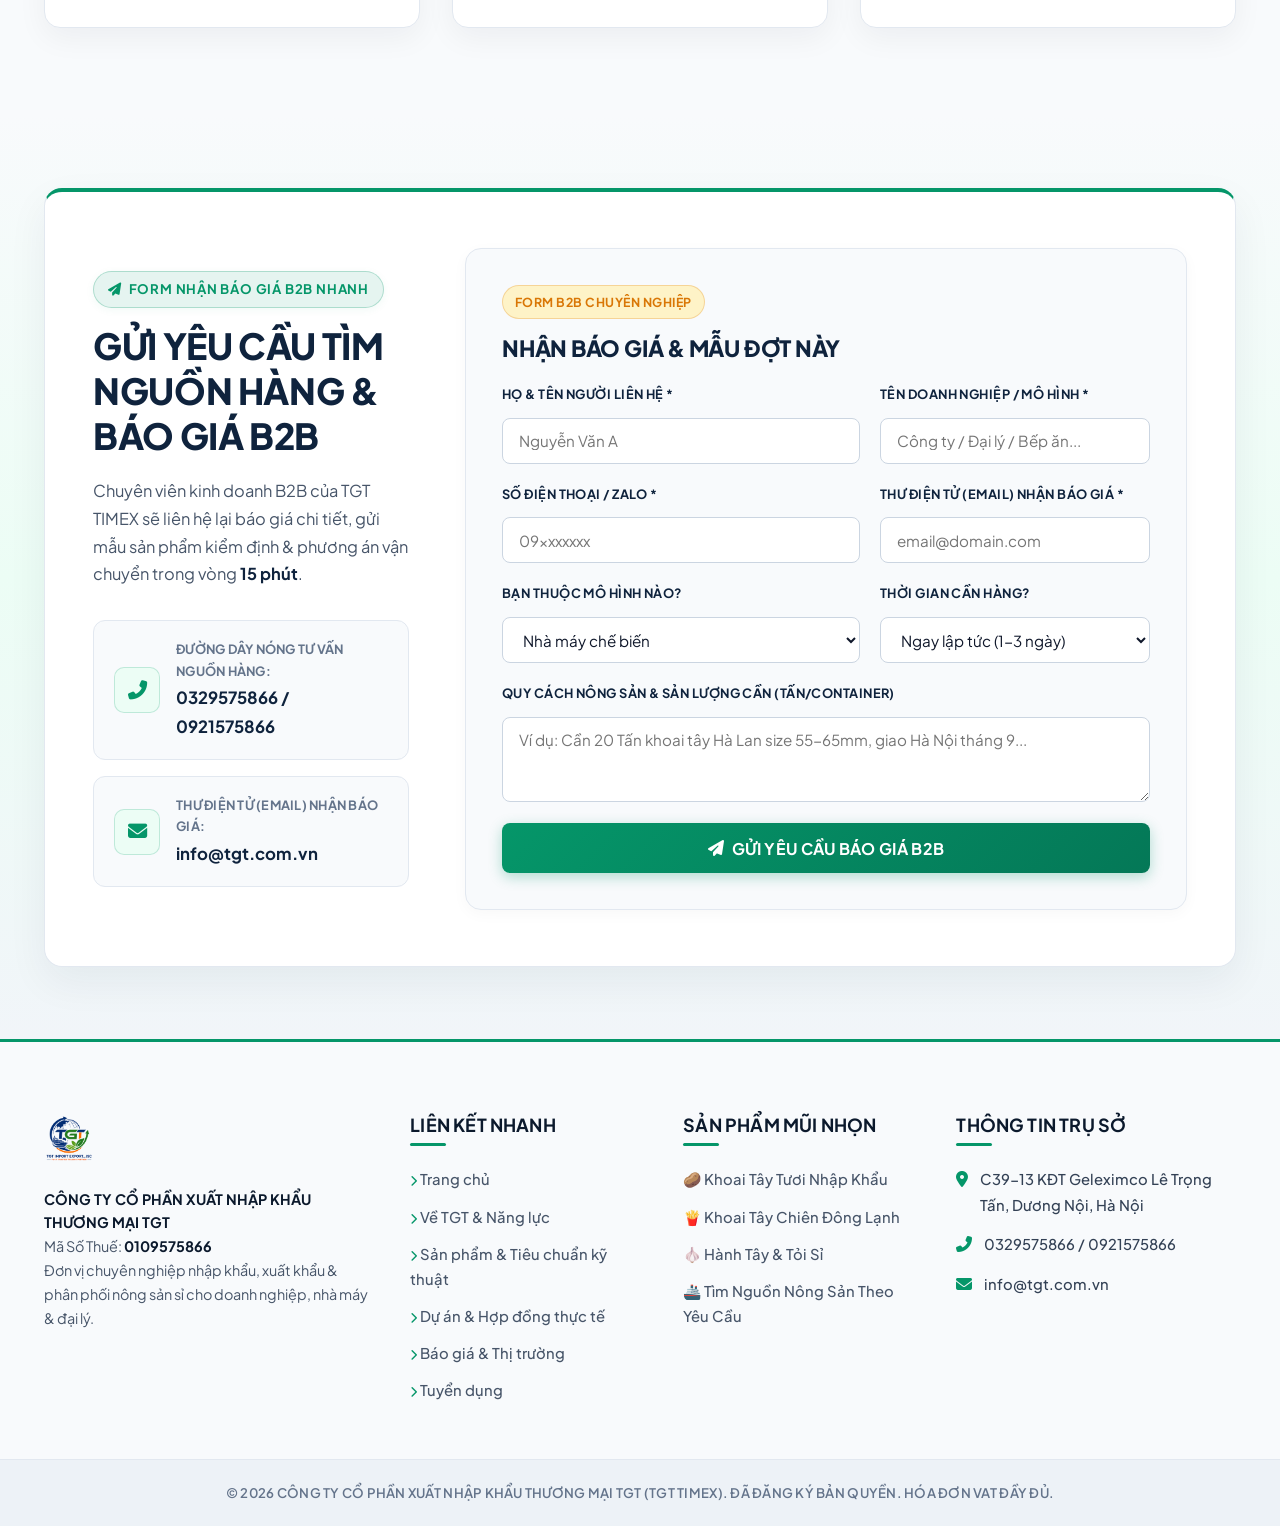
==== commit 5bd3f455: "Fix B2B CTA layout with bulletproof inline styles and add cache-busting versioning v2.2.0 across all" ====
--- a/index.html
+++ b/index.html
@@ -12,7 +12,7 @@
     <link href="https://fonts.googleapis.com/css2?family=Plus+Jakarta+Sans:wght@400;500;600;700;800&display=swap" rel="stylesheet">
     <link rel="stylesheet" href="https://cdnjs.cloudflare.com/ajax/libs/font-awesome/6.4.0/css/all.min.css">
     
-    <link rel="stylesheet" href="assets/css/main.css">
+    <link rel="stylesheet" href="assets/css/main.css?v=2.2.0">
 </head>
 <body>
 
@@ -593,69 +593,73 @@
     </section>
 
     <!-- B2B CTA BANNER & UPGRADED RFQ FORM (NỀN SÁNG CAO CẤP) -->
-    <section class="section-padding b2b-cta-section" id="b2b-cta">
-        <div class="container">
-            <div class="b2b-cta-card">
-                <div class="b2b-cta-grid">
+    <section class="section-padding b2b-cta-section" id="b2b-cta" style="background: linear-gradient(180deg, #F8FAFC 0%, #ECFDF5 50%, #F1F5F9 100%); padding: 4.5rem 0;">
+        <div class="container">
+            <div class="b2b-cta-card" style="background:#FFFFFF; border:1px solid #E2E8F0; border-radius:18px; padding:3.5rem 3rem; box-shadow:0 15px 40px rgba(15, 35, 61, 0.06); border-top:4px solid #059669;">
+                <div class="b2b-cta-grid" style="display:grid; grid-template-columns: 1fr 1.15fr; gap:3.5rem; align-items:center;">
                     <div class="b2b-cta-info">
-                        <span class="sub-tag mb-2"><i class="fas fa-paper-plane"></i> Form Nhận Báo Giá B2B Nhanh</span>
-                        <h2 class="b2b-cta-title">GỬI YÊU CẦU TÌM NGUỒN HÀNG & BÁO GIÁ B2B</h2>
-                        <p class="b2b-cta-desc">
-                            Chuyên viên kinh doanh B2B của TGT TIMEX sẽ liên hệ lại báo giá chi tiết, gửi mẫu sản phẩm kiểm định & phương án vận chuyển trong vòng <strong>15 phút</strong>.
+                        <span class="sub-tag mb-2" style="background:rgba(5,150,105,0.1); color:#059669; border:1px solid rgba(5,150,105,0.25); display:inline-flex; align-items:center; gap:0.45rem; padding:0.4rem 0.85rem; border-radius:20px; font-size:0.825rem; font-weight:700; text-transform:uppercase; margin-bottom:1.25rem;">
+                            <i class="fas fa-paper-plane"></i> Form Nhận Báo Giá B2B Nhanh
+                        </span>
+                        <h2 class="b2b-cta-title" style="font-size:2.25rem; color:#0F233D !important; margin-bottom:1.15rem; line-height:1.25; font-weight:800;">
+                            GỬI YÊU CẦU TÌM NGUỒN HÀNG & BÁO GIÁ B2B
+                        </h2>
+                        <p class="b2b-cta-desc" style="color:#475569 !important; font-size:1.025rem; line-height:1.7; margin-bottom:2rem;">
+                            Chuyên viên kinh doanh B2B của TGT TIMEX sẽ liên hệ lại báo giá chi tiết, gửi mẫu sản phẩm kiểm định & phương án vận chuyển trong vòng <strong style="color:#0F233D;">15 phút</strong>.
                         </p>
                         
-                        <div class="b2b-cta-contacts">
-                            <div class="b2b-contact-item">
-                                <div class="b2b-contact-icon">
+                        <div class="b2b-cta-contacts" style="display:flex; flex-direction:column; gap:1rem;">
+                            <div class="b2b-contact-item" style="display:flex; align-items:center; gap:1rem; background:#F8FAFC; border:1px solid #E2E8F0; padding:1.1rem 1.25rem; border-radius:12px;">
+                                <div class="b2b-contact-icon" style="width:46px; height:46px; border-radius:10px; background:#ECFDF5; color:#059669; display:flex; align-items:center; justify-content:center; font-size:1.2rem; flex-shrink:0; border:1px solid rgba(5,150,105,0.2);">
                                     <i class="fas fa-phone-alt"></i>
                                 </div>
                                 <div class="b2b-contact-text">
-                                    <div class="b2b-contact-label">Đường dây nóng Tư Vấn Nguồn Hàng:</div>
-                                    <div class="b2b-contact-value">0329575866 / 0921575866</div>
+                                    <div class="b2b-contact-label" style="font-size:0.8rem; color:#64748B; font-weight:700; text-transform:uppercase; letter-spacing:0.02em;">Đường dây nóng Tư Vấn Nguồn Hàng:</div>
+                                    <div class="b2b-contact-value" style="font-size:1.05rem; color:#0F233D; font-weight:700; margin-top:2px;">0329575866 / 0921575866</div>
                                 </div>
                             </div>
-                            <div class="b2b-contact-item">
-                                <div class="b2b-contact-icon">
+                            <div class="b2b-contact-item" style="display:flex; align-items:center; gap:1rem; background:#F8FAFC; border:1px solid #E2E8F0; padding:1.1rem 1.25rem; border-radius:12px;">
+                                <div class="b2b-contact-icon" style="width:46px; height:46px; border-radius:10px; background:#ECFDF5; color:#059669; display:flex; align-items:center; justify-content:center; font-size:1.2rem; flex-shrink:0; border:1px solid rgba(5,150,105,0.2);">
                                     <i class="fas fa-envelope"></i>
                                 </div>
                                 <div class="b2b-contact-text">
-                                    <div class="b2b-contact-label">Thư điện tử (Email) nhận báo giá:</div>
-                                    <div class="b2b-contact-value">info@tgt.com.vn</div>
+                                    <div class="b2b-contact-label" style="font-size:0.8rem; color:#64748B; font-weight:700; text-transform:uppercase; letter-spacing:0.02em;">Thư điện tử (Email) nhận báo giá:</div>
+                                    <div class="b2b-contact-value" style="font-size:1.05rem; color:#0F233D; font-weight:700; margin-top:2px;">info@tgt.com.vn</div>
                                 </div>
                             </div>
                         </div>
                     </div>
 
                     <!-- UPGRADED FORM WITH B2B SMART FIELDS -->
-                    <div class="rfq-box">
-                        <span class="badge badge-orange mb-2">Form B2B Chuyên Nghiệp</span>
-                        <h3 class="rfq-box-title">NHẬN BÁO GIÁ & MẪU ĐỢT NÀY</h3>
+                    <div class="rfq-box" style="background:#F8FAFC; border:1px solid #E2E8F0; border-radius:16px; padding:2.25rem; box-shadow:0 4px 15px rgba(0,0,0,0.03);">
+                        <span class="badge badge-orange mb-2" style="background:#FEF3C7; color:#D97706; border:1px solid rgba(217,119,6,0.25); font-size:0.775rem; font-weight:700; padding:0.35rem 0.75rem; border-radius:20px; text-transform:uppercase; display:inline-block; margin-bottom:0.75rem;">Form B2B Chuyên Nghiệp</span>
+                        <h3 class="rfq-box-title" style="font-size:1.4rem; color:#0F233D !important; margin-bottom:1.35rem; font-weight:800;">NHẬN BÁO GIÁ & MẪU ĐỢT NÀY</h3>
                         
                         <form>
-                            <div class="form-grid">
-                                <div class="form-group">
-                                    <label>HỌ & TÊN NGƯỜI LIÊN HỆ *</label>
-                                    <input type="text" class="form-control" placeholder="Nguyễn Văn A" required style="background:#FFFFFF;">
-                                </div>
-
-                                <div class="form-group">
-                                    <label>TÊN DOANH NGHIỆP / MÔ HÌNH *</label>
-                                    <input type="text" class="form-control" placeholder="Công ty / Đại lý / Bếp ăn..." required style="background:#FFFFFF;">
-                                </div>
-
-                                <div class="form-group">
-                                    <label>SỐ ĐIỆN THOẠI / ZALO *</label>
-                                    <input type="tel" class="form-control" placeholder="09xxxxxxx" required style="background:#FFFFFF;">
-                                </div>
-
-                                <div class="form-group">
-                                    <label>THƯ ĐIỆN TỬ (EMAIL) NHẬN BÁO GIÁ *</label>
-                                    <input type="email" class="form-control" placeholder="email@domain.com" required style="background:#FFFFFF;">
-                                </div>
-
-                                <div class="form-group">
-                                    <label>BẠN THUỘC MÔ HÌNH NÀO?</label>
-                                    <select class="form-control" style="background:#FFFFFF;">
+                            <div class="form-grid" style="display:grid; grid-template-columns:repeat(2, 1fr); gap:1.25rem;">
+                                <div class="form-group" style="display:flex; flex-direction:column; gap:0.4rem;">
+                                    <label style="font-size:0.8rem; font-weight:700; color:#0F233D; text-transform:uppercase;">HỌ & TÊN NGƯỜI LIÊN HỆ *</label>
+                                    <input type="text" class="form-control" placeholder="Nguyễn Văn A" required style="background:#FFFFFF; border:1px solid #CBD5E1; border-radius:8px; height:46px; padding:0 1rem; color:#0F172A;">
+                                </div>
+
+                                <div class="form-group" style="display:flex; flex-direction:column; gap:0.4rem;">
+                                    <label style="font-size:0.8rem; font-weight:700; color:#0F233D; text-transform:uppercase;">TÊN DOANH NGHIỆP / MÔ HÌNH *</label>
+                                    <input type="text" class="form-control" placeholder="Công ty / Đại lý / Bếp ăn..." required style="background:#FFFFFF; border:1px solid #CBD5E1; border-radius:8px; height:46px; padding:0 1rem; color:#0F172A;">
+                                </div>
+
+                                <div class="form-group" style="display:flex; flex-direction:column; gap:0.4rem;">
+                                    <label style="font-size:0.8rem; font-weight:700; color:#0F233D; text-transform:uppercase;">SỐ ĐIỆN THOẠI / ZALO *</label>
+                                    <input type="tel" class="form-control" placeholder="09xxxxxxx" required style="background:#FFFFFF; border:1px solid #CBD5E1; border-radius:8px; height:46px; padding:0 1rem; color:#0F172A;">
+                                </div>
+
+                                <div class="form-group" style="display:flex; flex-direction:column; gap:0.4rem;">
+                                    <label style="font-size:0.8rem; font-weight:700; color:#0F233D; text-transform:uppercase;">THƯ ĐIỆN TỬ (EMAIL) NHẬN BÁO GIÁ *</label>
+                                    <input type="email" class="form-control" placeholder="email@domain.com" required style="background:#FFFFFF; border:1px solid #CBD5E1; border-radius:8px; height:46px; padding:0 1rem; color:#0F172A;">
+                                </div>
+
+                                <div class="form-group" style="display:flex; flex-direction:column; gap:0.4rem;">
+                                    <label style="font-size:0.8rem; font-weight:700; color:#0F233D; text-transform:uppercase;">BẠN THUỘC MÔ HÌNH NÀO?</label>
+                                    <select class="form-control" style="background:#FFFFFF; border:1px solid #CBD5E1; border-radius:8px; height:46px; padding:0 1rem; color:#0F172A;">
                                         <option value="nhamay">Nhà máy chế biến</option>
                                         <option value="daily">Chợ đầu mối / Đại lý sỉ</option>
                                         <option value="horeca">Nhà hàng, Khách sạn & Ẩm thực (HORECA)</option>
@@ -666,9 +670,9 @@
                                     </select>
                                 </div>
 
-                                <div class="form-group">
-                                    <label>THỜI GIAN CẦN HÀNG?</label>
-                                    <select class="form-control" style="background:#FFFFFF;">
+                                <div class="form-group" style="display:flex; flex-direction:column; gap:0.4rem;">
+                                    <label style="font-size:0.8rem; font-weight:700; color:#0F233D; text-transform:uppercase;">THỜI GIAN CẦN HÀNG?</label>
+                                    <select class="form-control" style="background:#FFFFFF; border:1px solid #CBD5E1; border-radius:8px; height:46px; padding:0 1rem; color:#0F172A;">
                                         <option value="ngay">Ngay lập tức (1-3 ngày)</option>
                                         <option value="tuan">Trong vòng 1-7 ngày</option>
                                         <option value="thang">Trong 7-30 ngày</option>
@@ -676,14 +680,14 @@
                                     </select>
                                 </div>
 
-                                <div class="form-group full-width">
-                                    <label>QUY CÁCH NÔNG SẢN & SẢN LƯỢNG CẦN (TẤN/CONTAINER)</label>
-                                    <textarea class="form-control" placeholder="Ví dụ: Cần 20 Tấn khoai tây Hà Lan size 55-65mm, giao Hà Nội tháng 9..." style="background:#FFFFFF;"></textarea>
+                                <div class="form-group full-width" style="grid-column: span 2; display:flex; flex-direction:column; gap:0.4rem;">
+                                    <label style="font-size:0.8rem; font-weight:700; color:#0F233D; text-transform:uppercase;">QUY CÁCH NÔNG SẢN & SẢN LƯỢNG CẦN (TẤN/CONTAINER)</label>
+                                    <textarea class="form-control" placeholder="Ví dụ: Cần 20 Tấn khoai tây Hà Lan size 55-65mm, giao Hà Nội tháng 9..." style="background:#FFFFFF; border:1px solid #CBD5E1; border-radius:8px; min-height:85px; padding:0.75rem 1rem; color:#0F172A;"></textarea>
                                 </div>
                             </div>
 
                             <div style="margin-top:1.35rem;">
-                                <button type="submit" class="btn btn-primary btn-lg" style="width:100%;">
+                                <button type="submit" class="btn btn-primary btn-lg" style="width:100%; height:50px; background:linear-gradient(135deg, #059669 0%, #047857 100%); color:#FFFFFF; border:none; border-radius:8px; font-weight:700; font-size:1rem; cursor:pointer; display:flex; align-items:center; justify-content:center; gap:0.5rem; box-shadow:0 4px 14px rgba(5,150,105,0.3);">
                                     <i class="fas fa-paper-plane"></i> Gửi Yêu Cầu Báo Giá B2B
                                 </button>
                             </div>
@@ -874,7 +878,7 @@
         </div>
     </div>
 
-    <script src="assets/js/main.js"></script>
+    <script src="assets/js/main.js?v=2.2.0"></script>
 
     <!-- MOBILE STICKY BOTTOM BAR -->
     <div class="mobile-bottom-bar">
